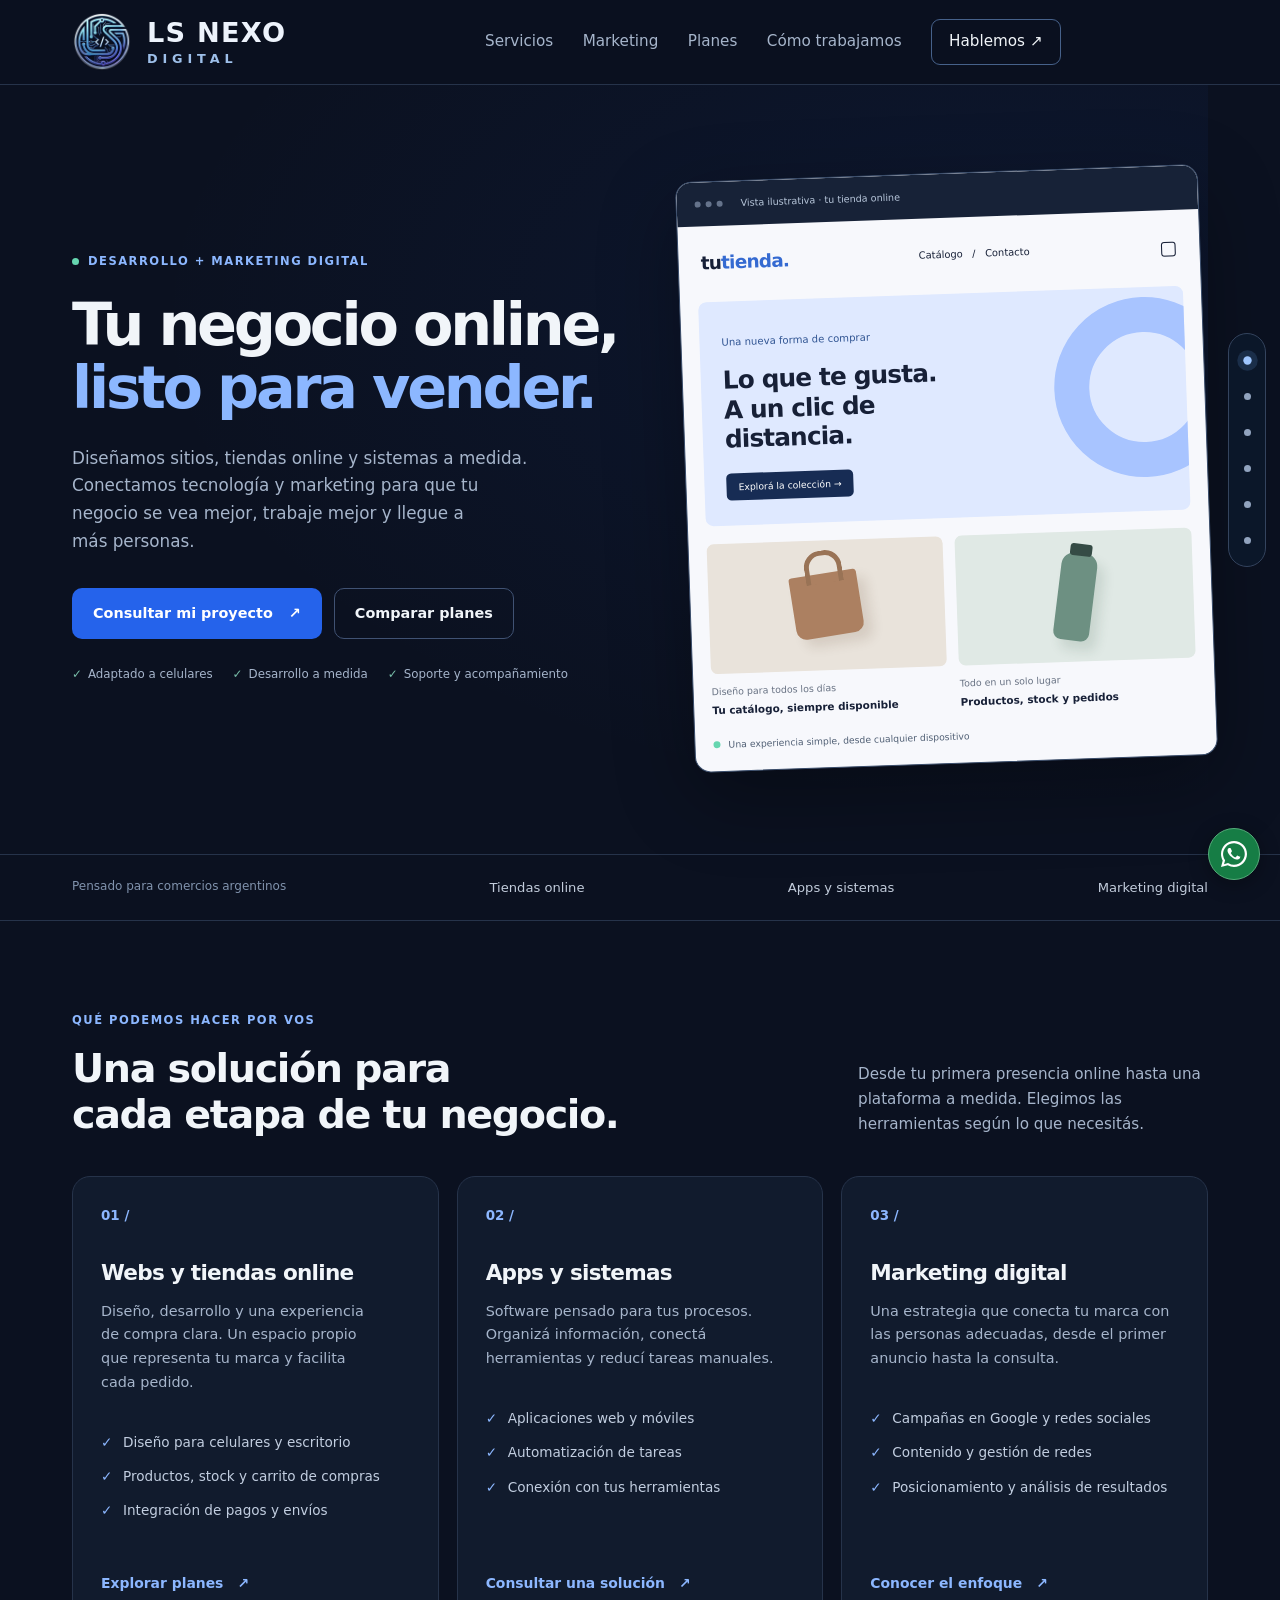
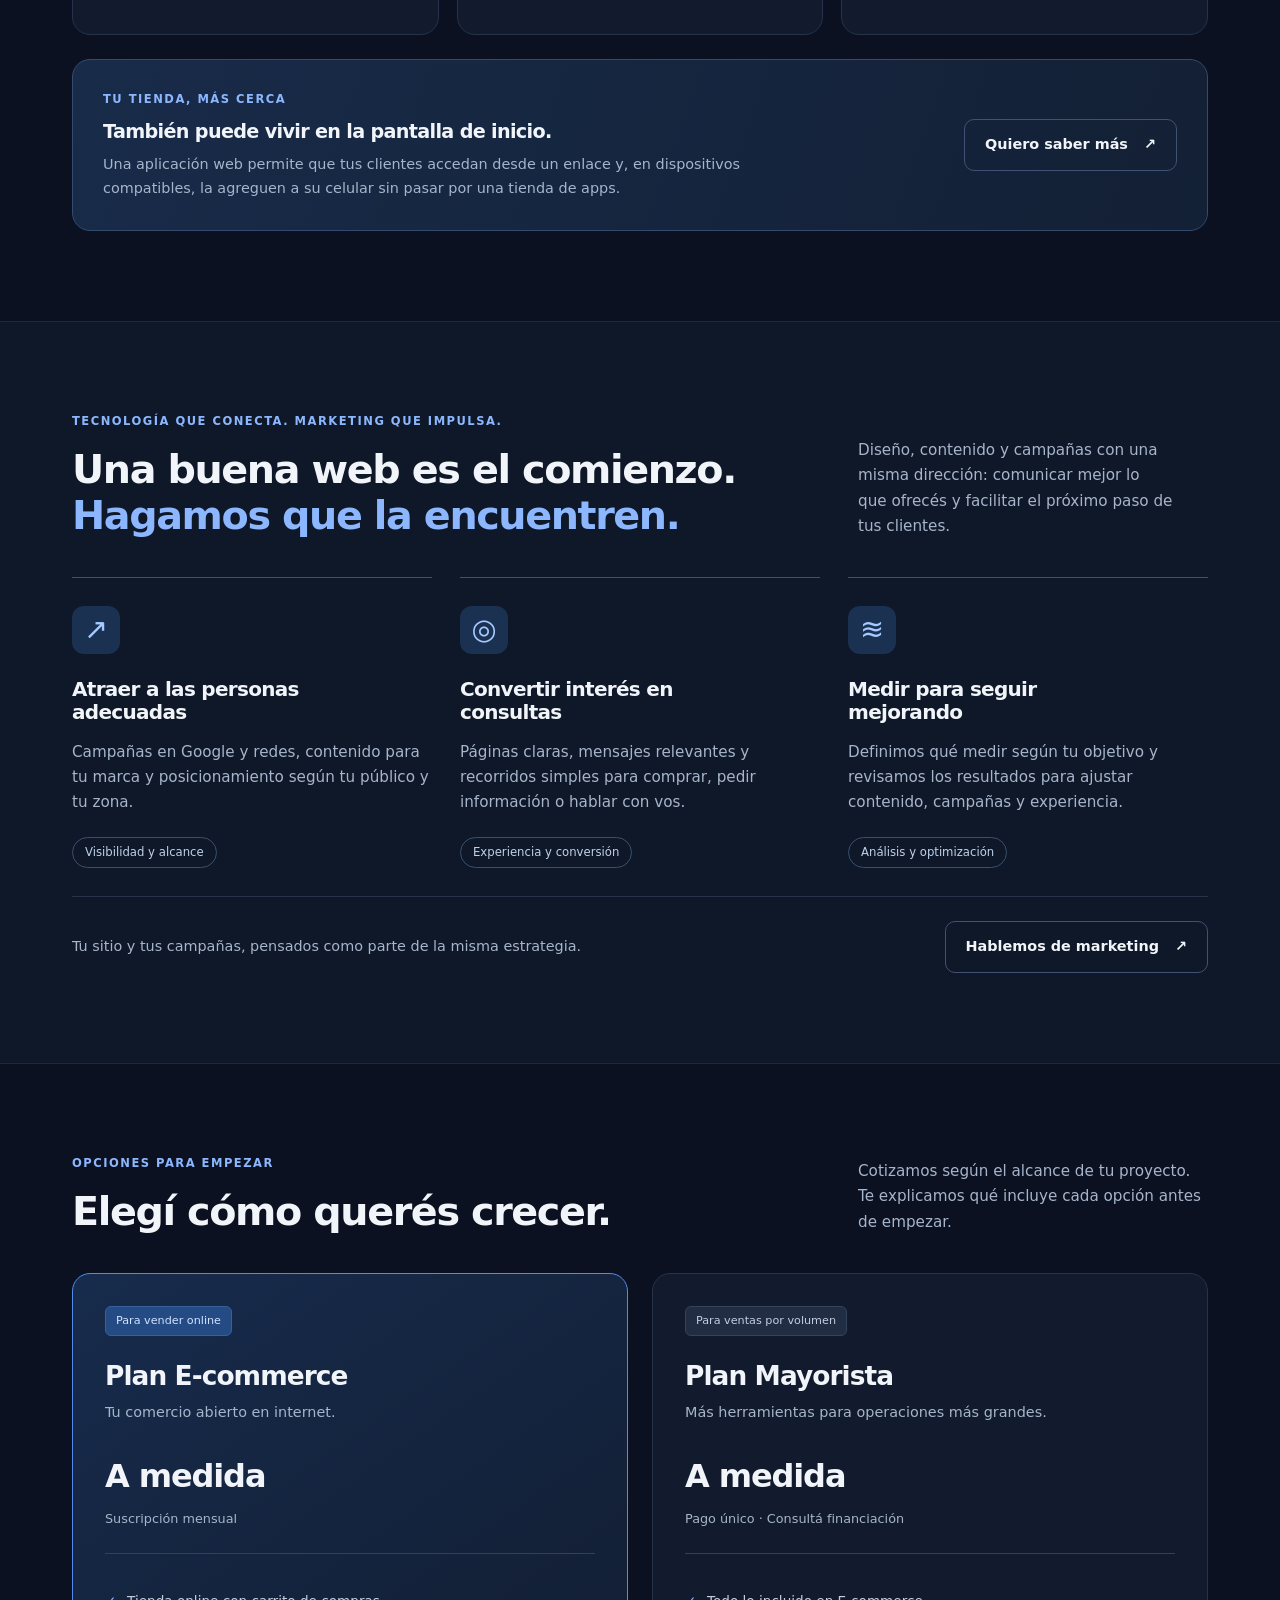
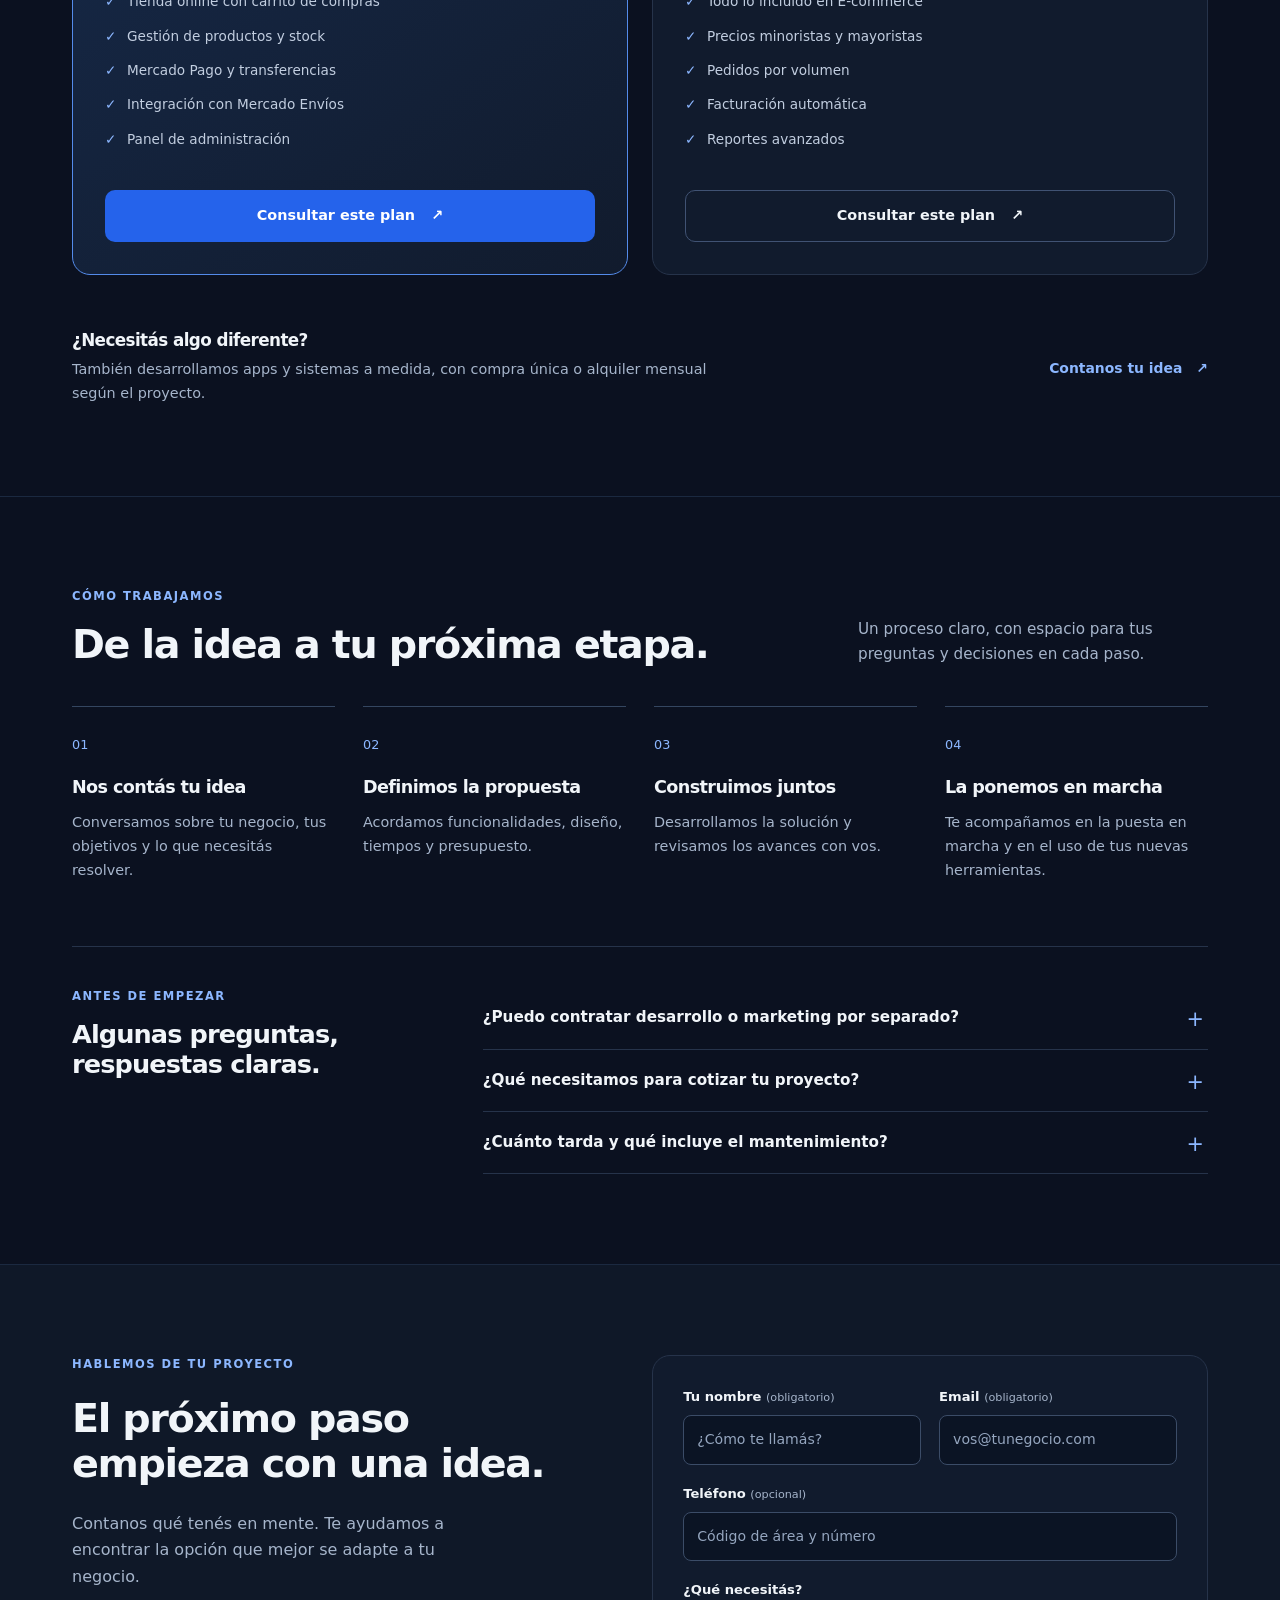
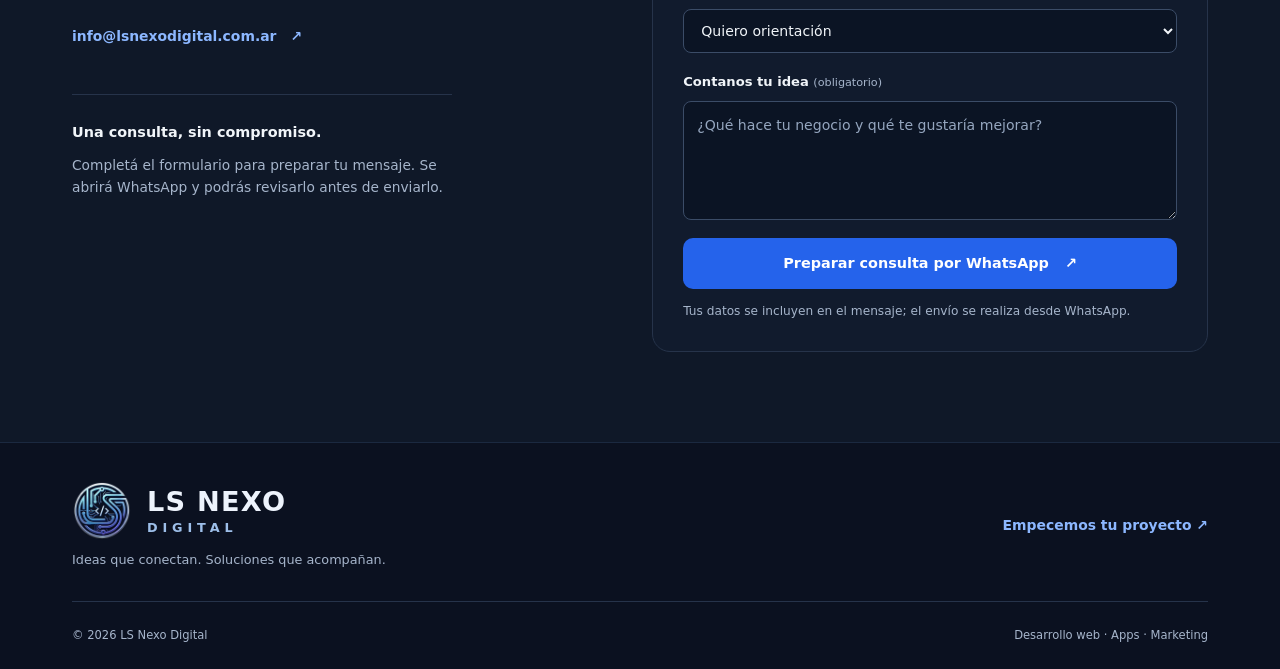
==== index.html @ 9ec70a29 "Upgrade general del sitio" ====
<!DOCTYPE html>
<html lang="es">
<head>
    <meta charset="UTF-8">
    <meta name="viewport" content="width=device-width, initial-scale=1">
    <meta name="description" content="LS Nexo Digital: tiendas online, sitios web y marketing para negocios argentinos. Contanos tu proyecto y encontrá una solución a medida.">
    <meta name="theme-color" content="#0b1120">
    <title>LS NEXO DIGITAL | Tu negocio online, listo para vender</title>
    <link rel="icon" type="image/png" sizes="32x32" href="img/favicon-32.png">
    <link rel="icon" type="image/png" sizes="192x192" href="img/favicon-192.png">
    <link rel="shortcut icon" href="favicon.ico">
    <link rel="apple-touch-icon" sizes="180x180" href="img/apple-touch-icon.png">
    <link rel="stylesheet" href="css/estilos_C.css">
    <script src="js/script_C.js" defer></script>
</head>
<body>
    <a class="skip-link" href="#contenido">Saltar al contenido</a>
    <header class="header">
        <nav class="navbar container" aria-label="Navegación principal">
            <a href="#inicio" class="logo-link" aria-label="LS Nexo Digital, inicio">
                <img src="img/logo-nexo-transparent.png" alt="" class="logo-img" width="44" height="44">
                <span class="logo-text"><span class="brand-name">LS NEXO</span><span class="brand-descriptor">DIGITAL</span></span>
            </a>
            <button class="hamburger" type="button" aria-expanded="false" aria-controls="menu-principal" aria-label="Abrir menú"><span></span><span></span><span></span></button>
            <ul class="nav-menu" id="menu-principal">
                <li><a href="#servicios" class="nav-link">Servicios</a></li>
                <li><a href="#marketing" class="nav-link">Marketing</a></li>
                <li><a href="#planes" class="nav-link">Planes</a></li>
                <li><a href="#proceso" class="nav-link">Cómo trabajamos</a></li>
                <li><a href="#contacto" class="nav-link nav-contact">Hablemos <span aria-hidden="true">↗</span></a></li>
            </ul>
        </nav>
    </header>
    <main id="contenido">
        <section id="inicio" class="hero container" aria-labelledby="hero-title">
            <div class="hero-content">
                <p class="eyebrow"><span class="status-dot" aria-hidden="true"></span> Desarrollo + marketing digital</p>
                <h1 id="hero-title">Tu negocio online,<br><span>listo para vender.</span></h1>
                <p class="hero-description">Diseñamos sitios, tiendas online y sistemas a medida. Conectamos tecnología y marketing para que tu negocio se vea mejor, trabaje mejor y llegue a más personas.</p>
                <div class="hero-buttons">
                    <a href="#contacto" class="button primary">Consultar mi proyecto <span aria-hidden="true">↗</span></a>
                    <a href="#planes" class="button secondary">Comparar planes</a>
                </div>
                <ul class="hero-benefits" aria-label="Beneficios"><li>Adaptado a celulares</li><li>Desarrollo a medida</li><li>Soporte y acompañamiento</li></ul>
            </div>
            <div class="hero-preview" role="img" aria-label="Ejemplo ilustrativo de una tienda online con catálogo de productos y opciones de compra">
                <div class="preview-top"><div class="browser-dots"><b></b><b></b><b></b></div><span>Vista ilustrativa · tu tienda online</span></div>
                <div class="store-nav"><strong>tu<span>tienda.</span></strong><span>Catálogo &nbsp; / &nbsp; Contacto</span><span class="bag-icon" aria-hidden="true">▢</span></div>
                <div class="store-banner"><span>Una nueva forma de comprar</span><h2>Lo que te gusta.<br>A un clic de distancia.</h2><span class="mock-button">Explorá la colección →</span><div class="banner-orbit" aria-hidden="true"></div></div>
                <div class="preview-products"><div class="mock-product"><div class="product-art art-bag"><div></div></div><span>Diseño para todos los días</span><strong>Tu catálogo, siempre disponible</strong></div><div class="mock-product"><div class="product-art art-bottle"><div></div></div><span>Todo en un solo lugar</span><strong>Productos, stock y pedidos</strong></div></div>
                <div class="preview-bottom"><span class="status-dot" aria-hidden="true"></span> Una experiencia simple, desde cualquier dispositivo</div>
            </div>
        </section>
        <div class="capabilities"><div class="container"><span>Pensado para comercios argentinos</span><span>Tiendas online</span><span>Apps y sistemas</span><span>Marketing digital</span></div></div>
        <section id="servicios" class="section container" aria-labelledby="services-title">
            <div class="section-heading"><div><p class="eyebrow">Qué podemos hacer por vos</p><h2 id="services-title">Una solución para<br>cada etapa de tu negocio.</h2></div><p>Desde tu primera presencia online hasta una plataforma a medida. Elegimos las herramientas según lo que necesitás.</p></div>
            <div class="service-grid">
                <article class="service-card"><span class="card-icon" aria-hidden="true">01 /</span><h3>Webs y tiendas online</h3><p>Diseño, desarrollo y una experiencia de compra clara. Un espacio propio que representa tu marca y facilita cada pedido.</p><ul class="feature-list"><li>Diseño para celulares y escritorio</li><li>Productos, stock y carrito de compras</li><li>Integración de pagos y envíos</li></ul><a href="#planes" class="text-link">Explorar planes <span aria-hidden="true">↗</span></a></article>
                <article class="service-card"><span class="card-icon" aria-hidden="true">02 /</span><h3>Apps y sistemas</h3><p>Software pensado para tus procesos. Organizá información, conectá herramientas y reducí tareas manuales.</p><ul class="feature-list"><li>Aplicaciones web y móviles</li><li>Automatización de tareas</li><li>Conexión con tus herramientas</li></ul><a href="#contacto" class="text-link" data-service="app">Consultar una solución <span aria-hidden="true">↗</span></a></article>
                <article class="service-card"><span class="card-icon" aria-hidden="true">03 /</span><h3>Marketing digital</h3><p>Una estrategia que conecta tu marca con las personas adecuadas, desde el primer anuncio hasta la consulta.</p><ul class="feature-list"><li>Campañas en Google y redes sociales</li><li>Contenido y gestión de redes</li><li>Posicionamiento y análisis de resultados</li></ul><a href="#marketing" class="text-link">Conocer el enfoque <span aria-hidden="true">↗</span></a></article>
            </div>
            <aside class="pwa-callout"><div><span class="eyebrow">Tu tienda, más cerca</span><h3>También puede vivir en la pantalla de inicio.</h3><p>Una aplicación web permite que tus clientes accedan desde un enlace y, en dispositivos compatibles, la agreguen a su celular sin pasar por una tienda de apps.</p></div><a href="#contacto" class="button secondary" data-service="pwa">Quiero saber más <span aria-hidden="true">↗</span></a></aside>
        </section>
        <section id="marketing" class="section section-tinted" aria-labelledby="marketing-title">
            <div class="container">
                <div class="section-heading"><div><p class="eyebrow">Tecnología que conecta. Marketing que impulsa.</p><h2 id="marketing-title">Una buena web es el comienzo.<br><span class="accent-text">Hagamos que la encuentren.</span></h2></div><p>Diseño, contenido y campañas con una misma dirección: comunicar mejor lo que ofrecés y facilitar el próximo paso de tus clientes.</p></div>
                <div class="marketing-grid">
                    <article class="marketing-step"><span class="marketing-symbol" aria-hidden="true">↗</span><h3>Atraer a las personas adecuadas</h3><p>Campañas en Google y redes, contenido para tu marca y posicionamiento según tu público y tu zona.</p><span class="pill">Visibilidad y alcance</span></article>
                    <article class="marketing-step"><span class="marketing-symbol" aria-hidden="true">◎</span><h3>Convertir interés en consultas</h3><p>Páginas claras, mensajes relevantes y recorridos simples para comprar, pedir información o hablar con vos.</p><span class="pill">Experiencia y conversión</span></article>
                    <article class="marketing-step"><span class="marketing-symbol" aria-hidden="true">≋</span><h3>Medir para seguir mejorando</h3><p>Definimos qué medir según tu objetivo y revisamos los resultados para ajustar contenido, campañas y experiencia.</p><span class="pill">Análisis y optimización</span></article>
                </div>
                <div class="marketing-footer"><p>Tu sitio y tus campañas, pensados como parte de la misma estrategia.</p><a href="#contacto" class="button secondary" data-service="marketing">Hablemos de marketing <span aria-hidden="true">↗</span></a></div>
            </div>
        </section>
        <section id="planes" class="section section-tinted" aria-labelledby="plans-title"><div class="container">
            <div class="section-heading"><div><p class="eyebrow">Opciones para empezar</p><h2 id="plans-title">Elegí cómo querés crecer.</h2></div><p>Cotizamos según el alcance de tu proyecto. Te explicamos qué incluye cada opción antes de empezar.</p></div>
            <div class="plans-grid">
                <article class="plan-card featured"><span class="plan-badge">Para vender online</span><h3>Plan E-commerce</h3><p>Tu comercio abierto en internet.</p><div class="plan-price">A medida <span>Suscripción mensual</span></div><ul class="feature-list"><li>Tienda online con carrito de compras</li><li>Gestión de productos y stock</li><li>Mercado Pago y transferencias</li><li>Integración con Mercado Envíos</li><li>Panel de administración</li></ul><a href="#contacto" class="button primary" data-plan="Plan E-commerce">Consultar este plan <span aria-hidden="true">↗</span></a></article>
                <article class="plan-card"><span class="plan-badge subdued">Para ventas por volumen</span><h3>Plan Mayorista</h3><p>Más herramientas para operaciones más grandes.</p><div class="plan-price">A medida <span>Pago único · Consultá financiación</span></div><ul class="feature-list"><li>Todo lo incluido en E-commerce</li><li>Precios minoristas y mayoristas</li><li>Pedidos por volumen</li><li>Facturación automática</li><li>Reportes avanzados</li></ul><a href="#contacto" class="button secondary" data-plan="Plan Mayorista">Consultar este plan <span aria-hidden="true">↗</span></a></article>
            </div>
            <div class="custom-plan"><div><h3>¿Necesitás algo diferente?</h3><p>También desarrollamos apps y sistemas a medida, con compra única o alquiler mensual según el proyecto.</p></div><a href="#contacto" class="text-link" data-service="app">Contanos tu idea <span aria-hidden="true">↗</span></a></div>
        </div></section>
        <section id="proceso" class="section container" aria-labelledby="process-title">
            <div class="section-heading"><div><p class="eyebrow">Cómo trabajamos</p><h2 id="process-title">De la idea a tu próxima etapa.</h2></div><p>Un proceso claro, con espacio para tus preguntas y decisiones en cada paso.</p></div>
            <ol class="process-grid"><li><span>01</span><h3>Nos contás tu idea</h3><p>Conversamos sobre tu negocio, tus objetivos y lo que necesitás resolver.</p></li><li><span>02</span><h3>Definimos la propuesta</h3><p>Acordamos funcionalidades, diseño, tiempos y presupuesto.</p></li><li><span>03</span><h3>Construimos juntos</h3><p>Desarrollamos la solución y revisamos los avances con vos.</p></li><li><span>04</span><h3>La ponemos en marcha</h3><p>Te acompañamos en la puesta en marcha y en el uso de tus nuevas herramientas.</p></li></ol>
            <div class="faq-block">
                <div><p class="eyebrow">Antes de empezar</p><h3>Algunas preguntas,<br>respuestas claras.</h3></div>
                <div class="faq-list">
                    <details><summary>¿Puedo contratar desarrollo o marketing por separado?</summary><p>Sí. Podemos trabajar en tu sitio, tienda o sistema, en una estrategia de marketing, o en ambos. La propuesta se adapta a lo que tu negocio necesita.</p></details>
                    <details><summary>¿Qué necesitamos para cotizar tu proyecto?</summary><p>Una descripción de tu negocio, el objetivo y las funciones que necesitás. Si tenés referencias de diseño o una fecha en mente, también nos ayudan a definir el alcance.</p></details>
                    <details><summary>¿Cuánto tarda y qué incluye el mantenimiento?</summary><p>Los tiempos dependen del alcance. En la propuesta definimos las etapas, las entregas y las condiciones de hosting, soporte y mantenimiento para que tengas claro qué estás contratando.</p></details>
                </div>
            </div>
        </section>
        <section id="contacto" class="section section-tinted" aria-labelledby="contact-title"><div class="container contact-grid">
            <div class="contact-copy"><p class="eyebrow">Hablemos de tu proyecto</p><h2 id="contact-title">El próximo paso<br>empieza con una idea.</h2><p>Contanos qué tenés en mente. Te ayudamos a encontrar la opción que mejor se adapte a tu negocio.</p><a class="text-link" href="mailto:info@lsnexodigital.com.ar">info@lsnexodigital.com.ar <span aria-hidden="true">↗</span></a><div class="contact-note"><strong>Una consulta, sin compromiso.</strong><p>Completá el formulario para preparar tu mensaje. Se abrirá WhatsApp y podrás revisarlo antes de enviarlo.</p></div></div>
            <form id="contactForm" class="contact-form">
                <div class="form-row"><div class="field"><label for="nombre">Tu nombre <span>(obligatorio)</span></label><input type="text" id="nombre" name="nombre" autocomplete="name" placeholder="¿Cómo te llamás?" maxlength="100" required></div><div class="field"><label for="email">Email <span>(obligatorio)</span></label><input type="email" id="email" name="email" autocomplete="email" placeholder="vos@tunegocio.com" maxlength="200" required></div></div>
                <div class="field"><label for="telefono">Teléfono <span>(opcional)</span></label><input type="tel" id="telefono" name="telefono" autocomplete="tel" placeholder="Código de área y número" maxlength="40"></div>
                <div class="field"><label for="servicio">¿Qué necesitás?</label><select id="servicio" name="servicio"><option value="">Quiero orientación</option><option value="web">Un sitio web</option><option value="ecommerce">Una tienda online</option><option value="mayorista">Una tienda mayorista</option><option value="app">Una app o sistema a medida</option><option value="pwa">Una app desde el navegador</option><option value="marketing">Marketing digital</option></select></div>
                <div class="field"><label for="mensaje">Contanos tu idea <span>(obligatorio)</span></label><textarea id="mensaje" name="mensaje" rows="4" placeholder="¿Qué hace tu negocio y qué te gustaría mejorar?" maxlength="2500" required></textarea></div>
                <button type="submit" class="button primary">Preparar consulta por WhatsApp <span aria-hidden="true">↗</span></button>
                <p class="form-help">Tus datos se incluyen en el mensaje; el envío se realiza desde WhatsApp.</p>
                <p id="form-status" class="form-status" role="status" aria-live="polite"></p>
                <noscript><p>Para preparar el mensaje, activá JavaScript o escribinos a <a href="mailto:info@lsnexodigital.com.ar">info@lsnexodigital.com.ar</a>.</p></noscript>
            </form>
        </div></section>
    </main>
    <nav class="section-nav" aria-label="Ir a una sección">
        <a href="#inicio" class="section-dot" aria-label="Inicio" aria-current="location"><span class="dot-label">Inicio</span><span class="dot-mark" aria-hidden="true"></span></a>
        <a href="#servicios" class="section-dot" aria-label="Servicios"><span class="dot-label">Servicios</span><span class="dot-mark" aria-hidden="true"></span></a>
        <a href="#marketing" class="section-dot" aria-label="Marketing"><span class="dot-label">Marketing</span><span class="dot-mark" aria-hidden="true"></span></a>
        <a href="#planes" class="section-dot" aria-label="Planes"><span class="dot-label">Planes</span><span class="dot-mark" aria-hidden="true"></span></a>
        <a href="#proceso" class="section-dot" aria-label="Cómo trabajamos"><span class="dot-label">Cómo trabajamos</span><span class="dot-mark" aria-hidden="true"></span></a>
        <a href="#contacto" class="section-dot" aria-label="Contacto"><span class="dot-label">Contacto</span><span class="dot-mark" aria-hidden="true"></span></a>
    </nav>
    <a href="#inicio" class="back-to-top" aria-label="Volver arriba"><span aria-hidden="true">↑</span><span class="top-label">Volver arriba</span></a>
    <footer class="footer"><div class="container footer-content"><div><a href="#inicio" class="logo-link" aria-label="LS Nexo Digital, inicio"><img src="img/logo-nexo-transparent.png" alt="" class="logo-img" width="44" height="44" loading="lazy"><span class="logo-text"><span class="brand-name">LS NEXO</span><span class="brand-descriptor">DIGITAL</span></span></a><p>Ideas que conectan. Soluciones que acompañan.</p></div><a href="#contacto" class="text-link">Empecemos tu proyecto ↗</a></div><div class="container footer-bottom"><span>© 2026 LS Nexo Digital</span><span>Desarrollo web · Apps · Marketing</span></div></footer>
    <a href="https://wa.me/541123456789" class="whatsapp-float" target="_blank" rel="noopener noreferrer" aria-label="Abrir una conversación en WhatsApp"><svg viewBox="0 0 24 24" width="26" height="26" fill="currentColor" aria-hidden="true"><path d="M20.5 3.5A11.9 11.9 0 0 0 12 0C5.4 0 0 5.4 0 12c0 2.1.6 4.2 1.6 6L0 24l6.2-1.6A12 12 0 0 0 12 24c6.6 0 12-5.4 12-12 0-3.2-1.2-6.2-3.5-8.5ZM12 22a10 10 0 0 1-5.1-1.4l-.4-.2-3.7 1 1-3.6-.3-.4A10 10 0 1 1 12 22Zm5.5-7.5c-.3-.1-1.8-.9-2.1-1-.3-.1-.5-.1-.7.2-.2.3-.8 1-.9 1.2-.2.2-.3.2-.6.1-.3-.2-1.3-.5-2.4-1.5-.9-.8-1.5-1.8-1.7-2.1-.2-.3 0-.5.1-.6l.5-.6.3-.5c.1-.2 0-.4 0-.6l-1-2.2c-.2-.6-.5-.5-.7-.5h-.6c-.2 0-.5.1-.7.3-.3.3-1 1-1 2.4s1 2.7 1.2 2.9c.1.2 2 3 4.9 4.3.7.3 1.2.5 1.6.6.7.2 1.3.2 1.8.1.6-.1 1.8-.7 2-1.4.3-.7.3-1.3.2-1.4-.1-.1-.3-.2-.6-.4Z"/></svg></a>
</body>
</html>
---- css/estilos_C.css ----
:root{color-scheme:dark;--bg:#0b1120;--surface:#111b2d;--line:#26334a;--text:#f1f5f9;--muted:#a6b5cb;--blue:#8cb7ff;--primary:#2563eb;--radius:18px}
*{box-sizing:border-box}html{scroll-behavior:smooth;scroll-padding-top:100px}body{margin:0;background:var(--bg);color:var(--text);font-family:'Segoe UI',system-ui,sans-serif;line-height:1.65}a{color:inherit;text-decoration:none}button,input,select,textarea{font:inherit}button,a,input,select,textarea{-webkit-tap-highlight-color:transparent}button{cursor:pointer}button:focus-visible,a:focus-visible,input:focus-visible,select:focus-visible,textarea:focus-visible{outline:3px solid #a8c9ff;outline-offset:5px}h1,h2,h3,p{margin:0}h1,h2,h3{line-height:1.15;letter-spacing:-.035em}h2{font-size:clamp(1.9rem,3.1vw,2.8rem)}h3{font-size:1.35rem}p{color:var(--muted)}.container{width:min(1160px,calc(100% - 64px));margin-inline:auto}.skip-link{position:fixed;top:12px;left:12px;transform:translateY(-180%);background:var(--primary);padding:12px 20px;z-index:100}.skip-link:focus{transform:none}.header{position:sticky;top:0;z-index:30;background:rgba(11,17,32,.95);border-bottom:1px solid var(--line);backdrop-filter:blur(16px)}.navbar{min-height:84px;display:flex;align-items:center;justify-content:space-between;gap:24px}.logo-link{display:flex;align-items:center;gap:12px}.logo-img{width:44px;height:44px;object-fit:contain;border-radius:9px}.logo-text{font-size:1.05rem;font-weight:750;letter-spacing:.025em;white-space:nowrap}.logo-text span{color:var(--blue)}.nav-menu{display:flex;align-items:center;gap:30px;list-style:none;padding:0;margin:0}.nav-link{font-size:.9rem;color:var(--muted);display:block;padding:10px 0}.nav-link:hover,.nav-link[aria-current]{color:var(--text)}.nav-contact{border:1px solid #46618a;border-radius:9px;padding:9px 17px;color:var(--text)}.hamburger{display:none;border:1px solid var(--line);background:var(--surface);padding:11px;border-radius:9px;width:44px;height:44px}.hamburger span{display:block;height:2px;background:var(--text);margin:4px 0}.hero{display:grid;grid-template-columns:1.05fr 1fr;gap:64px;align-items:center;padding-block:88px 90px;min-height:650px}.eyebrow{text-transform:uppercase;font-size:.72rem;letter-spacing:.13em;font-weight:700;color:var(--blue);display:flex;gap:9px;align-items:center;margin-bottom:22px}.status-dot{display:inline-block;flex-shrink:0;width:7px;height:7px;border-radius:50%;background:#66d6b0}.hero h1{font-size:clamp(2.7rem,4.6vw,4.3rem);font-weight:750;letter-spacing:-.055em;line-height:1.07}.hero h1>span{color:var(--blue)}.hero-description{font-size:1.05rem;max-width:470px;margin-top:26px}.hero-buttons{display:flex;flex-wrap:wrap;gap:12px;margin-top:32px}.button{display:inline-flex;align-items:center;justify-content:center;gap:16px;padding:13px 20px;min-height:48px;border-radius:10px;font-size:.9rem;font-weight:650;border:1px solid transparent;transition:background .18s,border-color .18s}.primary{background:var(--primary);color:#fff}.primary:hover{background:#1d4ed8}.secondary{background:transparent;border-color:#405273;color:var(--text)}.secondary:hover{background:#1c2940;border-color:#6889ba}.hero-benefits{display:flex;flex-wrap:wrap;gap:10px 20px;list-style:none;padding:0;margin:26px 0 0;font-size:.74rem;color:var(--muted)}.hero-benefits li::before{content:'✓';color:#79bfaa;margin-right:6px}.hero-preview{min-width:0;border:1px solid #3a4d6b;border-radius:16px;background:#f7f8fc;color:#172037;box-shadow:0 25px 80px #0005;overflow:hidden;transform:rotate(-2deg)}.preview-top{background:#172237;display:flex;align-items:center;gap:18px;padding:14px 18px;font-size:.6rem;color:#b8c7db}.browser-dots{display:flex;gap:5px}.browser-dots b{width:6px;height:6px;background:#65738b;border-radius:50%}.store-nav{display:flex;align-items:center;justify-content:space-between;padding:22px;font-size:.62rem}.store-nav strong{font-size:1.15rem;letter-spacing:-.04em}.store-nav strong span{color:#356ad1}.bag-icon{font-size:1.2rem}.store-banner{background:#dfe9ff;margin:0 18px;border-radius:8px;padding:26px 22px;position:relative;overflow:hidden;min-height:185px}.store-banner>span:first-child{font-size:.63rem;color:#315593;position:relative;z-index:1}.store-banner h2{font-size:1.55rem;line-height:1.2;position:relative;z-index:1;margin:12px 0 18px;max-width:250px}.mock-button{background:#172c54;color:white;font-size:.58rem;padding:8px 12px;border-radius:5px;position:relative;z-index:1}.banner-orbit{width:180px;height:180px;border:35px solid #a8c4ff;border-radius:50%;position:absolute;right:-48px;top:10px}.preview-products{display:grid;grid-template-columns:1fr 1fr;gap:12px;padding:18px}.product-art{height:130px;border-radius:7px;display:grid;place-items:center;overflow:hidden}.art-bag{background:#e9e3db}.art-bag div{width:68px;height:63px;background:#ac8061;position:relative;border-radius:3px 3px 10px 10px;box-shadow:8px 9px 12px #50301b20;transform:rotate(-7deg)}.art-bag div::before{content:'';position:absolute;top:-23px;left:17px;width:28px;height:28px;border:5px solid #997356;border-bottom:0;border-radius:17px 17px 0 0}.art-bottle{background:#e0e9e5}.art-bottle div{width:36px;height:88px;border-radius:13px 13px 8px 8px;background:#6d9082;position:relative;box-shadow:8px 9px 12px #23473320;transform:rotate(9deg)}.art-bottle div::before{content:'';position:absolute;top:-9px;left:7px;width:22px;height:12px;background:#354b45;border-radius:3px}.mock-product>span{display:block;font-size:.59rem;color:#687283;margin:10px 0 3px}.mock-product>strong{display:block;font-size:.65rem;font-weight:600}.preview-bottom{display:flex;gap:8px;align-items:center;padding:0 18px 18px;color:#516075;font-size:.58rem}.capabilities{border-block:1px solid var(--line)}.capabilities .container{display:flex;flex-wrap:wrap;align-items:center;justify-content:space-between;gap:18px;padding-block:22px;color:#c2ccdb;font-size:.82rem}.capabilities span:first-child{color:#8193ad;font-size:.75rem}.section{padding-block:90px}.section-tinted{background:#0f1828;border-block:1px solid #1b2940}.section-heading{display:flex;justify-content:space-between;align-items:end;gap:40px;margin-bottom:38px}.section-heading .eyebrow{margin-bottom:16px}.section-heading>p{max-width:350px;font-size:.95rem}.service-grid{display:grid;grid-template-columns:repeat(3,1fr);gap:18px}.service-card{background:var(--surface);border:1px solid var(--line);border-radius:var(--radius);padding:28px;display:flex;flex-direction:column}.card-icon{color:var(--blue);font-size:.84rem;font-weight:650;margin-bottom:34px}.service-card h3{margin-bottom:14px}.service-card>p{font-size:.9rem}.feature-list{list-style:none;padding:0;margin:24px 0 28px;font-size:.85rem;color:#c2cee0}.feature-list li{position:relative;padding-left:22px;margin:12px 0}.feature-list li::before{content:'✓';position:absolute;left:0;color:var(--blue)}.text-link{font-size:.87rem;font-weight:650;color:var(--blue);display:inline-flex;gap:14px;align-items:center;min-height:44px}.text-link:hover{color:#c7ddff;text-decoration:underline;text-underline-offset:5px}.service-card .text-link{margin-top:auto}.pwa-callout{margin-top:24px;border:1px solid #344b6d;background:linear-gradient(110deg,#182b49,#132035);padding:30px;border-radius:var(--radius);display:flex;gap:30px;align-items:center;justify-content:space-between}.pwa-callout .eyebrow{margin-bottom:12px}.pwa-callout h3{font-size:1.2rem;margin-bottom:10px}.pwa-callout p{max-width:730px;font-size:.9rem}.pwa-callout .button{flex-shrink:0}.plans-grid{display:grid;grid-template-columns:1fr 1fr;gap:24px}.plan-card{padding:32px;border:1px solid var(--line);border-radius:var(--radius);background:var(--surface);display:flex;flex-direction:column}.plan-card.featured{border-color:#548bea;background:linear-gradient(145deg,#172b4c,#111b2d)}.plan-badge{align-self:flex-start;background:#254b85;border:1px solid #38619c;color:#d1e4ff;padding:5px 10px;border-radius:6px;font-size:.7rem;margin-bottom:25px}.plan-badge.subdued{background:#202d43;border-color:#34445d;color:#c4cee0}.plan-card h3{font-size:1.65rem;margin-bottom:10px}.plan-card>p{font-size:.9rem}.plan-price{font-size:2rem;font-weight:700;margin-top:25px;padding-bottom:24px;border-bottom:1px solid #30415b;letter-spacing:-.035em}.plan-price span{display:block;color:var(--muted);font-size:.8rem;font-weight:400;letter-spacing:0;margin-top:5px}.plan-card .button{margin-top:auto}.custom-plan{display:flex;gap:25px;justify-content:space-between;align-items:center;margin-top:30px;padding:26px 0 0}.custom-plan h3{font-size:1.05rem;margin-bottom:8px}.custom-plan p{font-size:.9rem;max-width:680px}.custom-plan .text-link{flex-shrink:0}.process-grid{display:grid;grid-template-columns:repeat(4,1fr);gap:28px;list-style:none;padding:0;margin:0}.process-grid li{border-top:1px solid #344660;padding-top:24px}.process-grid li>span{color:var(--blue);font-size:.8rem}.process-grid h3{font-size:1.1rem;margin:20px 0 14px}.process-grid p{font-size:.9rem}.contact-grid{display:grid;grid-template-columns:1fr 1.1fr;gap:75px;align-items:start}.contact-copy>p:not(.eyebrow){margin:24px 0;max-width:390px}.contact-note{margin-top:36px;padding-top:24px;border-top:1px solid var(--line);max-width:380px}.contact-note strong{font-size:.9rem}.contact-note p{margin-top:8px;font-size:.86rem}.contact-form{background:var(--surface);border:1px solid var(--line);border-radius:var(--radius);padding:30px}.form-row{display:grid;grid-template-columns:1fr 1fr;gap:18px}.field{margin-bottom:18px;min-width:0}.field label{display:block;margin-bottom:8px;font-size:.82rem;font-weight:600}.field label span{font-size:.7rem;color:var(--muted);font-weight:400}.field input,.field select,.field textarea{display:block;width:100%;min-width:0;border:1px solid #3b4c67;border-radius:8px;background:#0b1424;color:var(--text);padding:12px 13px;font-size:.88rem}.field input::placeholder,.field textarea::placeholder{color:#95a6bf}.field textarea{resize:vertical;min-height:110px}.contact-form .button{width:100%}.form-help,.form-status{font-size:.76rem;margin-top:12px}.form-status:empty{display:none}.form-status a{color:var(--blue);text-decoration:underline}.footer{padding:38px 0 24px}.footer-content{display:flex;align-items:center;justify-content:space-between;gap:25px}.footer-content p{font-size:.8rem;margin-top:8px}.footer-bottom{display:flex;justify-content:space-between;gap:20px;padding-top:24px;margin-top:30px;border-top:1px solid var(--line);font-size:.72rem;color:var(--muted)}.whatsapp-float{position:fixed;bottom:20px;right:20px;width:52px;height:52px;border-radius:50%;display:grid;place-items:center;background:#167d45;color:#fff;box-shadow:0 4px 20px #0005;z-index:25;border:1px solid #55ad7a}.whatsapp-float:hover{background:#126a39}
@media(max-width:1050px){.hero{gap:30px}.hero-buttons{gap:10px}.button{padding:12px 16px}.hero-preview{transform:none}.nav-menu{gap:20px}.service-card{padding:24px}.contact-grid{gap:40px}.process-grid{gap:20px}.pwa-callout{align-items:start;flex-direction:column}}
@media(max-width:800px){.container{width:calc(100% - 40px)}.navbar{min-height:72px;flex-wrap:wrap;gap:0}.hamburger{display:block}.nav-menu{width:100%;flex-direction:column;align-items:stretch;gap:0;padding:12px 0 18px}.nav-menu li a{padding:12px 14px}.nav-contact{margin-top:6px}.header.menu-enhanced .nav-menu{display:none}.header.menu-enhanced .nav-menu.active{display:flex}.hero{grid-template-columns:1fr;padding-block:52px 58px;gap:42px;min-height:0}.hero-content{max-width:580px}.hero-preview{width:min(100%,460px);justify-self:center}.hero h1{font-size:clamp(2.6rem,7.5vw,4rem)}.hero-description{max-width:530px}.section{padding-block:60px}.section-heading{align-items:start;flex-direction:column;gap:20px;margin-bottom:30px}.section-heading>p{max-width:540px}.service-grid{grid-template-columns:1fr}.card-icon{margin-bottom:20px}.service-card .feature-list{margin-block:16px}.plans-grid{gap:16px}.plan-card{padding:24px}.process-grid{grid-template-columns:1fr 1fr;gap:30px}.contact-grid{grid-template-columns:1fr;gap:34px}.contact-copy>p:not(.eyebrow),.contact-note{max-width:580px}.custom-plan{align-items:start;flex-direction:column;gap:12px}.capabilities .container{justify-content:flex-start;gap:12px 25px}.capabilities span:first-child{width:100%}.footer-content{align-items:start}}
@media(max-width:480px){.container{width:calc(100% - 32px)}.logo-text{font-size:.9rem}.logo-img{width:36px;height:36px}.hero .eyebrow{font-size:.62rem;letter-spacing:.09em}.hero-buttons{flex-direction:column;align-items:stretch}.hero-benefits{font-size:.72rem;gap:8px 14px}.hero h1{font-size:2.65rem}.hero-description{font-size:1rem}.plans-grid,.form-row{grid-template-columns:1fr}.process-grid{grid-template-columns:1fr}.contact-form{padding:22px}.pwa-callout{padding:24px}.preview-top{font-size:.56rem;gap:10px}.store-nav{padding:18px}.store-banner{padding:22px 16px}.store-banner h2{font-size:1.4rem}.banner-orbit{right:-80px}.product-art{height:110px}.preview-bottom{font-size:.52rem}.footer-content,.footer-bottom{flex-direction:column;gap:12px}.footer-bottom{padding-bottom:48px}.whatsapp-float{width:48px;height:48px;bottom:16px;right:16px}}
@media(prefers-reduced-motion:reduce){html{scroll-behavior:auto}*,*::before,*::after{transition:none!important;animation:none!important}}

/* Identidad visual y navegación entre secciones */
.accent-text { color: var(--blue); }
.hero { position: relative; isolation: isolate; }
.hero::before { content: ''; position: absolute; inset: 0; z-index: -1; pointer-events: none; background: radial-gradient(ellipse at 85% 30%, #2563eb15, transparent 65%); }
.section-heading h2 { text-wrap: balance; }
.hero-description, .section-heading > p, .service-card p, .marketing-step p { text-wrap: pretty; }
.service-card { transition: border-color .2s, background .2s; }
.service-card:hover { border-color: #4b6b9b; background: #15223a; }
.marketing-grid { display: grid; grid-template-columns: repeat(3, 1fr); gap: 28px; }
.marketing-step { padding: 28px 0; border-top: 1px solid #3b5276; }
.marketing-symbol { display: grid; place-items: center; width: 48px; height: 48px; border-radius: 12px; background: #1b3152; color: #a5caff; font-size: 1.8rem; margin-bottom: 24px; }
.marketing-step h3 { font-size: 1.25rem; max-width: 260px; margin-bottom: 16px; }
.marketing-step p { font-size: .95rem; }
.pill { display: inline-block; color: #bed1eb; border: 1px solid #38506f; border-radius: 30px; padding: 5px 12px; margin-top: 22px; font-size: .73rem; }
.marketing-footer { display: flex; align-items: center; justify-content: space-between; gap: 24px; padding-top: 24px; border-top: 1px solid var(--line); }
.marketing-footer p { font-size: .9rem; }
.marketing-footer .button { flex-shrink: 0; }
#planes.section-tinted { background: var(--bg); border-top: 0; }
.faq-block { margin-top: 64px; padding-top: 40px; border-top: 1px solid var(--line); display: grid; grid-template-columns: 1fr 2fr; gap: 48px; }
.faq-block h3 { font-size: 1.6rem; }
.faq-block .eyebrow { margin-bottom: 14px; }
.faq-list details { border-bottom: 1px solid var(--line); }
.faq-list summary { cursor: pointer; padding: 18px 32px 18px 0; font-weight: 600; font-size: .95rem; position: relative; list-style: none; }
.faq-list summary::-webkit-details-marker { display: none; }
.faq-list summary::after { content: '+'; position: absolute; right: 4px; top: 15px; color: var(--blue); font-size: 1.3rem; font-weight: 400; }
.faq-list details[open] summary::after { content: '−'; }
.faq-list p { font-size: .9rem; padding: 0 24px 20px 0; }
.faq-list summary:focus-visible { outline: 3px solid #a8c9ff; outline-offset: 3px; border-radius: 4px; }
.section-nav { display: none; }
.section-dot { position: relative; display: grid; place-items: center; width: 36px; height: 36px; border-radius: 50%; }
.dot-mark { width: 7px; height: 7px; border-radius: 50%; background: #91a3be; transition: background .2s, box-shadow .2s, transform .2s; }
.section-dot[aria-current] .dot-mark { background: #9ec6ff; box-shadow: 0 0 0 5px #76adff26; transform: scale(1.2); }
.section-dot:hover .dot-mark { background: white; }
.dot-label { position: absolute; right: 45px; white-space: nowrap; background: #18263c; border: 1px solid #405877; color: #f1f5f9; padding: 5px 12px; border-radius: 8px; font-size: .75rem; opacity: 0; visibility: hidden; pointer-events: none; transform: translateX(5px); transition: opacity .15s, transform .15s; }
.section-dot:hover .dot-label, .section-dot:focus-visible .dot-label { opacity: 1; visibility: visible; transform: none; }
.back-to-top { position: fixed; right: 23px; bottom: 86px; width: 46px; height: 46px; display: grid; place-items: center; z-index: 25; border: 1px solid #526c90; border-radius: 12px; background: #18263c; color: #e6f0ff; box-shadow: 0 4px 16px #0004; font-size: 1.35rem; }
.back-to-top[hidden] { display: none; }
.back-to-top:hover { background: #243957; }
.top-label { position: absolute; right: 56px; border: 1px solid #405877; background: #18263c; padding: 5px 10px; white-space: nowrap; border-radius: 7px; font-size: .75rem; opacity: 0; visibility: hidden; pointer-events: none; }
.back-to-top:hover .top-label, .back-to-top:focus-visible .top-label { opacity: 1; visibility: visible; }
@media(min-width:1100px) { .section-nav { display: flex; position: fixed; right: 14px; top: 50%; transform: translateY(-50%); flex-direction: column; padding: 8px 0; border: 1px solid #34445e; border-radius: 30px; background: #0d182bea; backdrop-filter: blur(12px); z-index: 26; } .container { width: min(1160px, calc(100% - 144px)); } }
@media(max-width:1050px) and (min-width:801px) { .nav-menu { gap: 12px; } .nav-link { font-size: .8rem; } .navbar { gap: 14px; } }
@media(max-width:800px) { .marketing-grid { grid-template-columns: 1fr; gap: 10px; } .marketing-step h3 { max-width: none; } .marketing-step { padding-block: 24px; } .marketing-footer { flex-direction: column; align-items: flex-start; } .faq-block { grid-template-columns: 1fr; gap: 24px; margin-top: 44px; } }
@media(max-width:480px) { .back-to-top { right: 17px; bottom: 78px; } .field label { font-size: .88rem; } .feature-list { font-size: .9rem; } }
@media(prefers-reduced-motion:reduce) { .service-card, .dot-mark, .dot-label { transition: none; } }

/* Marca con fondo transparente, sin recortar el contorno del emblema. */
.logo-img { width: 48px; height: 48px; object-fit: contain; border-radius: 0; flex-shrink: 0; }
@media(max-width:480px) { .logo-img { width: 40px; height: 40px; } }

/* Nombre de marca: jerarquía en dos líneas junto al emblema. */
.logo-link { gap: 13px; flex-shrink: 0; }
.logo-text { display: flex; flex-direction: column; align-items: flex-start; gap: 6px; line-height: 1; }
.logo-text .brand-name { color: #edf3fc; font-size: 1.22rem; font-weight: 750; letter-spacing: .065em; }
.logo-text .brand-descriptor { color: #9dbfe9; font-size: .63rem; font-weight: 600; letter-spacing: .38em; }
@media(max-width:480px) {
    .logo-link { gap: 10px; }
    .logo-text { gap: 5px; }
    .logo-text .brand-name { font-size: 1.06rem; }
    .logo-text .brand-descriptor { font-size: .57rem; letter-spacing: .34em; }
}

/* Mayor presencia de la marca en encabezado y pie. */
.logo-img { width: 60px; height: 60px; }
.logo-link { gap: 15px; }
.logo-text { gap: 7px; }
.logo-text .brand-name { font-size: 1.7rem; letter-spacing: .045em; }
.logo-text .brand-descriptor { font-size: .8rem; letter-spacing: .38em; }
@media(max-width:1050px) and (min-width:801px) {
    .logo-img { width: 50px; height: 50px; }
    .logo-link { gap: 11px; }
    .logo-text .brand-name { font-size: 1.45rem; }
    .logo-text .brand-descriptor { font-size: .72rem; }
}
@media(max-width:480px) {
    .logo-img { width: 46px; height: 46px; }
    .logo-link { gap: 11px; }
    .logo-text { gap: 6px; }
    .logo-text .brand-name { font-size: 1.4rem; }
    .logo-text .brand-descriptor { font-size: .7rem; letter-spacing: .34em; }
}

/* Distribuir el menú en el espacio disponible, cerca de la marca. */
@media(min-width:801px) {
    .navbar { justify-content: flex-start; gap: clamp(28px, 4vw, 56px); }
    .nav-menu { flex: 1; justify-content: space-between; gap: 20px; }
    .nav-link { font-size: .95rem; }
}
@media(max-width:1050px) and (min-width:801px) {
    .navbar { gap: 24px; }
    .nav-menu { gap: 12px; }
    .nav-link { font-size: .8rem; }
}

/* Menú compacto y centrado junto a la marca. */
@media(min-width:801px) {
    .nav-menu { justify-content: center; gap: clamp(20px, 2.3vw, 32px); }
}
@media(max-width:1050px) and (min-width:801px) {
    .nav-menu { gap: 16px; }
}
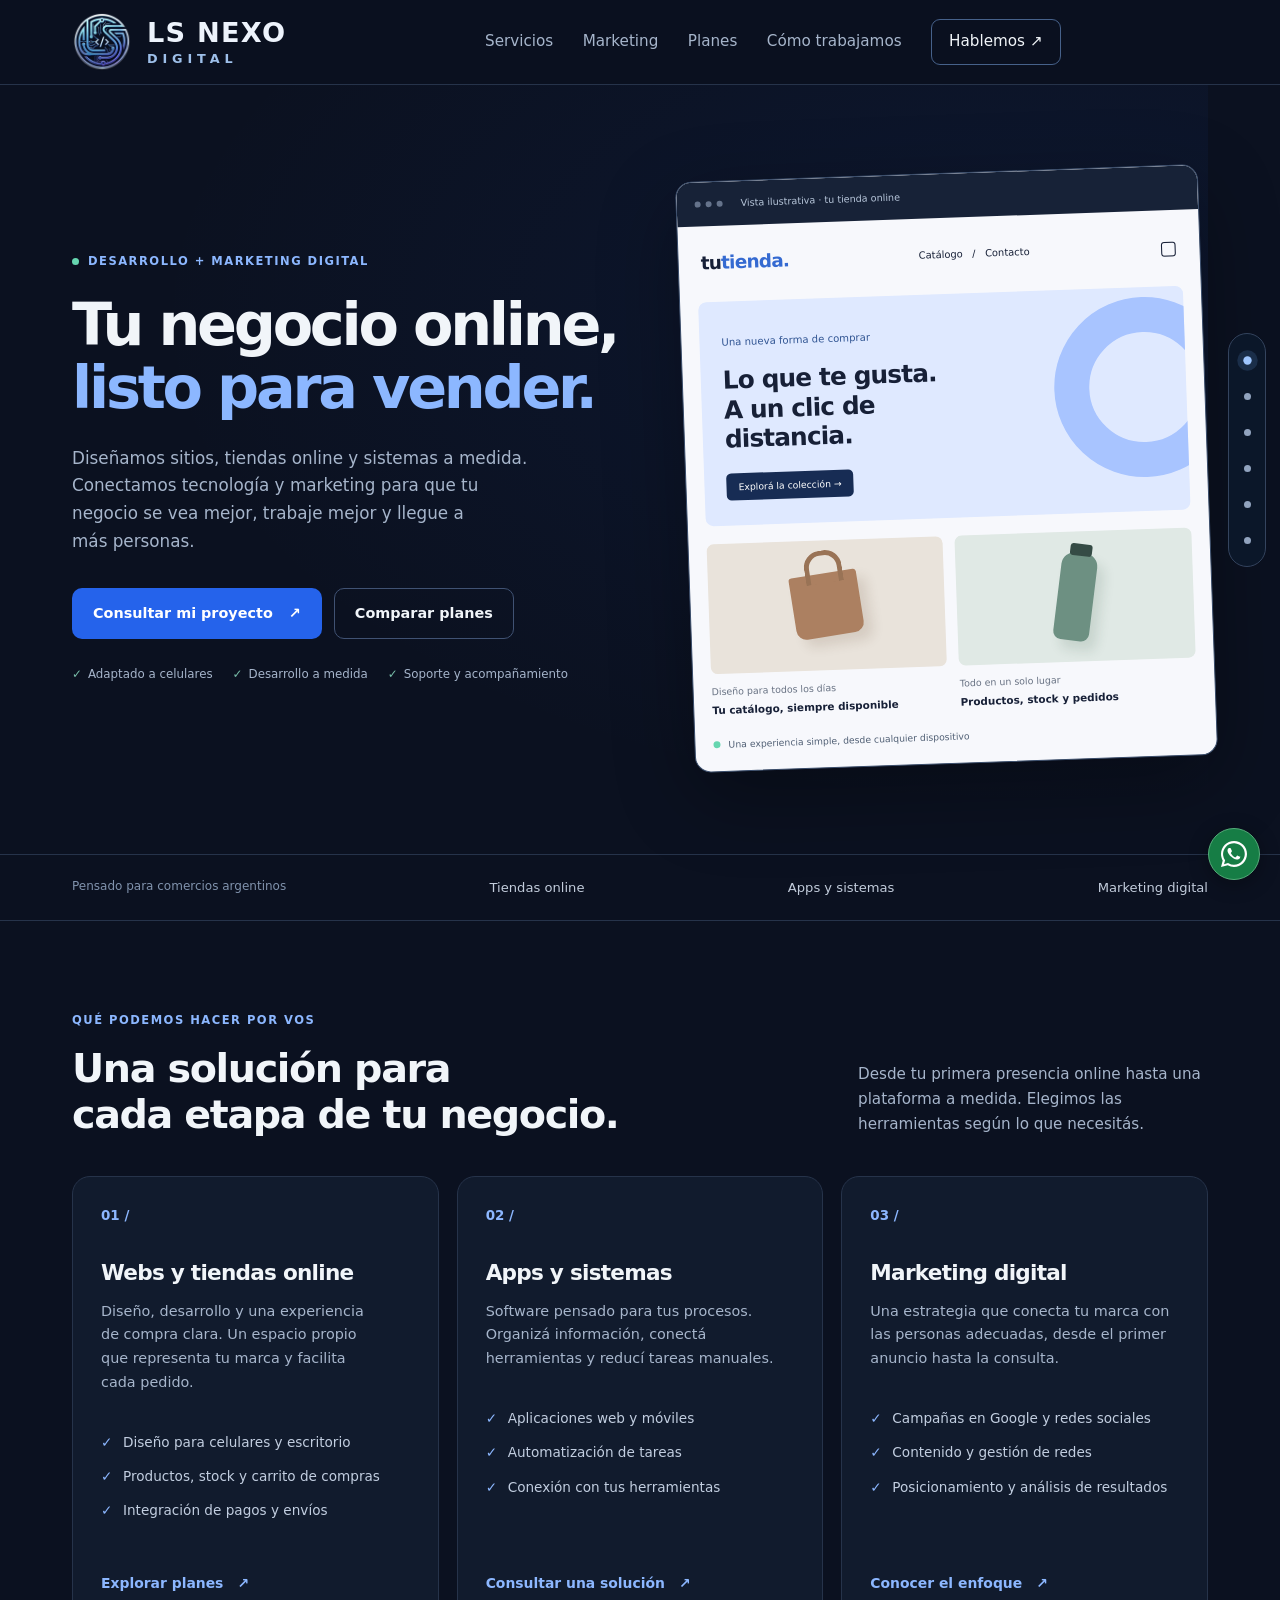
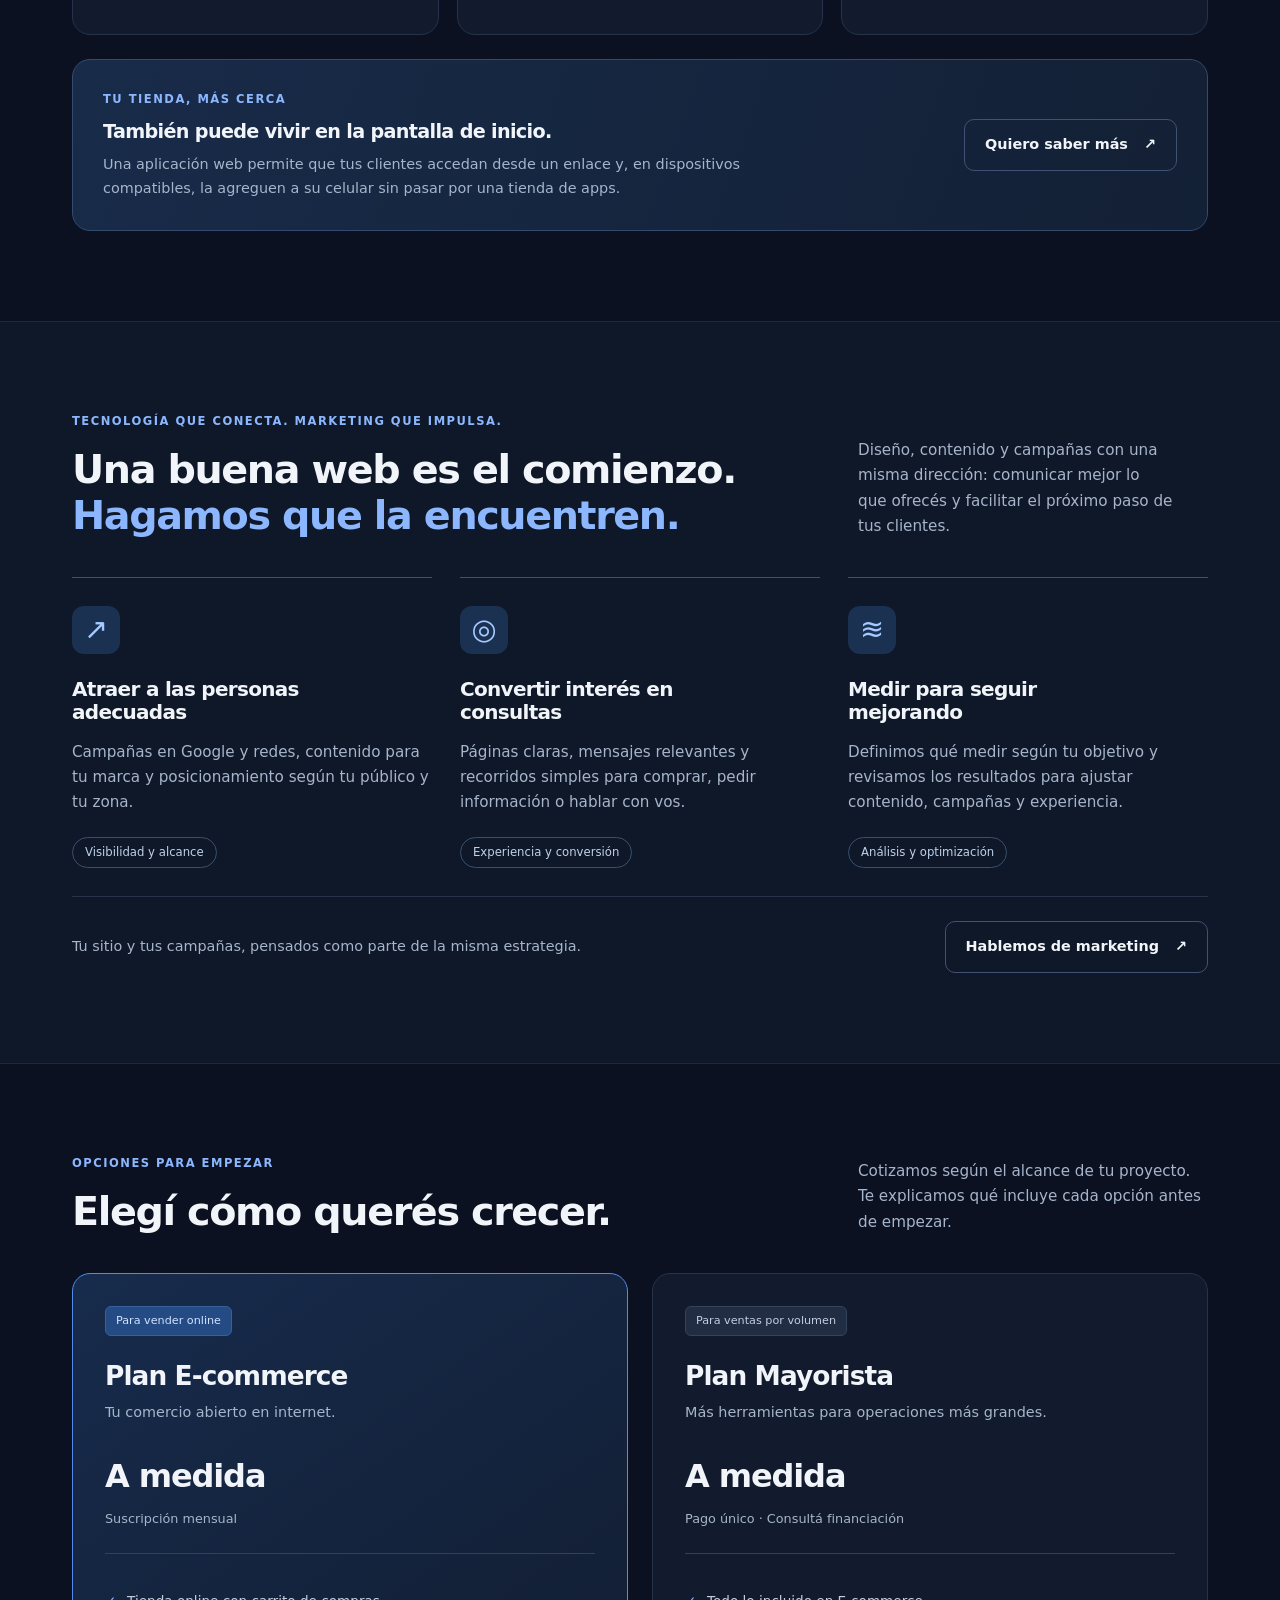
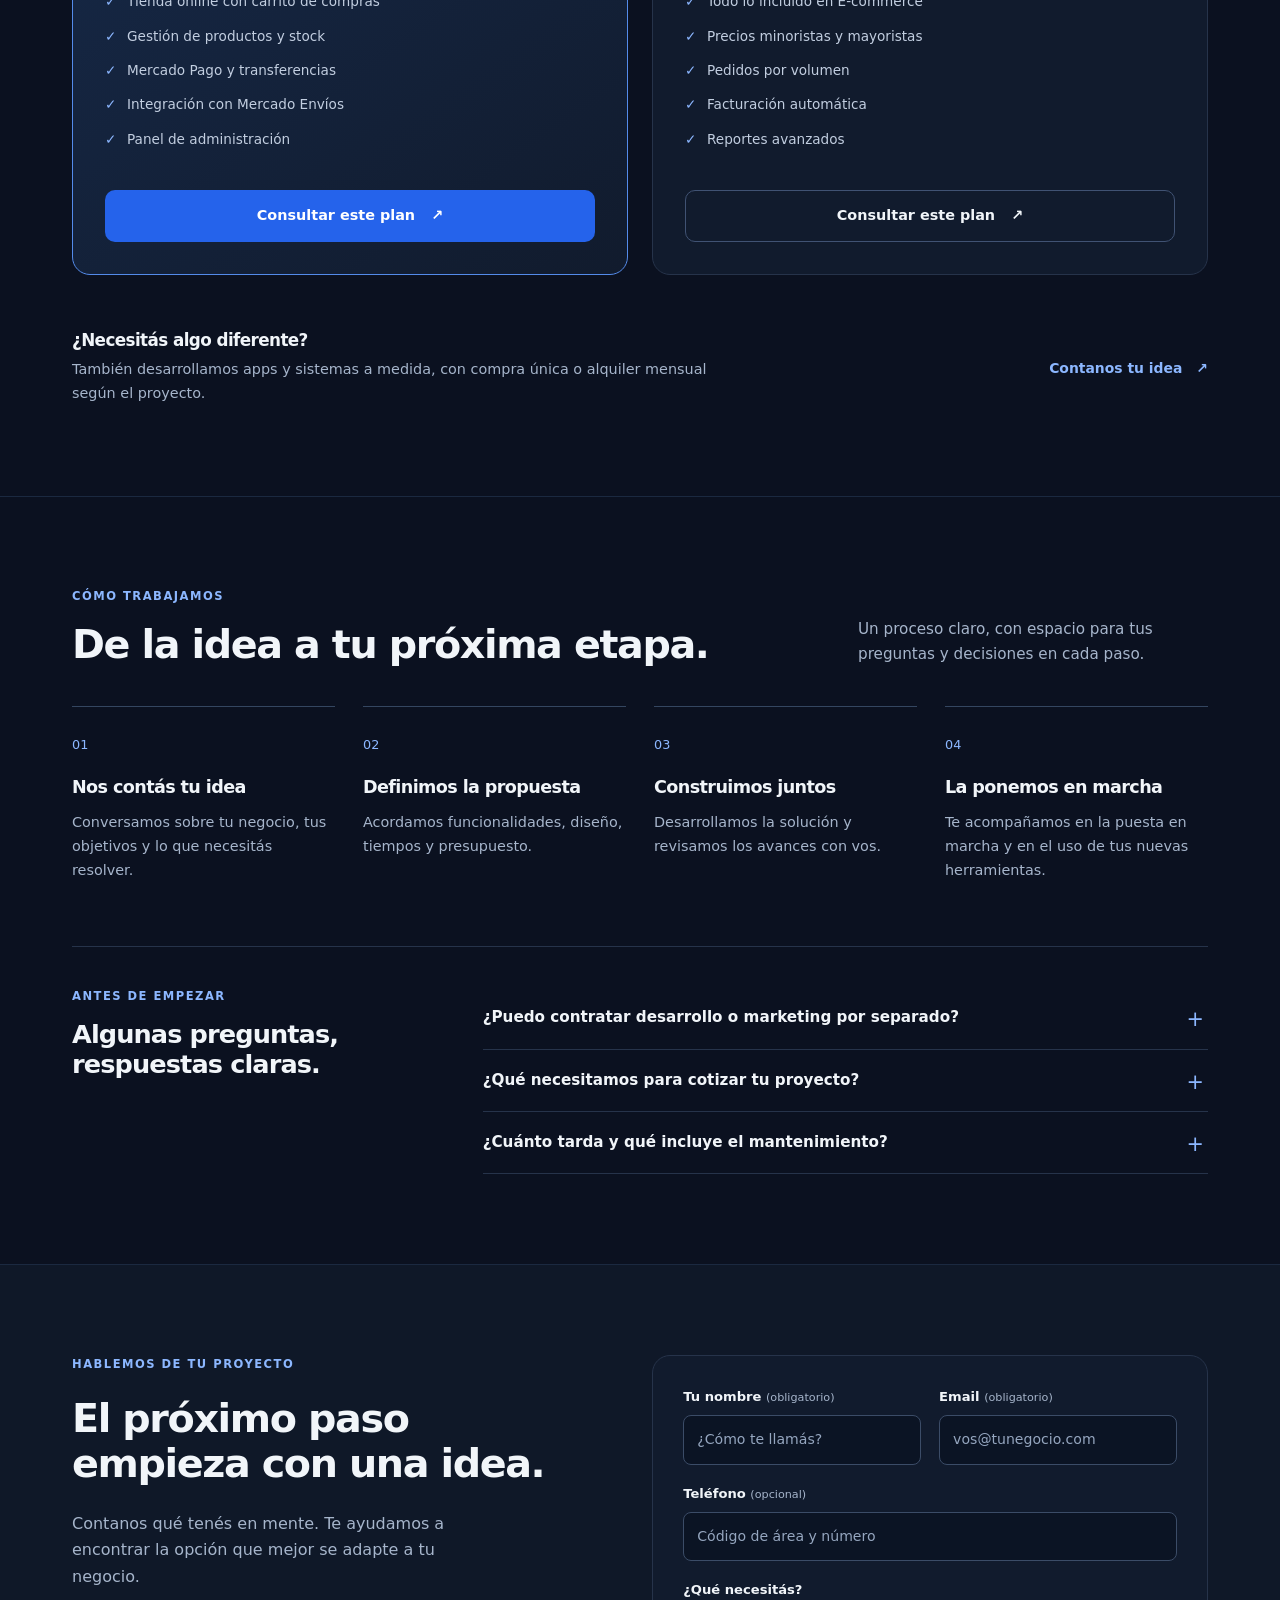
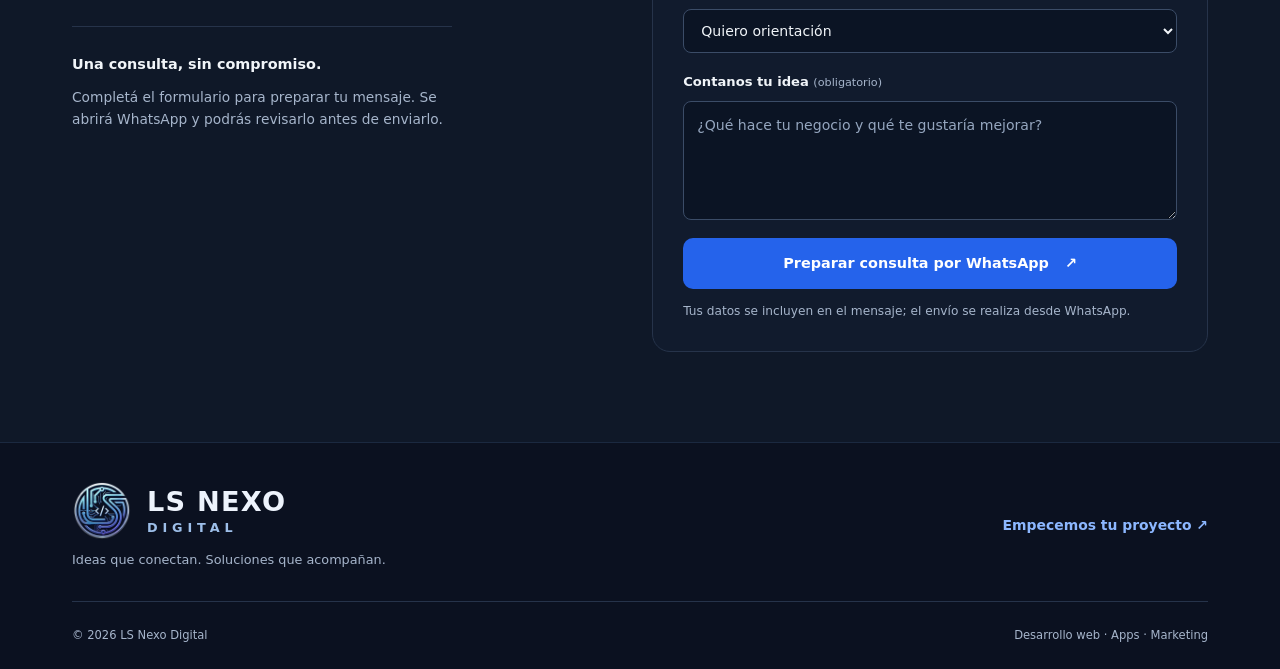
==== commit f7909740: "Se quita email ya que no existe" ====
--- a/index.html
+++ b/index.html
@@ -93,7 +93,7 @@
             </div>
         </section>
         <section id="contacto" class="section section-tinted" aria-labelledby="contact-title"><div class="container contact-grid">
-            <div class="contact-copy"><p class="eyebrow">Hablemos de tu proyecto</p><h2 id="contact-title">El próximo paso<br>empieza con una idea.</h2><p>Contanos qué tenés en mente. Te ayudamos a encontrar la opción que mejor se adapte a tu negocio.</p><a class="text-link" href="mailto:info@lsnexodigital.com.ar">info@lsnexodigital.com.ar <span aria-hidden="true">↗</span></a><div class="contact-note"><strong>Una consulta, sin compromiso.</strong><p>Completá el formulario para preparar tu mensaje. Se abrirá WhatsApp y podrás revisarlo antes de enviarlo.</p></div></div>
+            <div class="contact-copy"><p class="eyebrow">Hablemos de tu proyecto</p><h2 id="contact-title">El próximo paso<br>empieza con una idea.</h2><p>Contanos qué tenés en mente. Te ayudamos a encontrar la opción que mejor se adapte a tu negocio.</p><div class="contact-note"><strong>Una consulta, sin compromiso.</strong><p>Completá el formulario para preparar tu mensaje. Se abrirá WhatsApp y podrás revisarlo antes de enviarlo.</p></div></div>
             <form id="contactForm" class="contact-form">
                 <div class="form-row"><div class="field"><label for="nombre">Tu nombre <span>(obligatorio)</span></label><input type="text" id="nombre" name="nombre" autocomplete="name" placeholder="¿Cómo te llamás?" maxlength="100" required></div><div class="field"><label for="email">Email <span>(obligatorio)</span></label><input type="email" id="email" name="email" autocomplete="email" placeholder="vos@tunegocio.com" maxlength="200" required></div></div>
                 <div class="field"><label for="telefono">Teléfono <span>(opcional)</span></label><input type="tel" id="telefono" name="telefono" autocomplete="tel" placeholder="Código de área y número" maxlength="40"></div>
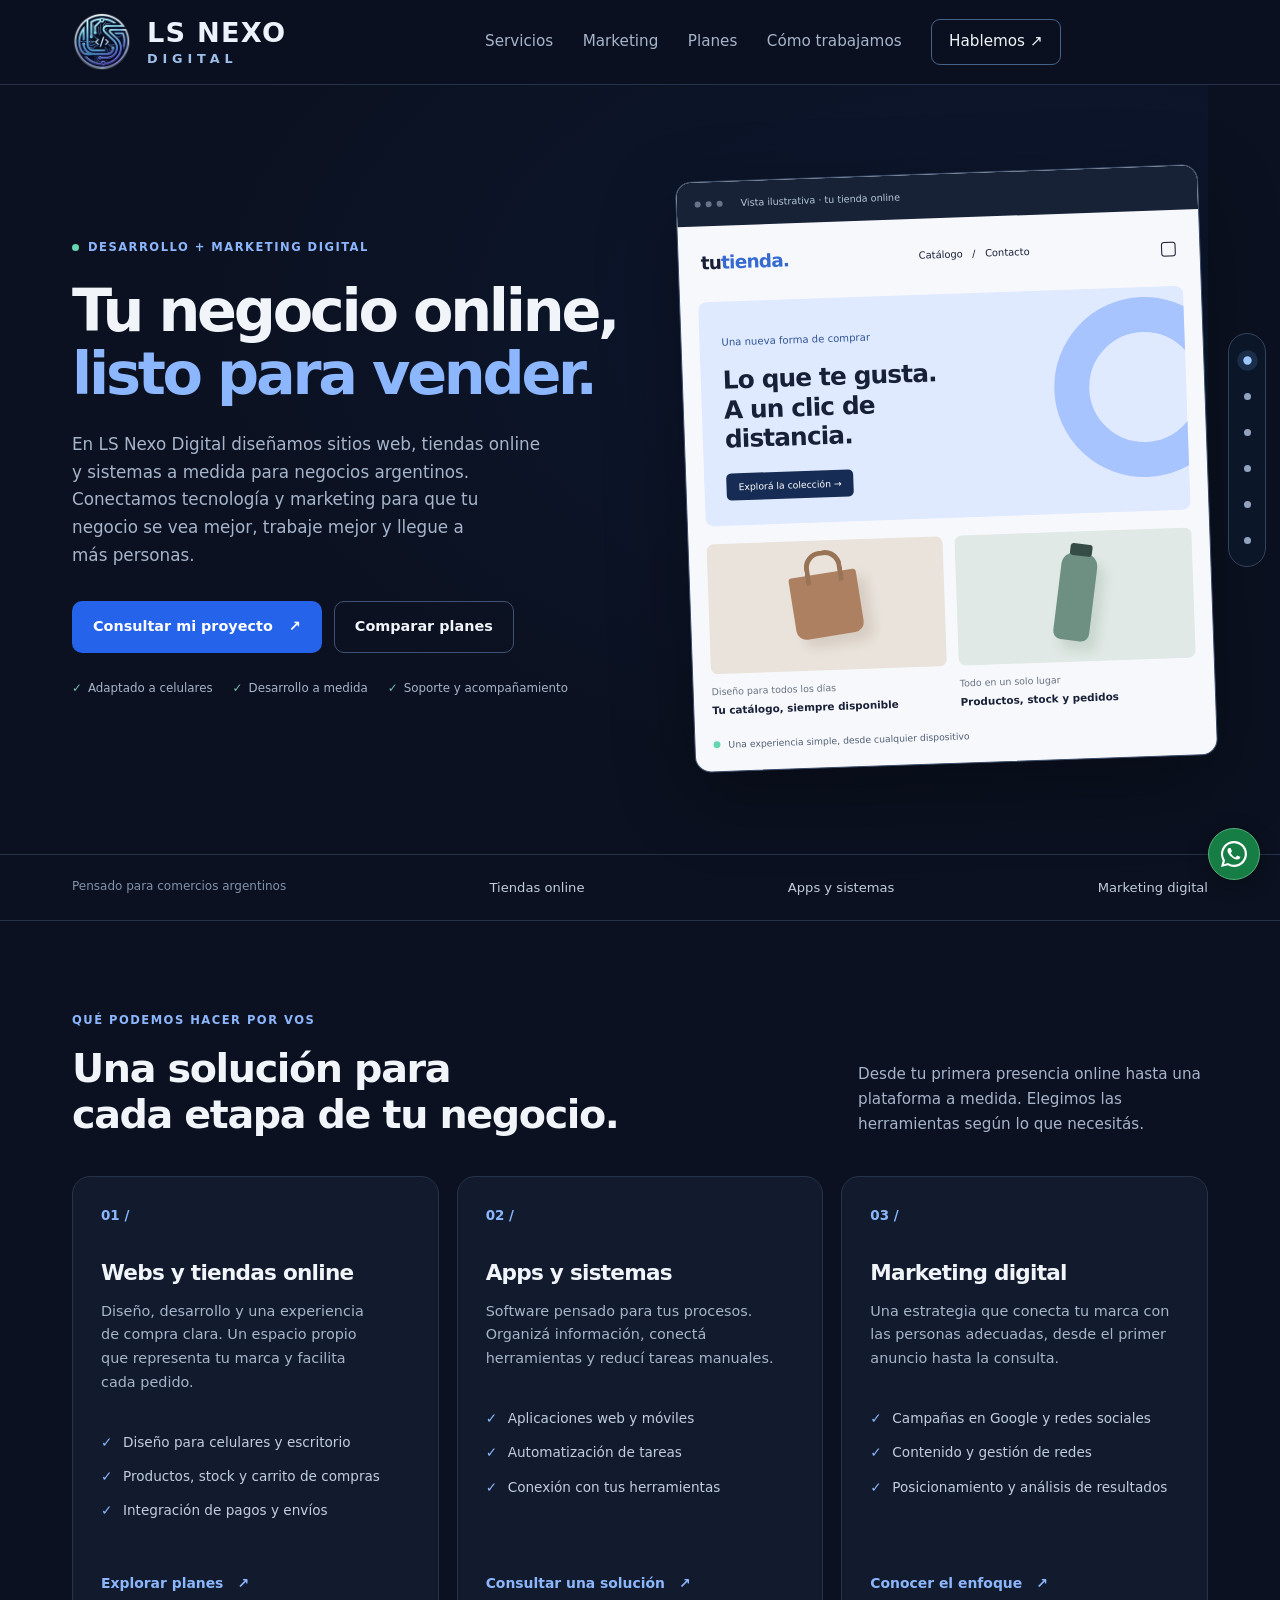
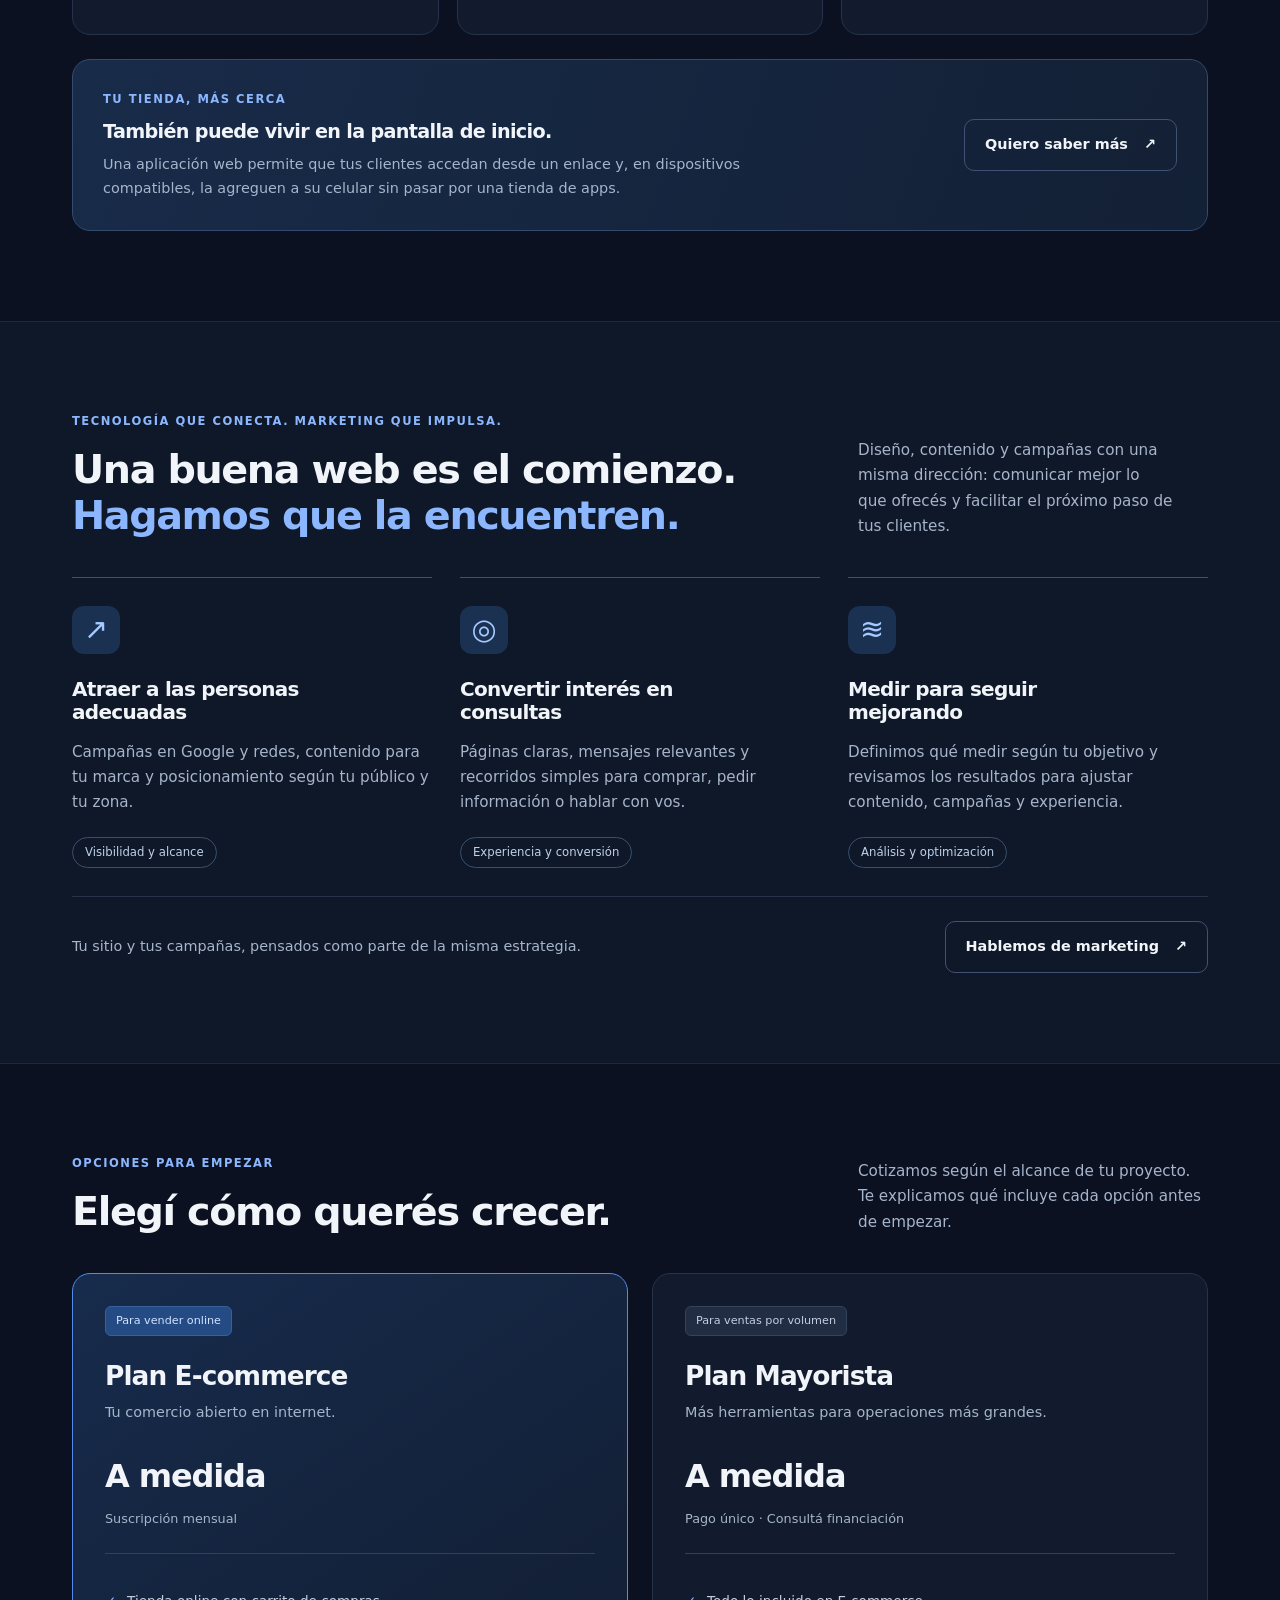
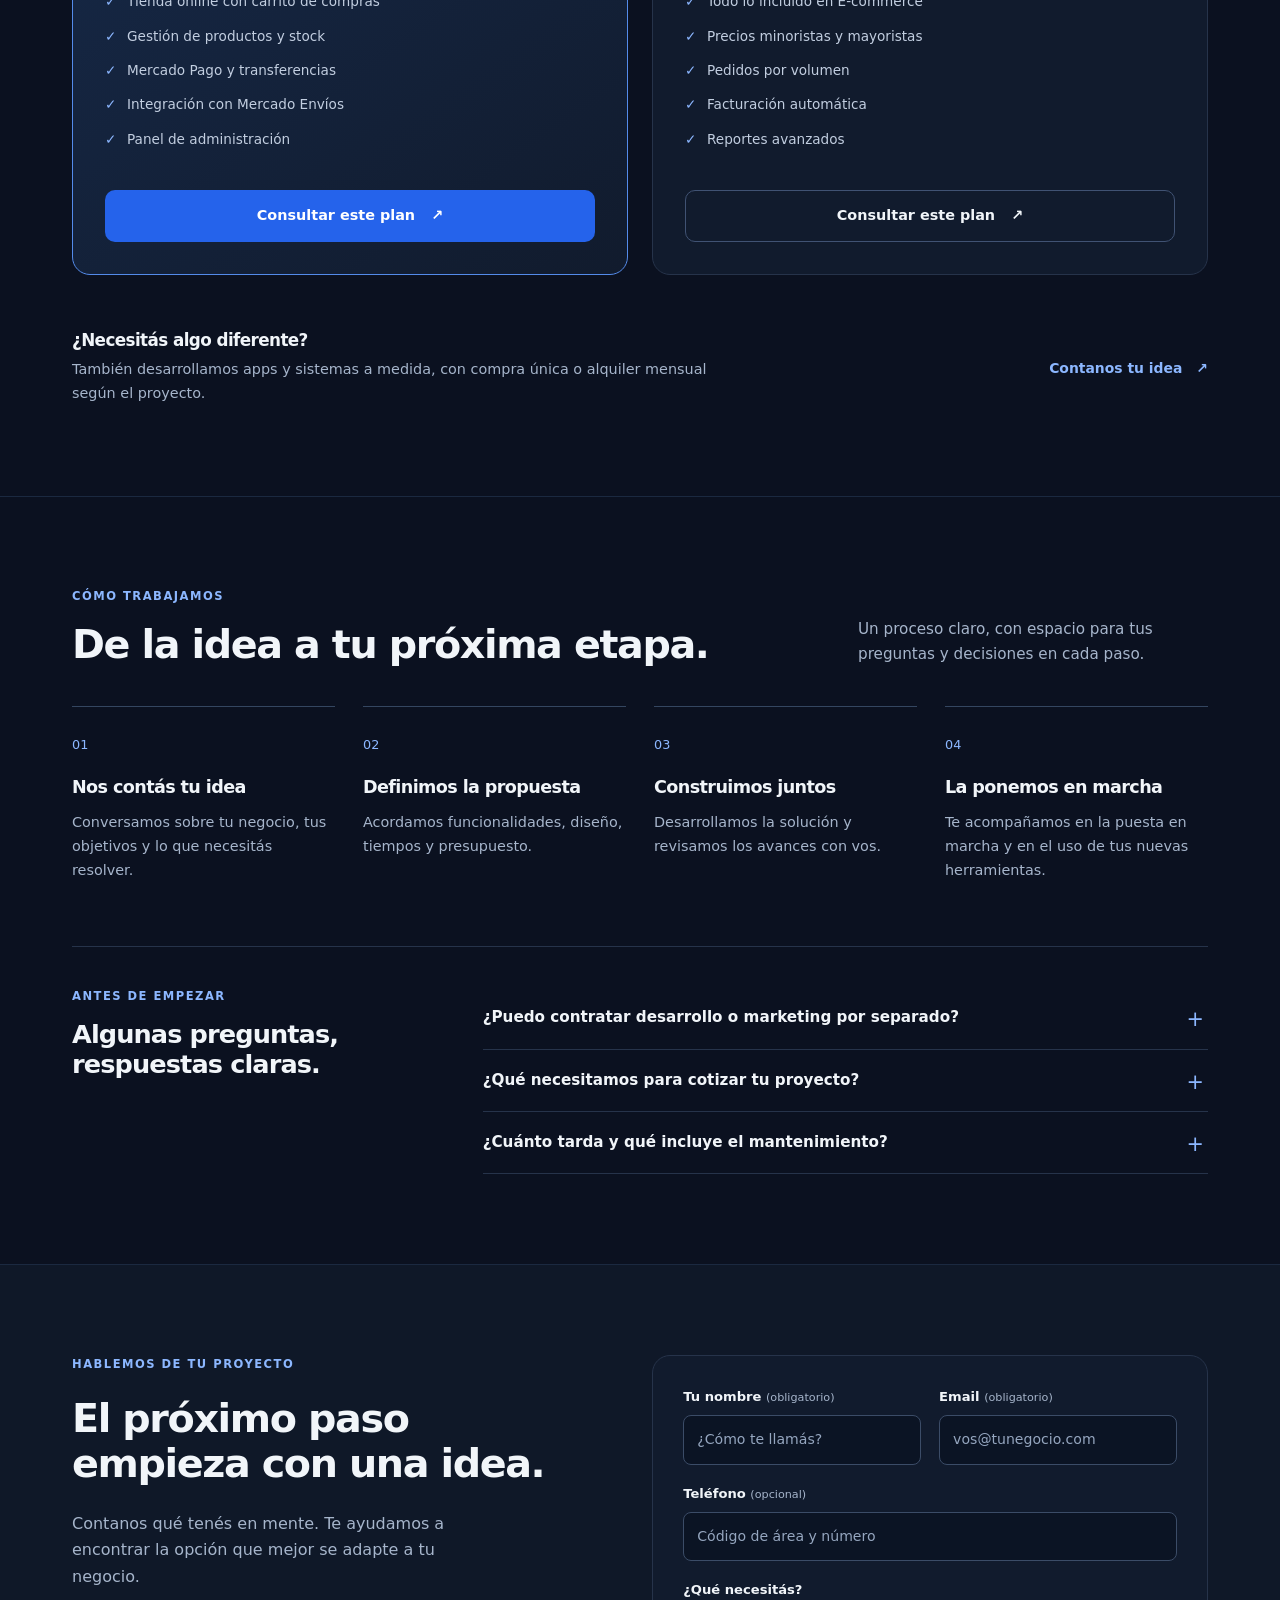
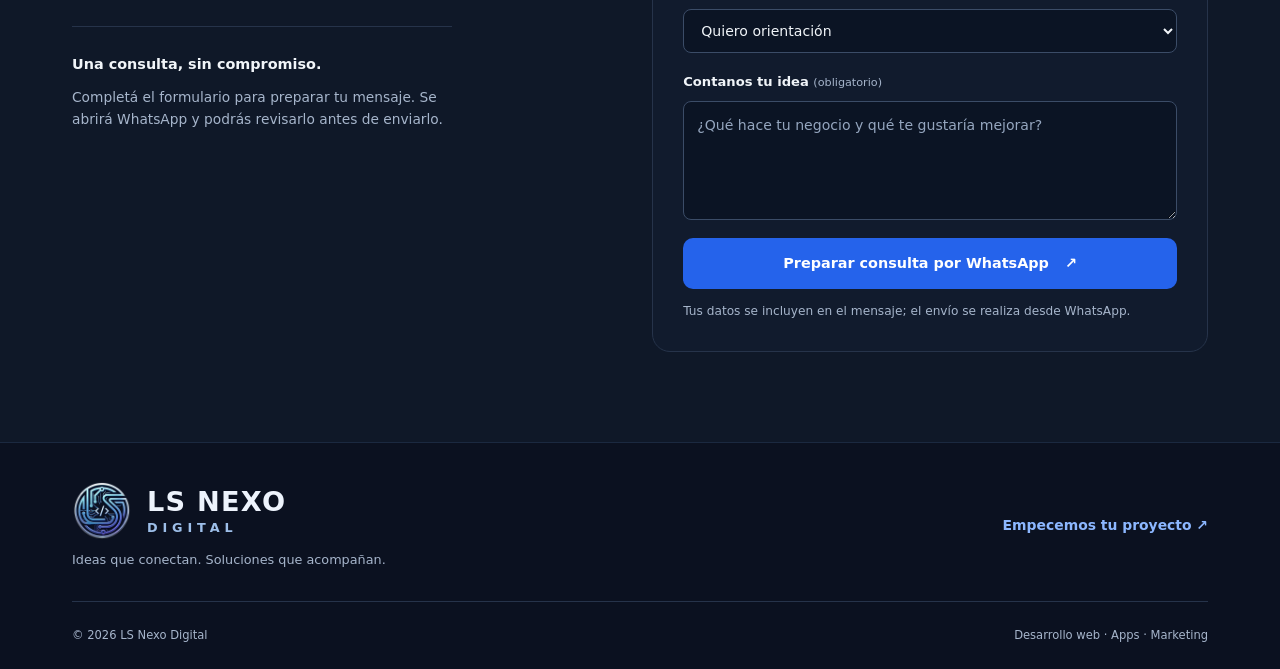
==== commit 0e457b1c: "sitemap - robot y mejoras de seo" ====
--- a/index.html
+++ b/index.html
@@ -5,7 +5,21 @@
     <meta name="viewport" content="width=device-width, initial-scale=1">
     <meta name="description" content="LS Nexo Digital: tiendas online, sitios web y marketing para negocios argentinos. Contanos tu proyecto y encontrá una solución a medida.">
     <meta name="theme-color" content="#0b1120">
-    <title>LS NEXO DIGITAL | Tu negocio online, listo para vender</title>
+    <title>LS Nexo Digital | Diseño web, tiendas online y marketing</title>
+    <link rel="canonical" href="https://www.lsnexodigital.com.ar/">
+    <script type="application/ld+json">
+    {
+        "@context": "https://schema.org",
+        "@type": "Organization",
+        "@id": "https://www.lsnexodigital.com.ar/#organization",
+        "name": "LS Nexo Digital",
+        "alternateName": "lsnexodigital",
+        "url": "https://www.lsnexodigital.com.ar/",
+        "logo": "https://www.lsnexodigital.com.ar/img/logo-nexo-transparent.png",
+        "description": "Diseño y desarrollo de sitios web, tiendas online, sistemas a medida y marketing digital para negocios argentinos.",
+        "email": "info@lsnexodigital.com.ar"
+    }
+    </script>
     <link rel="icon" type="image/png" sizes="32x32" href="img/favicon-32.png">
     <link rel="icon" type="image/png" sizes="192x192" href="img/favicon-192.png">
     <link rel="shortcut icon" href="favicon.ico">
@@ -36,7 +50,7 @@
             <div class="hero-content">
                 <p class="eyebrow"><span class="status-dot" aria-hidden="true"></span> Desarrollo + marketing digital</p>
                 <h1 id="hero-title">Tu negocio online,<br><span>listo para vender.</span></h1>
-                <p class="hero-description">Diseñamos sitios, tiendas online y sistemas a medida. Conectamos tecnología y marketing para que tu negocio se vea mejor, trabaje mejor y llegue a más personas.</p>
+                <p class="hero-description">En LS Nexo Digital diseñamos sitios web, tiendas online y sistemas a medida para negocios argentinos. Conectamos tecnología y marketing para que tu negocio se vea mejor, trabaje mejor y llegue a más personas.</p>
                 <div class="hero-buttons">
                     <a href="#contacto" class="button primary">Consultar mi proyecto <span aria-hidden="true">↗</span></a>
                     <a href="#planes" class="button secondary">Comparar planes</a>
@@ -116,6 +130,6 @@
     </nav>
     <a href="#inicio" class="back-to-top" aria-label="Volver arriba"><span aria-hidden="true">↑</span><span class="top-label">Volver arriba</span></a>
     <footer class="footer"><div class="container footer-content"><div><a href="#inicio" class="logo-link" aria-label="LS Nexo Digital, inicio"><img src="img/logo-nexo-transparent.png" alt="" class="logo-img" width="44" height="44" loading="lazy"><span class="logo-text"><span class="brand-name">LS NEXO</span><span class="brand-descriptor">DIGITAL</span></span></a><p>Ideas que conectan. Soluciones que acompañan.</p></div><a href="#contacto" class="text-link">Empecemos tu proyecto ↗</a></div><div class="container footer-bottom"><span>© 2026 LS Nexo Digital</span><span>Desarrollo web · Apps · Marketing</span></div></footer>
-    <a href="https://wa.me/541123456789" class="whatsapp-float" target="_blank" rel="noopener noreferrer" aria-label="Abrir una conversación en WhatsApp"><svg viewBox="0 0 24 24" width="26" height="26" fill="currentColor" aria-hidden="true"><path d="M20.5 3.5A11.9 11.9 0 0 0 12 0C5.4 0 0 5.4 0 12c0 2.1.6 4.2 1.6 6L0 24l6.2-1.6A12 12 0 0 0 12 24c6.6 0 12-5.4 12-12 0-3.2-1.2-6.2-3.5-8.5ZM12 22a10 10 0 0 1-5.1-1.4l-.4-.2-3.7 1 1-3.6-.3-.4A10 10 0 1 1 12 22Zm5.5-7.5c-.3-.1-1.8-.9-2.1-1-.3-.1-.5-.1-.7.2-.2.3-.8 1-.9 1.2-.2.2-.3.2-.6.1-.3-.2-1.3-.5-2.4-1.5-.9-.8-1.5-1.8-1.7-2.1-.2-.3 0-.5.1-.6l.5-.6.3-.5c.1-.2 0-.4 0-.6l-1-2.2c-.2-.6-.5-.5-.7-.5h-.6c-.2 0-.5.1-.7.3-.3.3-1 1-1 2.4s1 2.7 1.2 2.9c.1.2 2 3 4.9 4.3.7.3 1.2.5 1.6.6.7.2 1.3.2 1.8.1.6-.1 1.8-.7 2-1.4.3-.7.3-1.3.2-1.4-.1-.1-.3-.2-.6-.4Z"/></svg></a>
+    <a href="https://api.whatsapp.com/send?phone=5491133275667" class="whatsapp-float" target="_blank" rel="noopener noreferrer" aria-label="Abrir una conversación en WhatsApp"><svg viewBox="0 0 24 24" width="26" height="26" fill="currentColor" aria-hidden="true"><path d="M20.5 3.5A11.9 11.9 0 0 0 12 0C5.4 0 0 5.4 0 12c0 2.1.6 4.2 1.6 6L0 24l6.2-1.6A12 12 0 0 0 12 24c6.6 0 12-5.4 12-12 0-3.2-1.2-6.2-3.5-8.5ZM12 22a10 10 0 0 1-5.1-1.4l-.4-.2-3.7 1 1-3.6-.3-.4A10 10 0 1 1 12 22Zm5.5-7.5c-.3-.1-1.8-.9-2.1-1-.3-.1-.5-.1-.7.2-.2.3-.8 1-.9 1.2-.2.2-.3.2-.6.1-.3-.2-1.3-.5-2.4-1.5-.9-.8-1.5-1.8-1.7-2.1-.2-.3 0-.5.1-.6l.5-.6.3-.5c.1-.2 0-.4 0-.6l-1-2.2c-.2-.6-.5-.5-.7-.5h-.6c-.2 0-.5.1-.7.3-.3.3-1 1-1 2.4s1 2.7 1.2 2.9c.1.2 2 3 4.9 4.3.7.3 1.2.5 1.6.6.7.2 1.3.2 1.8.1.6-.1 1.8-.7 2-1.4.3-.7.3-1.3.2-1.4-.1-.1-.3-.2-.6-.4Z"/></svg></a>
 </body>
 </html>
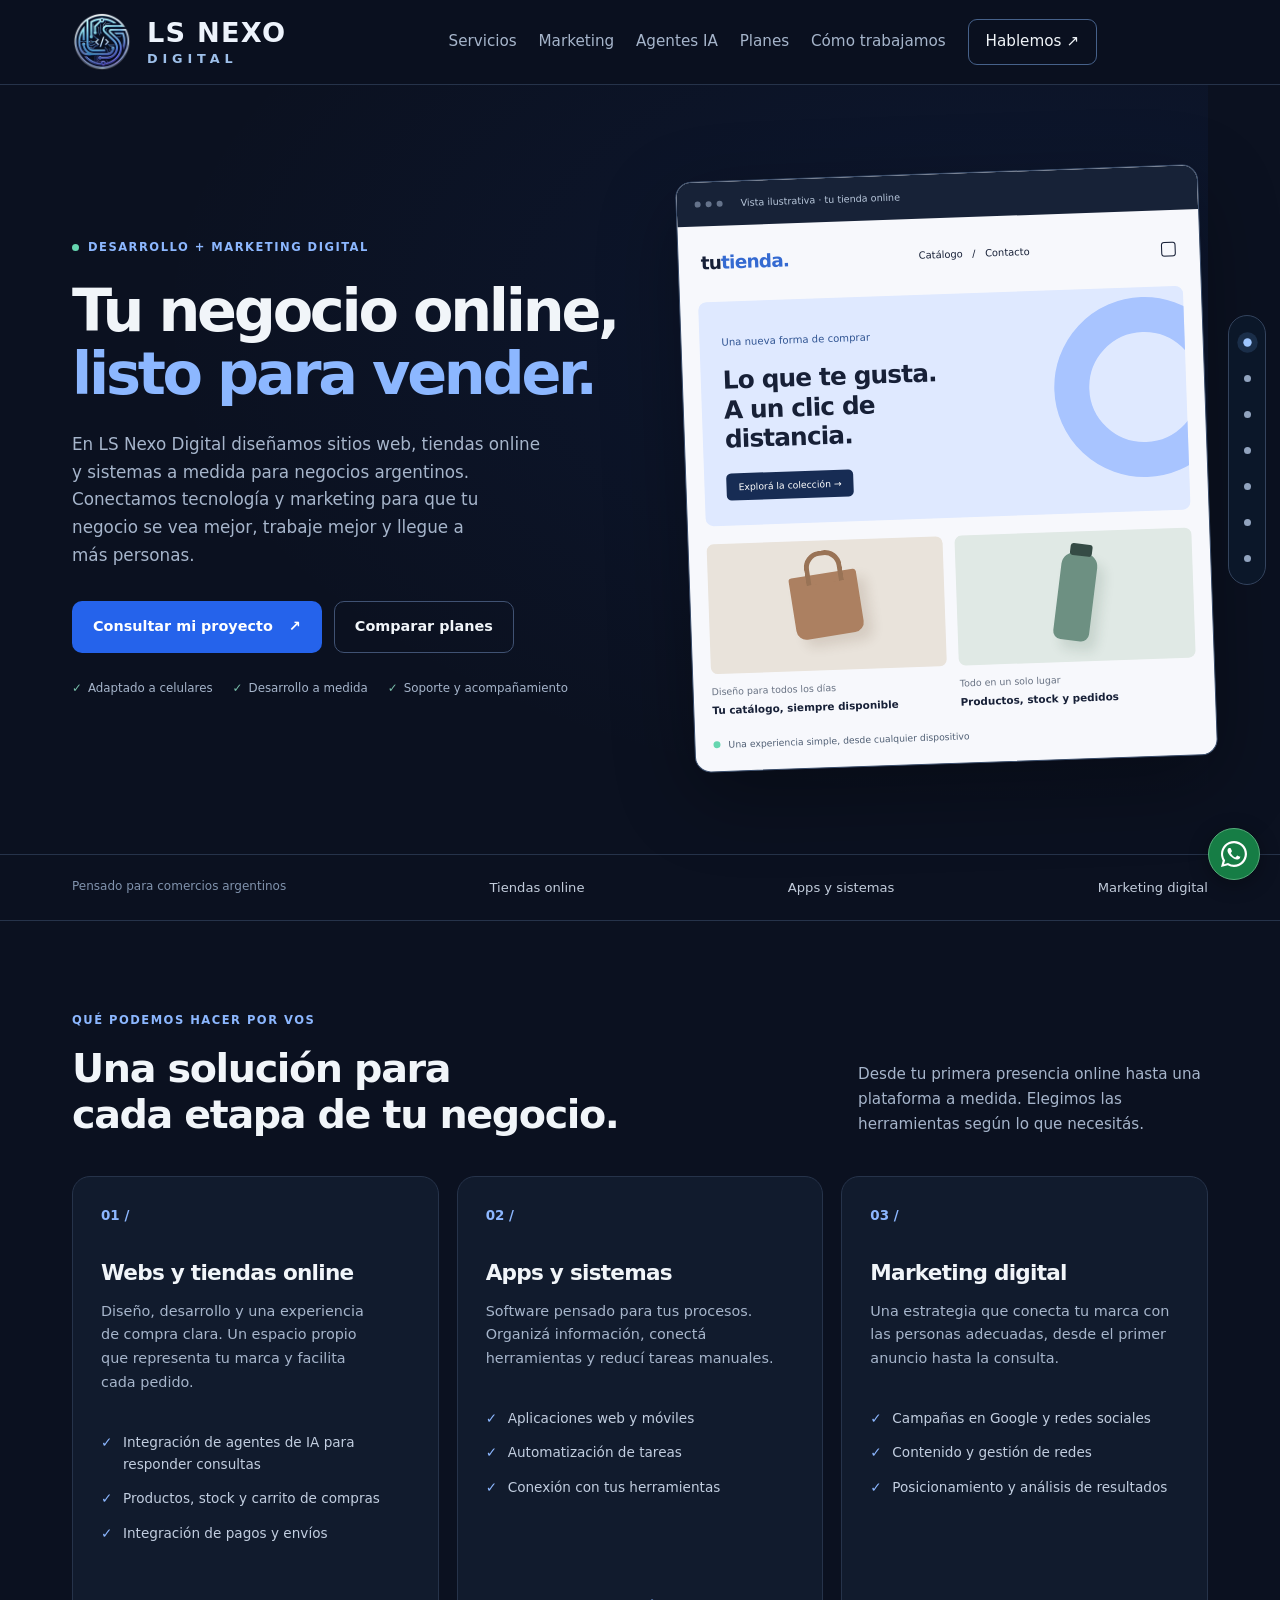
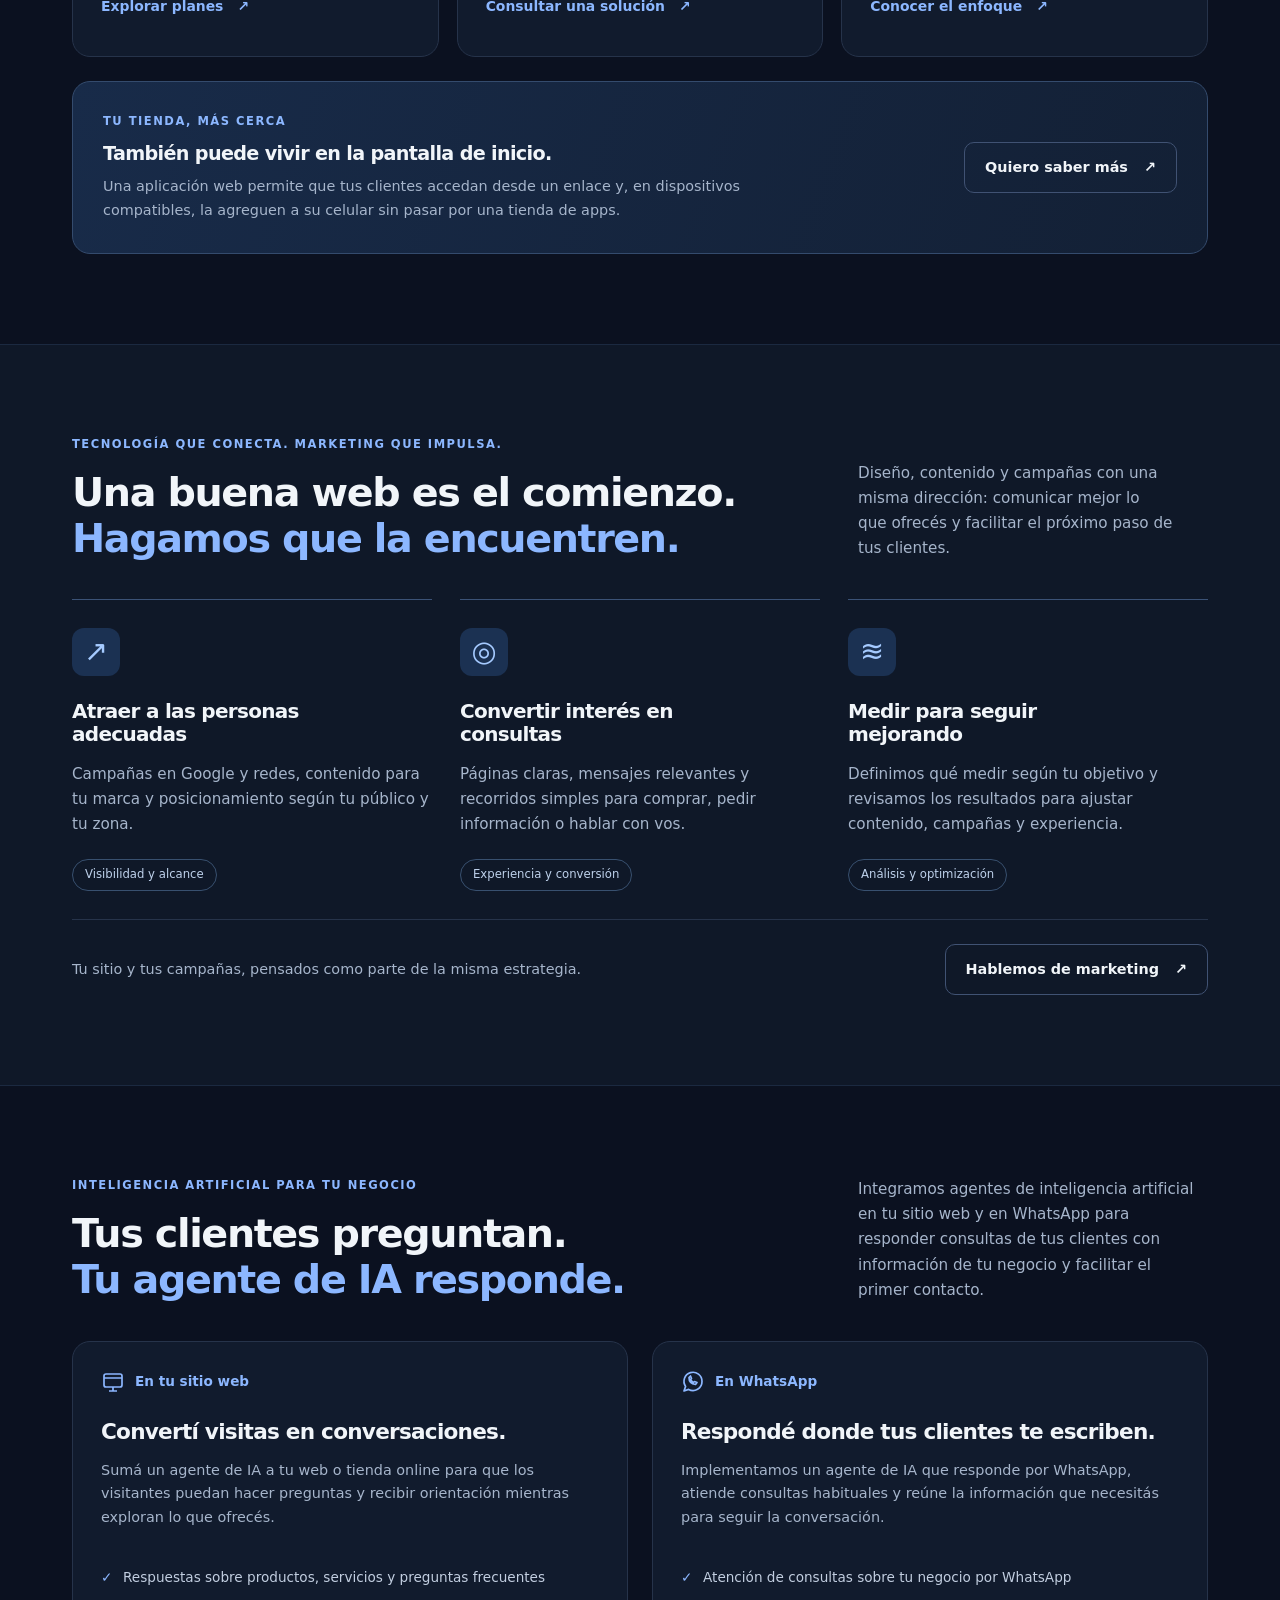
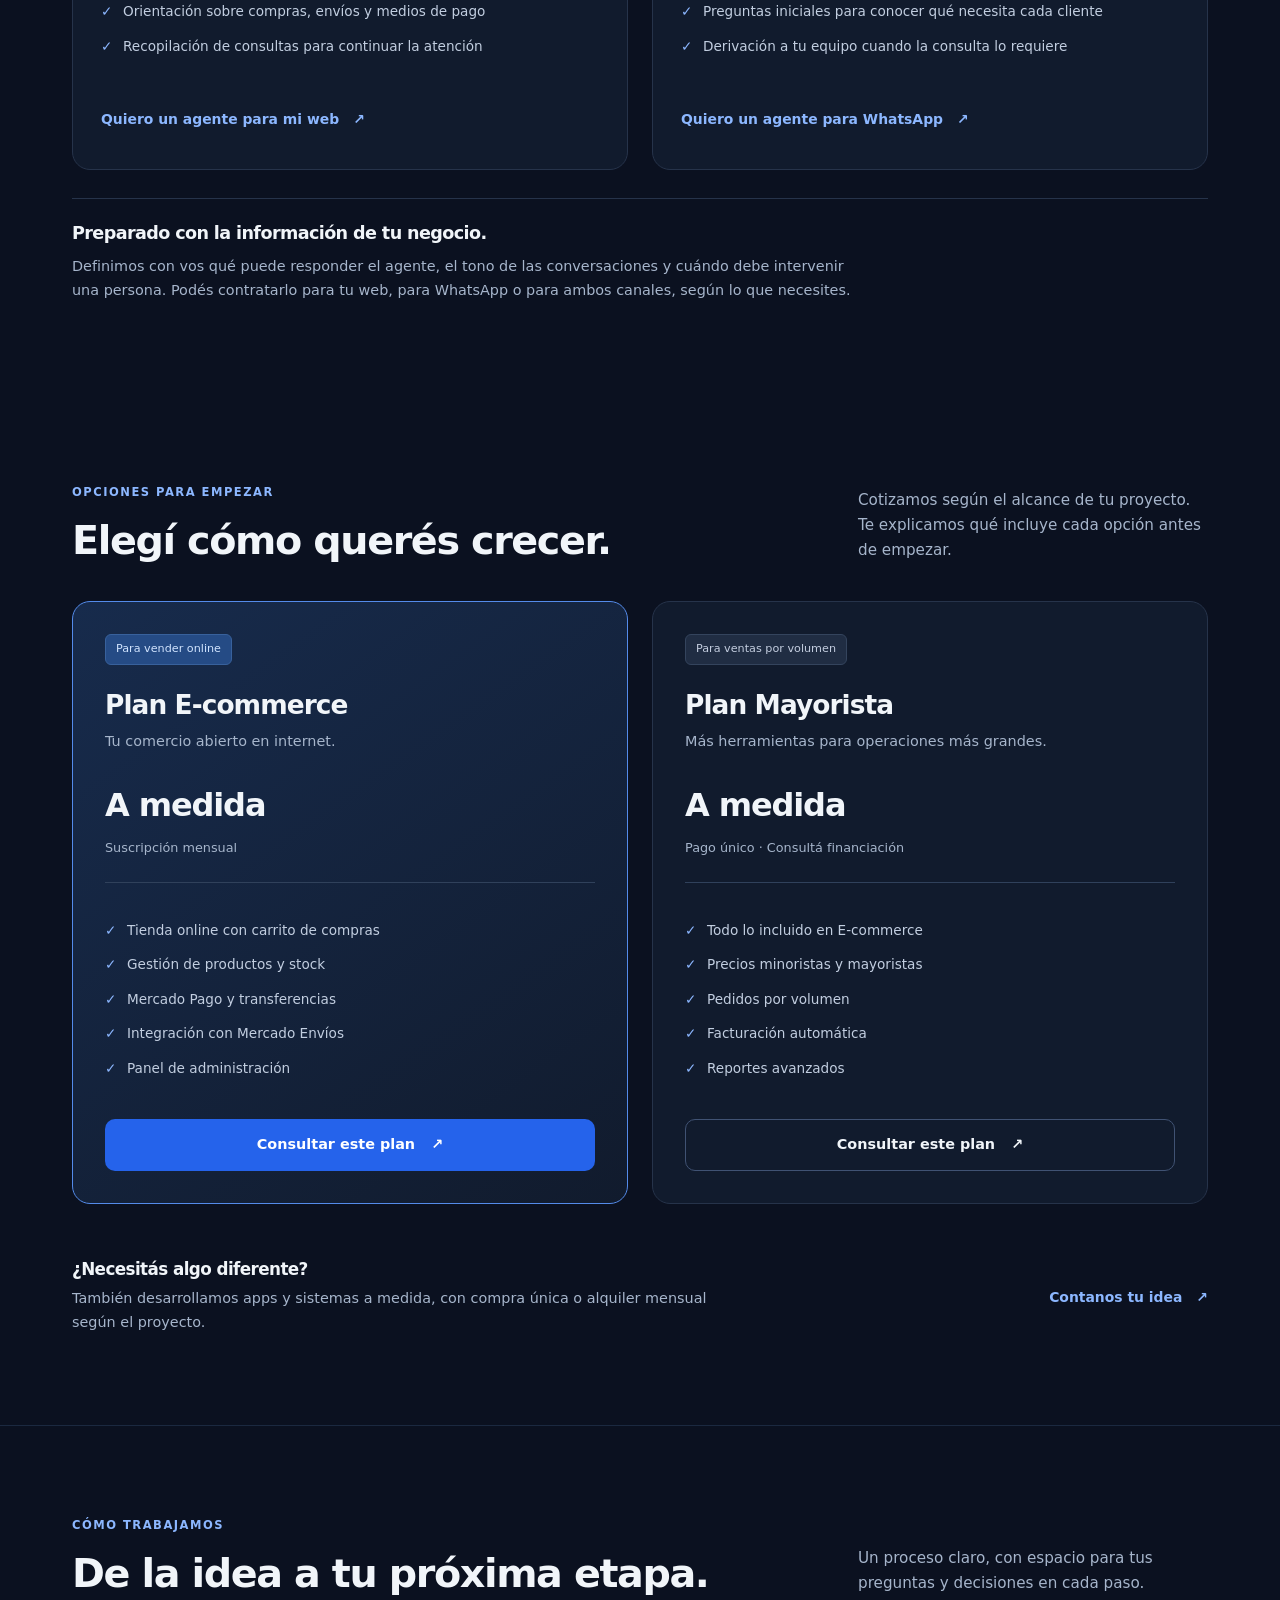
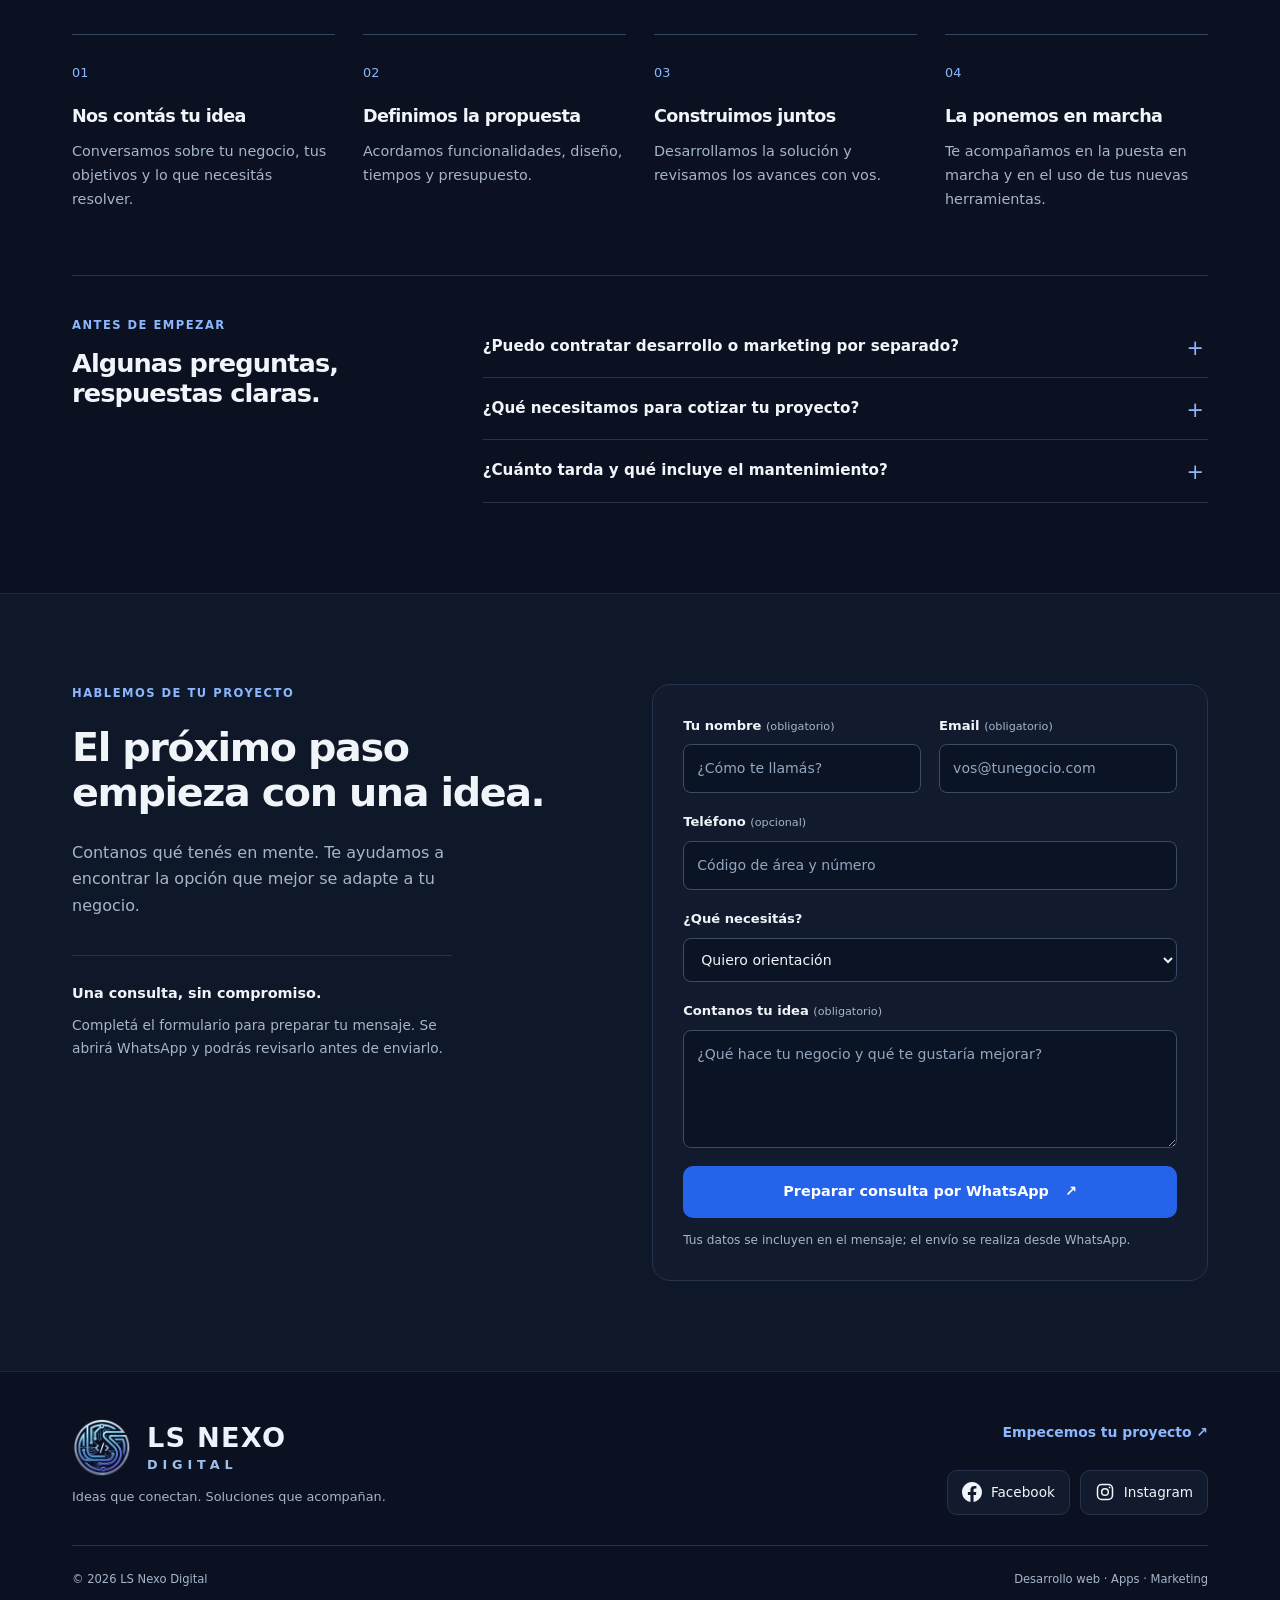
==== commit adf4dcb1: "Add redes sociales" ====
--- a/index.html
+++ b/index.html
@@ -3,7 +3,7 @@
 <head>
     <meta charset="UTF-8">
     <meta name="viewport" content="width=device-width, initial-scale=1">
-    <meta name="description" content="LS Nexo Digital: tiendas online, sitios web y marketing para negocios argentinos. Contanos tu proyecto y encontrá una solución a medida.">
+    <meta name="description" content="Diseñamos webs y tiendas online e integramos agentes de IA para responder consultas en tu sitio y por WhatsApp. Marketing digital para impulsar tu negocio.">
     <meta name="theme-color" content="#0b1120">
     <title>LS Nexo Digital | Diseño web, tiendas online y marketing</title>
     <link rel="canonical" href="https://www.lsnexodigital.com.ar/">
@@ -16,8 +16,12 @@
         "alternateName": "lsnexodigital",
         "url": "https://www.lsnexodigital.com.ar/",
         "logo": "https://www.lsnexodigital.com.ar/img/logo-nexo-transparent.png",
-        "description": "Diseño y desarrollo de sitios web, tiendas online, sistemas a medida y marketing digital para negocios argentinos.",
-        "email": "info@lsnexodigital.com.ar"
+        "description": "Diseño y desarrollo de sitios web, tiendas online, sistemas a medida, agentes de IA para atención en webs y WhatsApp, y marketing digital para negocios argentinos.",
+        "email": "info@lsnexodigital.com.ar",
+        "sameAs": [
+            "https://www.facebook.com/profile.php?id=61595687706414",
+            "https://www.instagram.com/lsnexodigital/"
+        ]
     }
     </script>
     <link rel="icon" type="image/png" sizes="32x32" href="img/favicon-32.png">
@@ -39,6 +43,7 @@
             <ul class="nav-menu" id="menu-principal">
                 <li><a href="#servicios" class="nav-link">Servicios</a></li>
                 <li><a href="#marketing" class="nav-link">Marketing</a></li>
+                <li><a href="#agentes-ia" class="nav-link">Agentes IA</a></li>
                 <li><a href="#planes" class="nav-link">Planes</a></li>
                 <li><a href="#proceso" class="nav-link">Cómo trabajamos</a></li>
                 <li><a href="#contacto" class="nav-link nav-contact">Hablemos <span aria-hidden="true">↗</span></a></li>
@@ -69,7 +74,7 @@
         <section id="servicios" class="section container" aria-labelledby="services-title">
             <div class="section-heading"><div><p class="eyebrow">Qué podemos hacer por vos</p><h2 id="services-title">Una solución para<br>cada etapa de tu negocio.</h2></div><p>Desde tu primera presencia online hasta una plataforma a medida. Elegimos las herramientas según lo que necesitás.</p></div>
             <div class="service-grid">
-                <article class="service-card"><span class="card-icon" aria-hidden="true">01 /</span><h3>Webs y tiendas online</h3><p>Diseño, desarrollo y una experiencia de compra clara. Un espacio propio que representa tu marca y facilita cada pedido.</p><ul class="feature-list"><li>Diseño para celulares y escritorio</li><li>Productos, stock y carrito de compras</li><li>Integración de pagos y envíos</li></ul><a href="#planes" class="text-link">Explorar planes <span aria-hidden="true">↗</span></a></article>
+                <article class="service-card"><span class="card-icon" aria-hidden="true">01 /</span><h3>Webs y tiendas online</h3><p>Diseño, desarrollo y una experiencia de compra clara. Un espacio propio que representa tu marca y facilita cada pedido.</p><ul class="feature-list"><li>Integración de agentes de IA para responder consultas</li><li>Productos, stock y carrito de compras</li><li>Integración de pagos y envíos</li></ul><a href="#planes" class="text-link">Explorar planes <span aria-hidden="true">↗</span></a></article>
                 <article class="service-card"><span class="card-icon" aria-hidden="true">02 /</span><h3>Apps y sistemas</h3><p>Software pensado para tus procesos. Organizá información, conectá herramientas y reducí tareas manuales.</p><ul class="feature-list"><li>Aplicaciones web y móviles</li><li>Automatización de tareas</li><li>Conexión con tus herramientas</li></ul><a href="#contacto" class="text-link" data-service="app">Consultar una solución <span aria-hidden="true">↗</span></a></article>
                 <article class="service-card"><span class="card-icon" aria-hidden="true">03 /</span><h3>Marketing digital</h3><p>Una estrategia que conecta tu marca con las personas adecuadas, desde el primer anuncio hasta la consulta.</p><ul class="feature-list"><li>Campañas en Google y redes sociales</li><li>Contenido y gestión de redes</li><li>Posicionamiento y análisis de resultados</li></ul><a href="#marketing" class="text-link">Conocer el enfoque <span aria-hidden="true">↗</span></a></article>
             </div>
@@ -85,6 +90,29 @@
                 </div>
                 <div class="marketing-footer"><p>Tu sitio y tus campañas, pensados como parte de la misma estrategia.</p><a href="#contacto" class="button secondary" data-service="marketing">Hablemos de marketing <span aria-hidden="true">↗</span></a></div>
             </div>
+        </section>
+        <section id="agentes-ia" class="section container" aria-labelledby="ai-title">
+            <div class="section-heading">
+                <div><p class="eyebrow">Inteligencia artificial para tu negocio</p><h2 id="ai-title">Tus clientes preguntan.<br><span class="accent-text">Tu agente de IA responde.</span></h2></div>
+                <p>Integramos agentes de inteligencia artificial en tu sitio web y en WhatsApp para responder consultas de tus clientes con información de tu negocio y facilitar el primer contacto.</p>
+            </div>
+            <div class="ai-grid">
+                <article class="service-card">
+                    <span class="ai-channel"><svg viewBox="0 0 24 24" width="24" height="24" fill="none" stroke="currentColor" stroke-width="1.7" aria-hidden="true"><rect x="3" y="4" width="18" height="13" rx="2"/><path d="M3 8h18M8 21h8m-4-4v4"/></svg> En tu sitio web</span>
+                    <h3>Convertí visitas en conversaciones.</h3>
+                    <p>Sumá un agente de IA a tu web o tienda online para que los visitantes puedan hacer preguntas y recibir orientación mientras exploran lo que ofrecés.</p>
+                    <ul class="feature-list"><li>Respuestas sobre productos, servicios y preguntas frecuentes</li><li>Orientación sobre compras, envíos y medios de pago</li><li>Recopilación de consultas para continuar la atención</li></ul>
+                    <a href="#contacto" class="text-link" data-service="ia-web">Quiero un agente para mi web <span aria-hidden="true">↗</span></a>
+                </article>
+                <article class="service-card">
+                    <span class="ai-channel"><svg viewBox="0 0 24 24" width="24" height="24" fill="none" stroke="currentColor" stroke-width="1.7" stroke-linecap="round" stroke-linejoin="round" aria-hidden="true"><path d="M21 11.5a9 9 0 0 1-13.4 7.9L3 21l1.6-4.6A9 9 0 1 1 21 11.5Z"/><path d="M8 7.5c0 4 2.5 6.5 6.5 7l1.5-2-2.5-1-1 1a7 7 0 0 1-3-3l1-1-1-2.5Z"/></svg> En WhatsApp</span>
+                    <h3>Respondé donde tus clientes te escriben.</h3>
+                    <p>Implementamos un agente de IA que responde por WhatsApp, atiende consultas habituales y reúne la información que necesitás para seguir la conversación.</p>
+                    <ul class="feature-list"><li>Atención de consultas sobre tu negocio por WhatsApp</li><li>Preguntas iniciales para conocer qué necesita cada cliente</li><li>Derivación a tu equipo cuando la consulta lo requiere</li></ul>
+                    <a href="#contacto" class="text-link" data-service="ia-whatsapp">Quiero un agente para WhatsApp <span aria-hidden="true">↗</span></a>
+                </article>
+            </div>
+            <div class="ai-setup"><h3>Preparado con la información de tu negocio.</h3><p>Definimos con vos qué puede responder el agente, el tono de las conversaciones y cuándo debe intervenir una persona. Podés contratarlo para tu web, para WhatsApp o para ambos canales, según lo que necesites.</p></div>
         </section>
         <section id="planes" class="section section-tinted" aria-labelledby="plans-title"><div class="container">
             <div class="section-heading"><div><p class="eyebrow">Opciones para empezar</p><h2 id="plans-title">Elegí cómo querés crecer.</h2></div><p>Cotizamos según el alcance de tu proyecto. Te explicamos qué incluye cada opción antes de empezar.</p></div>
@@ -111,7 +139,7 @@
             <form id="contactForm" class="contact-form">
                 <div class="form-row"><div class="field"><label for="nombre">Tu nombre <span>(obligatorio)</span></label><input type="text" id="nombre" name="nombre" autocomplete="name" placeholder="¿Cómo te llamás?" maxlength="100" required></div><div class="field"><label for="email">Email <span>(obligatorio)</span></label><input type="email" id="email" name="email" autocomplete="email" placeholder="vos@tunegocio.com" maxlength="200" required></div></div>
                 <div class="field"><label for="telefono">Teléfono <span>(opcional)</span></label><input type="tel" id="telefono" name="telefono" autocomplete="tel" placeholder="Código de área y número" maxlength="40"></div>
-                <div class="field"><label for="servicio">¿Qué necesitás?</label><select id="servicio" name="servicio"><option value="">Quiero orientación</option><option value="web">Un sitio web</option><option value="ecommerce">Una tienda online</option><option value="mayorista">Una tienda mayorista</option><option value="app">Una app o sistema a medida</option><option value="pwa">Una app desde el navegador</option><option value="marketing">Marketing digital</option></select></div>
+                <div class="field"><label for="servicio">¿Qué necesitás?</label><select id="servicio" name="servicio"><option value="">Quiero orientación</option><option value="web">Un sitio web</option><option value="ecommerce">Una tienda online</option><option value="mayorista">Una tienda mayorista</option><option value="app">Una app o sistema a medida</option><option value="pwa">Una app desde el navegador</option><option value="marketing">Marketing digital</option><option value="ia-web">Un agente de IA para mi web</option><option value="ia-whatsapp">Un agente de IA para WhatsApp</option><option value="ia-ambos">Agentes de IA para web y WhatsApp</option></select></div>
                 <div class="field"><label for="mensaje">Contanos tu idea <span>(obligatorio)</span></label><textarea id="mensaje" name="mensaje" rows="4" placeholder="¿Qué hace tu negocio y qué te gustaría mejorar?" maxlength="2500" required></textarea></div>
                 <button type="submit" class="button primary">Preparar consulta por WhatsApp <span aria-hidden="true">↗</span></button>
                 <p class="form-help">Tus datos se incluyen en el mensaje; el envío se realiza desde WhatsApp.</p>
@@ -124,12 +152,31 @@
         <a href="#inicio" class="section-dot" aria-label="Inicio" aria-current="location"><span class="dot-label">Inicio</span><span class="dot-mark" aria-hidden="true"></span></a>
         <a href="#servicios" class="section-dot" aria-label="Servicios"><span class="dot-label">Servicios</span><span class="dot-mark" aria-hidden="true"></span></a>
         <a href="#marketing" class="section-dot" aria-label="Marketing"><span class="dot-label">Marketing</span><span class="dot-mark" aria-hidden="true"></span></a>
+        <a href="#agentes-ia" class="section-dot" aria-label="Agentes de IA"><span class="dot-label">Agentes de IA</span><span class="dot-mark" aria-hidden="true"></span></a>
         <a href="#planes" class="section-dot" aria-label="Planes"><span class="dot-label">Planes</span><span class="dot-mark" aria-hidden="true"></span></a>
         <a href="#proceso" class="section-dot" aria-label="Cómo trabajamos"><span class="dot-label">Cómo trabajamos</span><span class="dot-mark" aria-hidden="true"></span></a>
         <a href="#contacto" class="section-dot" aria-label="Contacto"><span class="dot-label">Contacto</span><span class="dot-mark" aria-hidden="true"></span></a>
     </nav>
     <a href="#inicio" class="back-to-top" aria-label="Volver arriba"><span aria-hidden="true">↑</span><span class="top-label">Volver arriba</span></a>
-    <footer class="footer"><div class="container footer-content"><div><a href="#inicio" class="logo-link" aria-label="LS Nexo Digital, inicio"><img src="img/logo-nexo-transparent.png" alt="" class="logo-img" width="44" height="44" loading="lazy"><span class="logo-text"><span class="brand-name">LS NEXO</span><span class="brand-descriptor">DIGITAL</span></span></a><p>Ideas que conectan. Soluciones que acompañan.</p></div><a href="#contacto" class="text-link">Empecemos tu proyecto ↗</a></div><div class="container footer-bottom"><span>© 2026 LS Nexo Digital</span><span>Desarrollo web · Apps · Marketing</span></div></footer>
+    <footer class="footer">
+        <div class="container footer-content">
+            <div><a href="#inicio" class="logo-link" aria-label="LS Nexo Digital, inicio"><img src="img/logo-nexo-transparent.png" alt="" class="logo-img" width="44" height="44" loading="lazy"><span class="logo-text"><span class="brand-name">LS NEXO</span><span class="brand-descriptor">DIGITAL</span></span></a><p>Ideas que conectan. Soluciones que acompañan.</p></div>
+            <div class="footer-connect">
+                <a href="#contacto" class="text-link">Empecemos tu proyecto ↗</a>
+                <nav class="social-links" aria-label="Redes sociales">
+                    <a class="social-link" href="https://www.facebook.com/profile.php?id=61595687706414" target="_blank" rel="noopener noreferrer" aria-label="LS Nexo Digital en Facebook (se abre en una pestaña nueva)">
+                        <svg viewBox="0 0 24 24" width="20" height="20" fill="currentColor" aria-hidden="true"><path d="M24 12.073C24 5.405 18.627 0 12 0S0 5.405 0 12.073C0 18.1 4.388 23.095 10.125 24v-8.437H7.078v-3.49h3.047v-2.66c0-3.025 1.792-4.697 4.533-4.697 1.312 0 2.686.236 2.686.236v2.972H15.83c-1.49 0-1.955.931-1.955 1.887v2.262h3.328l-.532 3.49h-2.796V24C19.612 23.095 24 18.1 24 12.073Z"/></svg>
+                        <span>Facebook</span>
+                    </a>
+                    <a class="social-link" href="https://www.instagram.com/lsnexodigital/" target="_blank" rel="noopener noreferrer" aria-label="LS Nexo Digital en Instagram (se abre en una pestaña nueva)">
+                        <svg viewBox="0 0 24 24" width="20" height="20" fill="none" stroke="currentColor" stroke-width="1.8" aria-hidden="true"><rect x="3" y="3" width="18" height="18" rx="5"/><circle cx="12" cy="12" r="4"/><circle cx="17.5" cy="6.5" r="1" fill="currentColor" stroke="none"/></svg>
+                        <span>Instagram</span>
+                    </a>
+                </nav>
+            </div>
+        </div>
+        <div class="container footer-bottom"><span>© 2026 LS Nexo Digital</span><span>Desarrollo web · Apps · Marketing</span></div>
+    </footer>
     <a href="https://api.whatsapp.com/send?phone=5491133275667" class="whatsapp-float" target="_blank" rel="noopener noreferrer" aria-label="Abrir una conversación en WhatsApp"><svg viewBox="0 0 24 24" width="26" height="26" fill="currentColor" aria-hidden="true"><path d="M20.5 3.5A11.9 11.9 0 0 0 12 0C5.4 0 0 5.4 0 12c0 2.1.6 4.2 1.6 6L0 24l6.2-1.6A12 12 0 0 0 12 24c6.6 0 12-5.4 12-12 0-3.2-1.2-6.2-3.5-8.5ZM12 22a10 10 0 0 1-5.1-1.4l-.4-.2-3.7 1 1-3.6-.3-.4A10 10 0 1 1 12 22Zm5.5-7.5c-.3-.1-1.8-.9-2.1-1-.3-.1-.5-.1-.7.2-.2.3-.8 1-.9 1.2-.2.2-.3.2-.6.1-.3-.2-1.3-.5-2.4-1.5-.9-.8-1.5-1.8-1.7-2.1-.2-.3 0-.5.1-.6l.5-.6.3-.5c.1-.2 0-.4 0-.6l-1-2.2c-.2-.6-.5-.5-.7-.5h-.6c-.2 0-.5.1-.7.3-.3.3-1 1-1 2.4s1 2.7 1.2 2.9c.1.2 2 3 4.9 4.3.7.3 1.2.5 1.6.6.7.2 1.3.2 1.8.1.6-.1 1.8-.7 2-1.4.3-.7.3-1.3.2-1.4-.1-.1-.3-.2-.6-.4Z"/></svg></a>
 </body>
 </html>
--- a/css/estilos_C.css
+++ b/css/estilos_C.css
@@ -4,6 +4,24 @@
 @media(max-width:800px){.container{width:calc(100% - 40px)}.navbar{min-height:72px;flex-wrap:wrap;gap:0}.hamburger{display:block}.nav-menu{width:100%;flex-direction:column;align-items:stretch;gap:0;padding:12px 0 18px}.nav-menu li a{padding:12px 14px}.nav-contact{margin-top:6px}.header.menu-enhanced .nav-menu{display:none}.header.menu-enhanced .nav-menu.active{display:flex}.hero{grid-template-columns:1fr;padding-block:52px 58px;gap:42px;min-height:0}.hero-content{max-width:580px}.hero-preview{width:min(100%,460px);justify-self:center}.hero h1{font-size:clamp(2.6rem,7.5vw,4rem)}.hero-description{max-width:530px}.section{padding-block:60px}.section-heading{align-items:start;flex-direction:column;gap:20px;margin-bottom:30px}.section-heading>p{max-width:540px}.service-grid{grid-template-columns:1fr}.card-icon{margin-bottom:20px}.service-card .feature-list{margin-block:16px}.plans-grid{gap:16px}.plan-card{padding:24px}.process-grid{grid-template-columns:1fr 1fr;gap:30px}.contact-grid{grid-template-columns:1fr;gap:34px}.contact-copy>p:not(.eyebrow),.contact-note{max-width:580px}.custom-plan{align-items:start;flex-direction:column;gap:12px}.capabilities .container{justify-content:flex-start;gap:12px 25px}.capabilities span:first-child{width:100%}.footer-content{align-items:start}}
 @media(max-width:480px){.container{width:calc(100% - 32px)}.logo-text{font-size:.9rem}.logo-img{width:36px;height:36px}.hero .eyebrow{font-size:.62rem;letter-spacing:.09em}.hero-buttons{flex-direction:column;align-items:stretch}.hero-benefits{font-size:.72rem;gap:8px 14px}.hero h1{font-size:2.65rem}.hero-description{font-size:1rem}.plans-grid,.form-row{grid-template-columns:1fr}.process-grid{grid-template-columns:1fr}.contact-form{padding:22px}.pwa-callout{padding:24px}.preview-top{font-size:.56rem;gap:10px}.store-nav{padding:18px}.store-banner{padding:22px 16px}.store-banner h2{font-size:1.4rem}.banner-orbit{right:-80px}.product-art{height:110px}.preview-bottom{font-size:.52rem}.footer-content,.footer-bottom{flex-direction:column;gap:12px}.footer-bottom{padding-bottom:48px}.whatsapp-float{width:48px;height:48px;bottom:16px;right:16px}}
 @media(prefers-reduced-motion:reduce){html{scroll-behavior:auto}*,*::before,*::after{transition:none!important;animation:none!important}}
+
+/* Agentes de IA: canales de atención. */
+.ai-grid { display: grid; grid-template-columns: repeat(2, minmax(0, 1fr)); gap: 24px; }
+.ai-channel { display: flex; align-items: center; gap: 10px; color: var(--blue); font-size: .85rem; font-weight: 650; margin-bottom: 26px; }
+.ai-channel svg { flex-shrink: 0; }
+.ai-setup { margin-top: 28px; padding: 24px 0 0; border-top: 1px solid var(--line); }
+.ai-setup h3 { font-size: 1.1rem; margin-bottom: 12px; }
+.ai-setup p { max-width: 800px; font-size: .9rem; }
+@media(max-width:800px) { .ai-grid { grid-template-columns: 1fr; gap: 18px; } }
+
+/* Redes sociales en el pie de página. */
+.footer-connect { display: flex; flex-direction: column; align-items: flex-end; gap: 16px; }
+.social-links { display: flex; flex-wrap: wrap; gap: 10px; }
+.social-link { display: inline-flex; align-items: center; gap: 9px; min-height: 44px; padding: 10px 14px; border: 1px solid var(--line); border-radius: 10px; color: var(--text); font-size: .85rem; background: var(--surface); }
+.social-link svg { flex-shrink: 0; }
+.social-link:hover { color: #a8c9ff; border-color: #526c90; background: #18263c; }
+.social-link:focus-visible { outline: 3px solid #a8c9ff; outline-offset: 3px; }
+@media(max-width:480px) { .footer-connect { align-items: flex-start; margin-top: 8px; } }
 
 /* Identidad visual y navegación entre secciones */
 .accent-text { color: var(--blue); }
@@ -101,8 +119,10 @@
 
 /* Menú compacto y centrado junto a la marca. */
 @media(min-width:801px) {
-    .nav-menu { justify-content: center; gap: clamp(20px, 2.3vw, 32px); }
+    .nav-menu { justify-content: center; gap: clamp(14px, 1.7vw, 24px); }
+    .nav-link { white-space: nowrap; }
 }
 @media(max-width:1050px) and (min-width:801px) {
-    .nav-menu { gap: 16px; }
+    .nav-menu { gap: 12px; }
+    .navbar { gap: 18px; }
 }
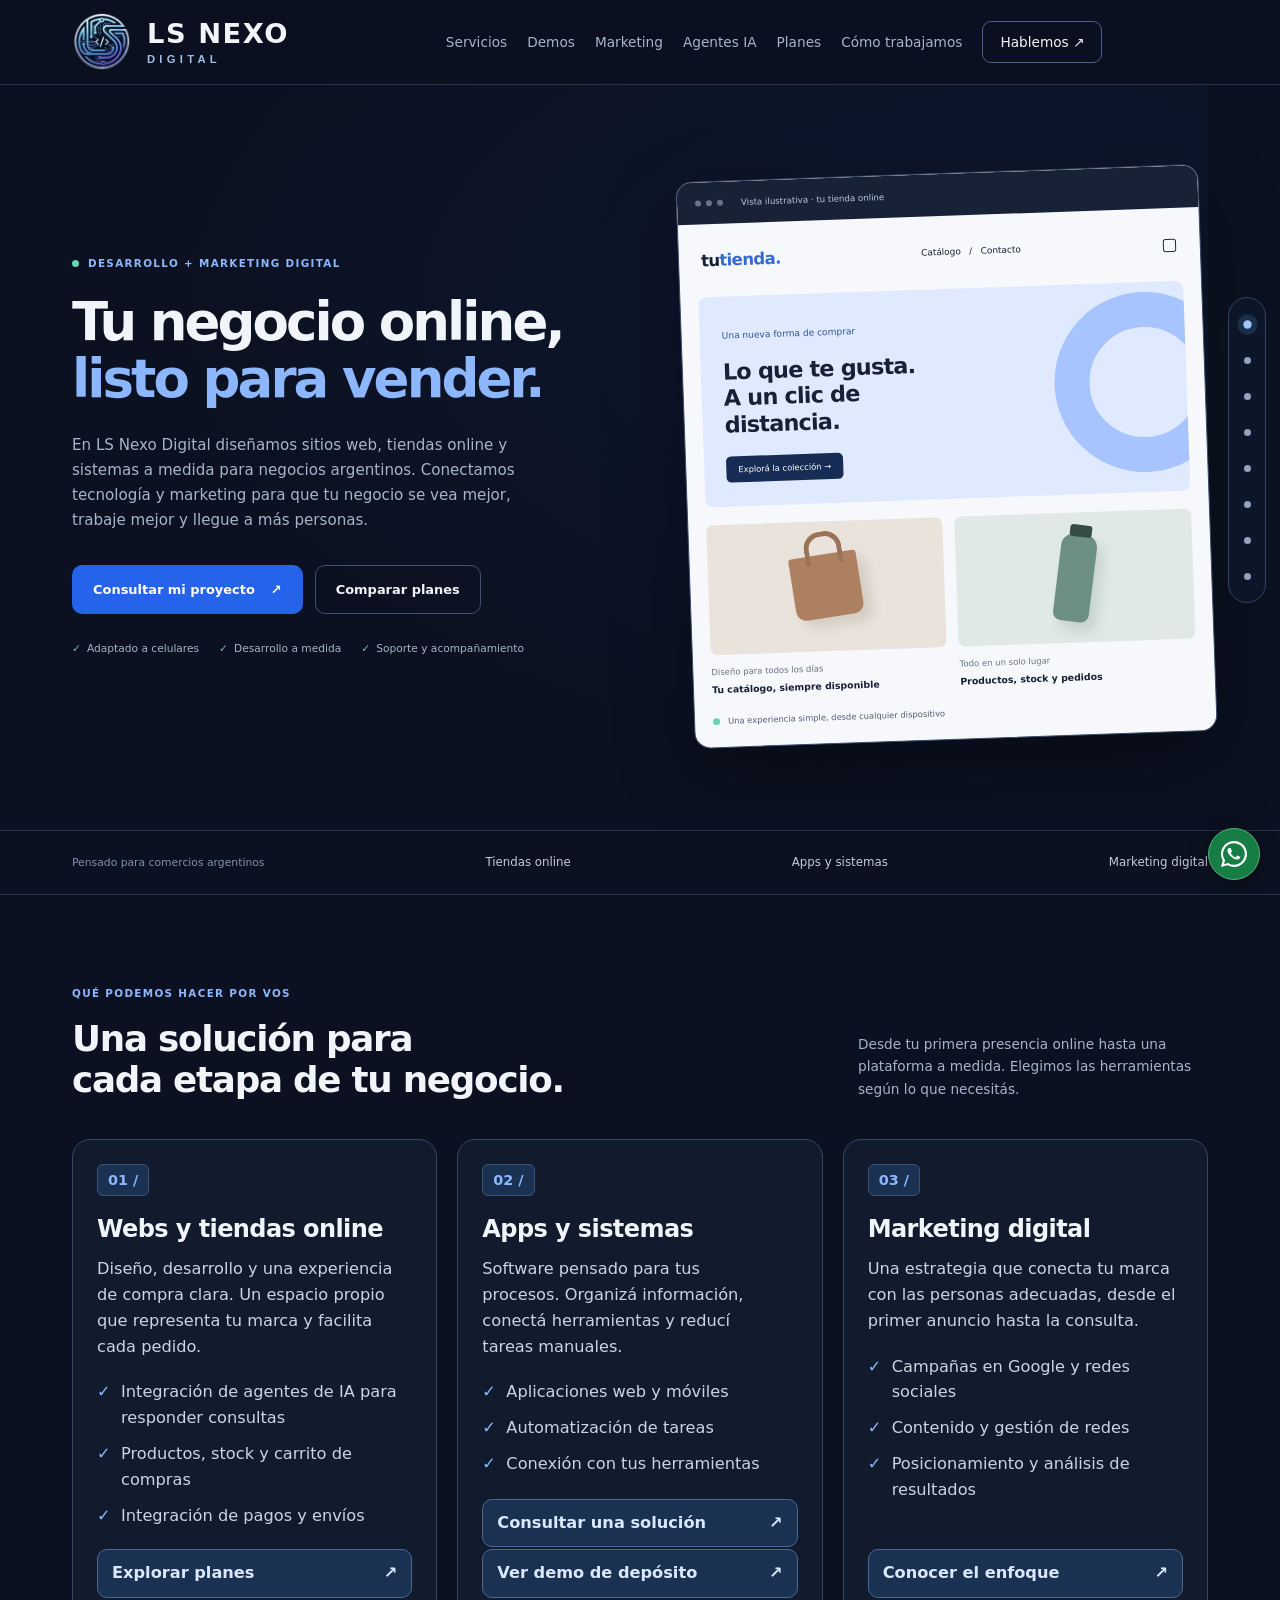
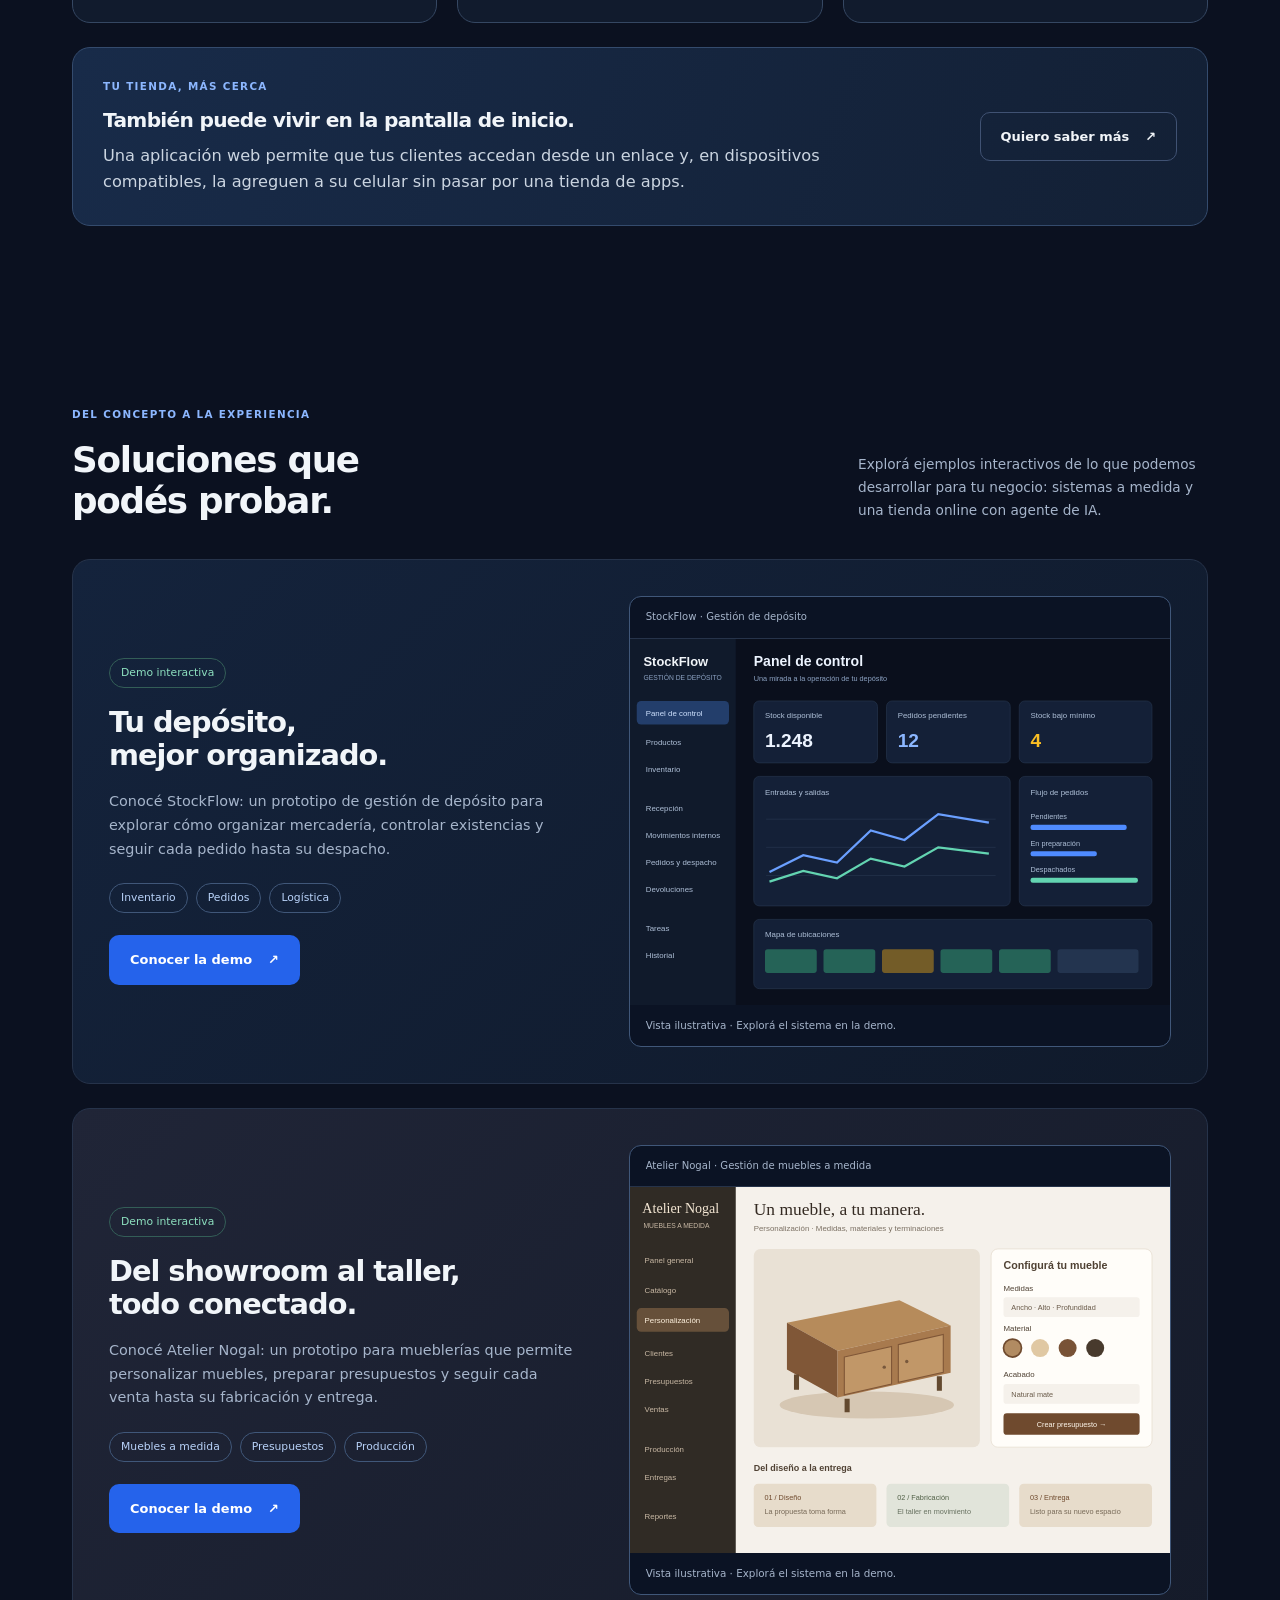
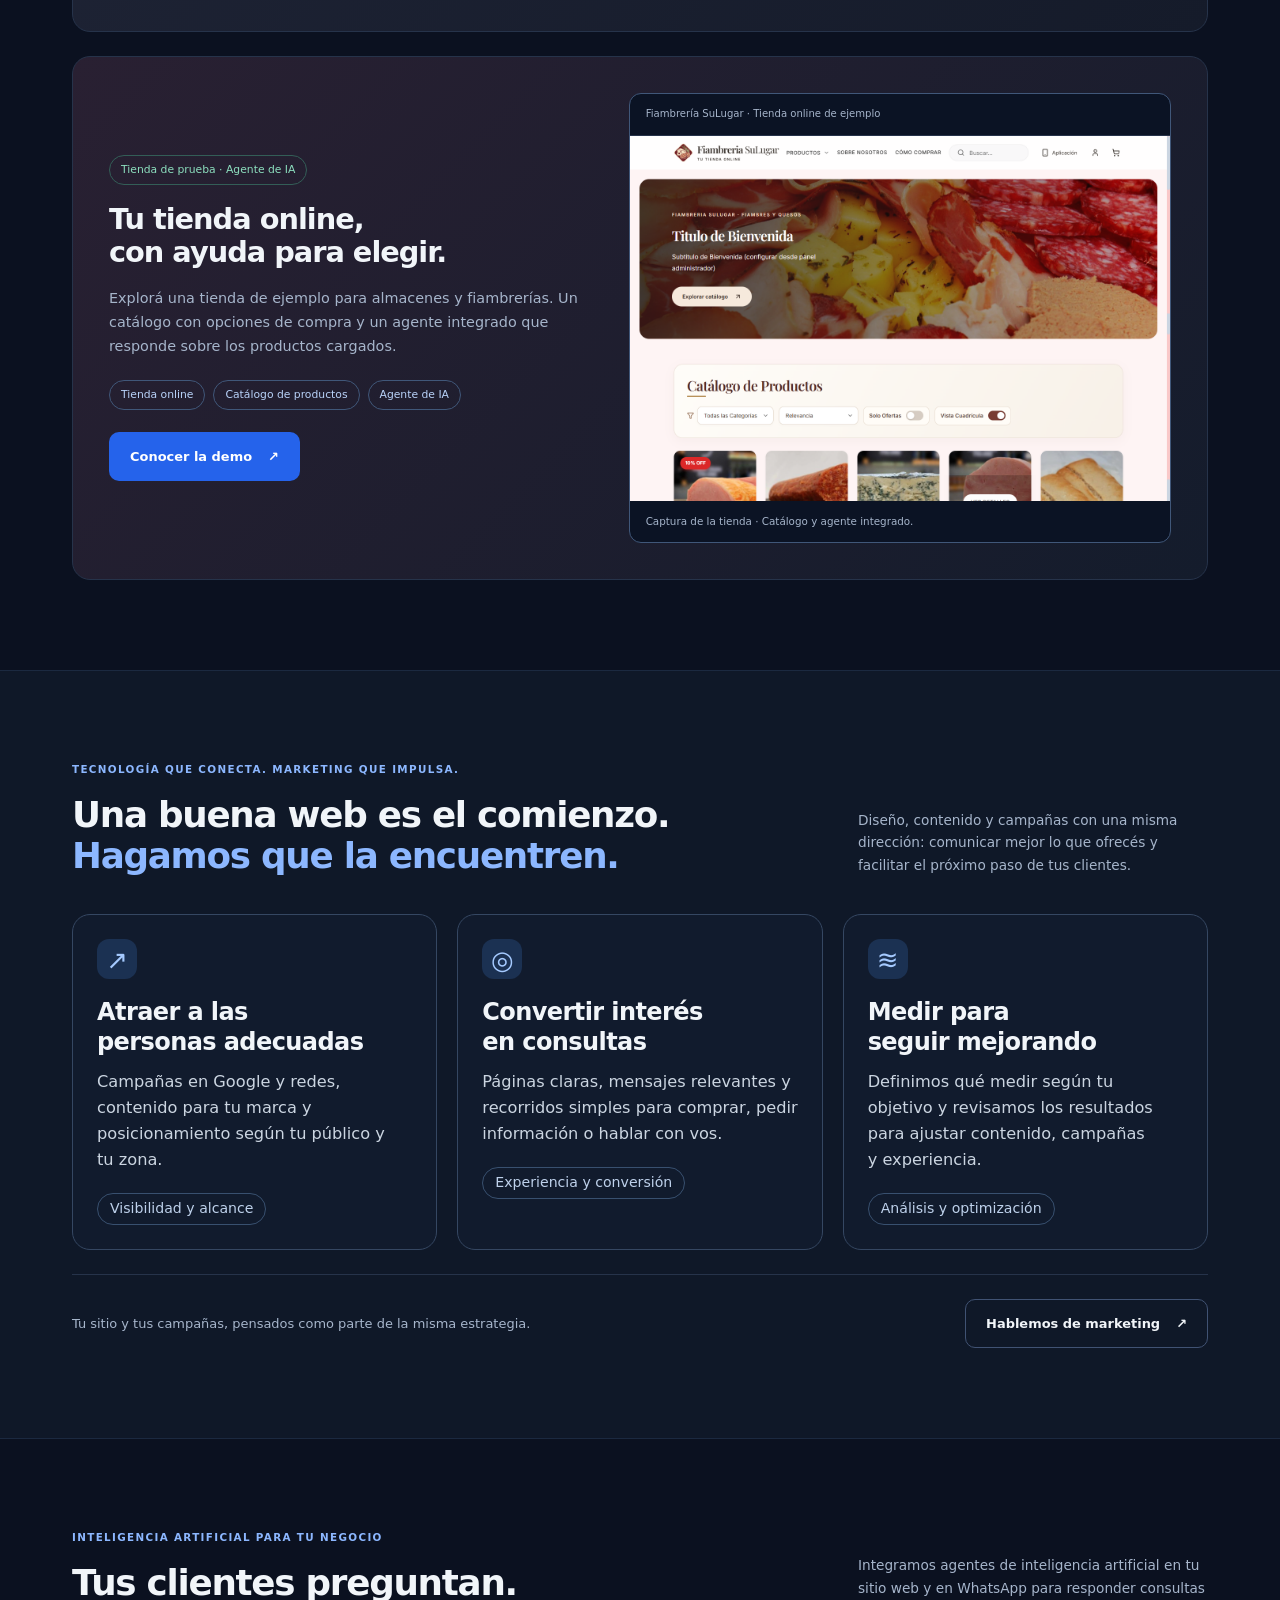
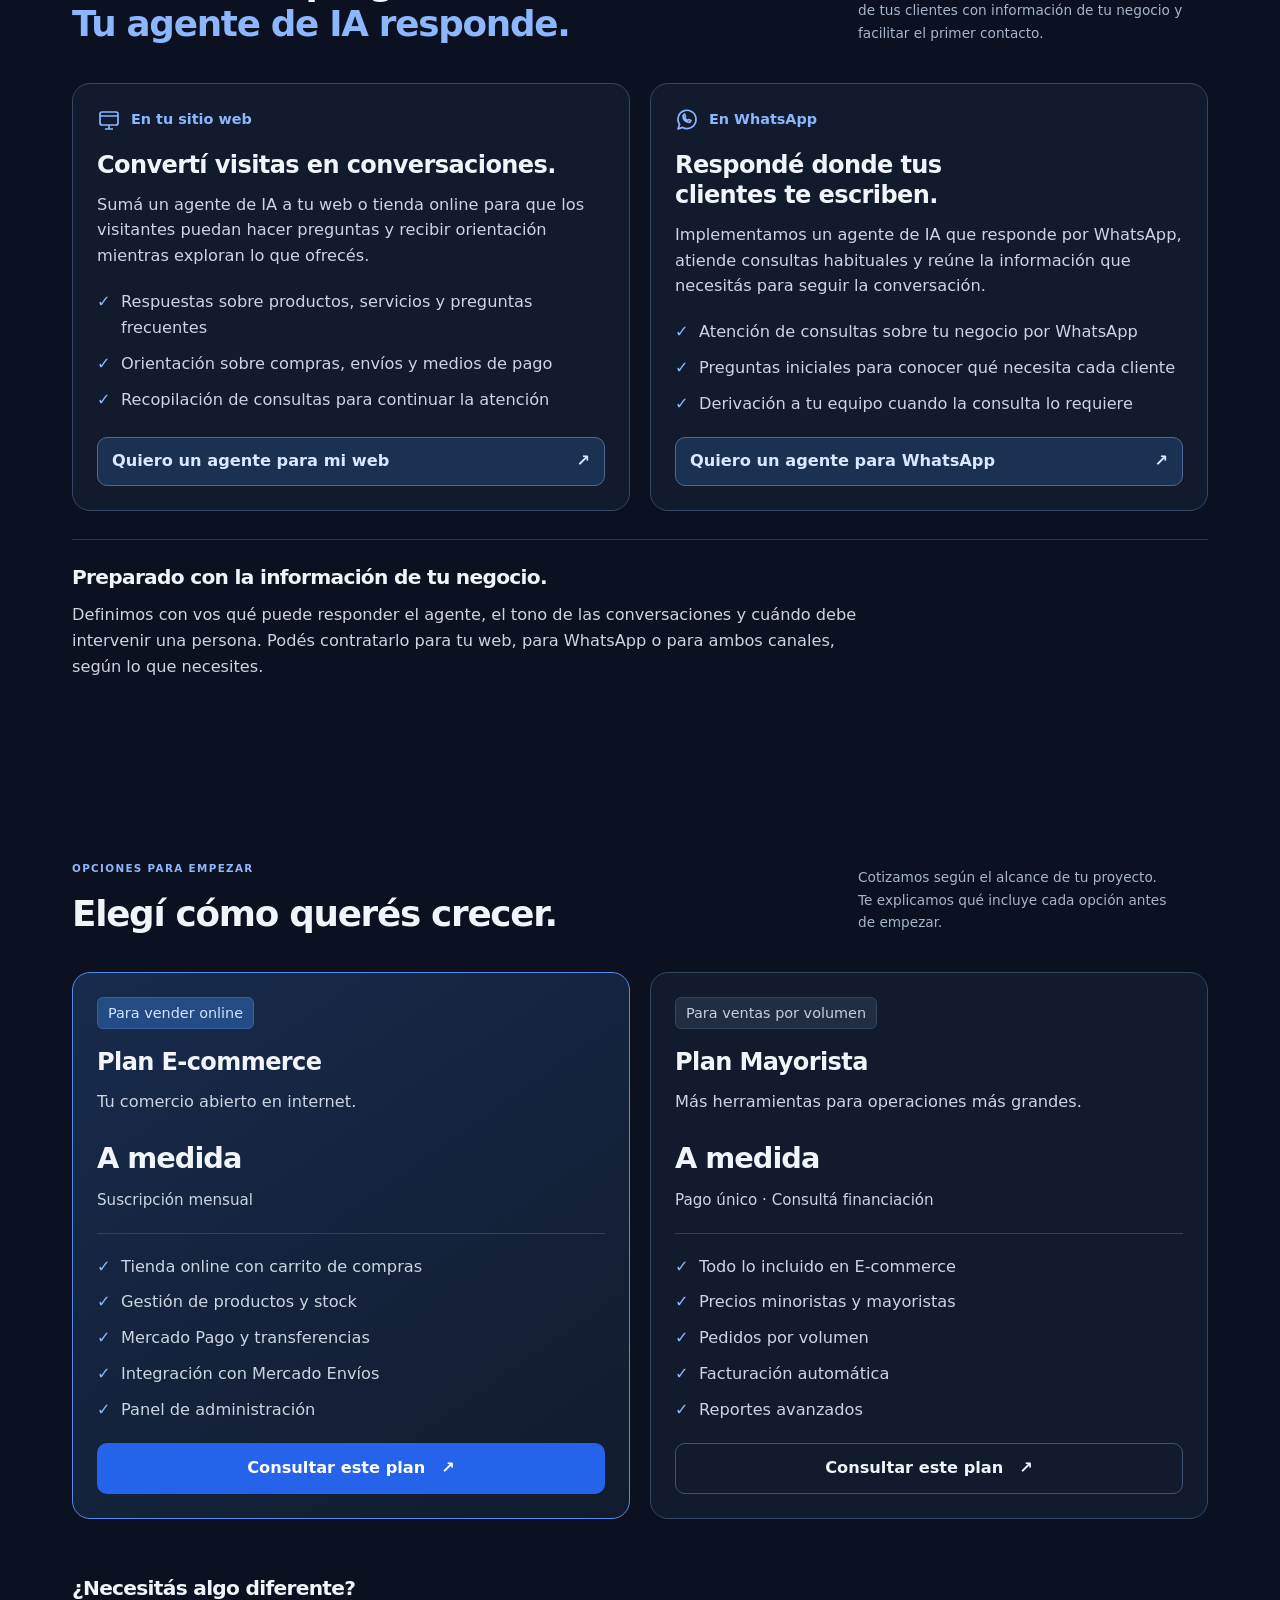
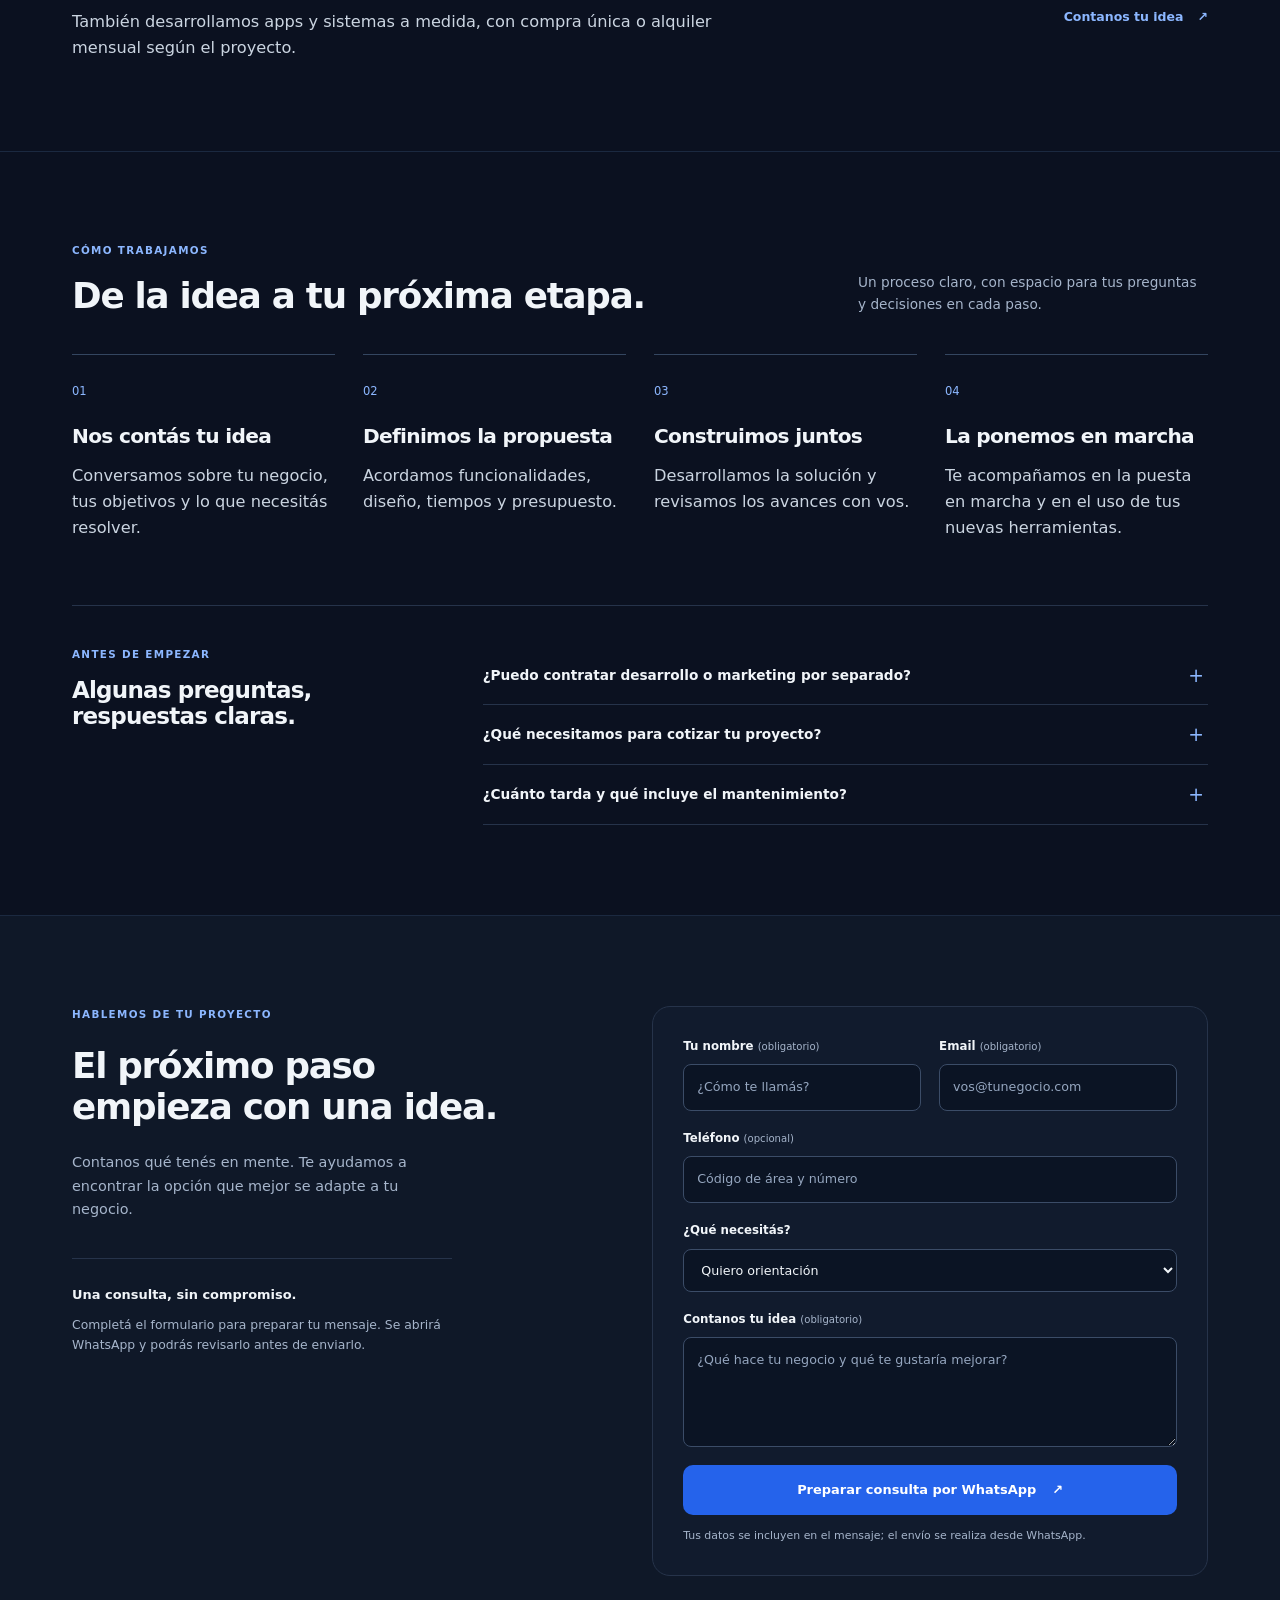
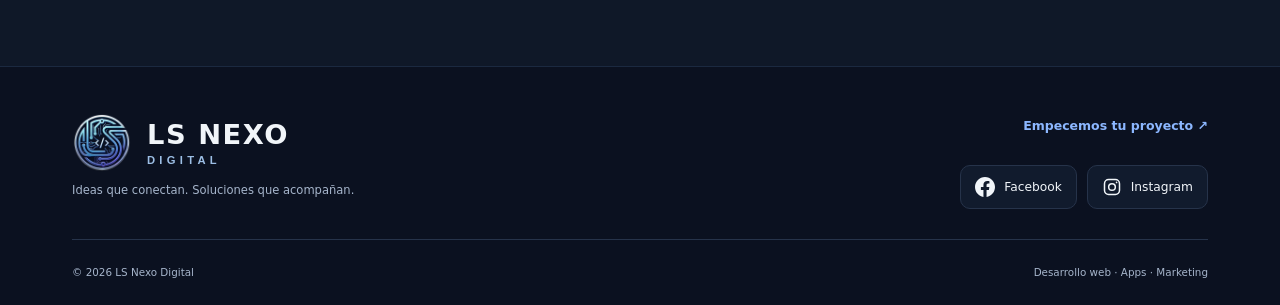
==== commit f55c0100: "Add seccion Demos" ====
--- a/index.html
+++ b/index.html
@@ -29,6 +29,7 @@
     <link rel="shortcut icon" href="favicon.ico">
     <link rel="apple-touch-icon" sizes="180x180" href="img/apple-touch-icon.png">
     <link rel="stylesheet" href="css/estilos_C.css">
+    <link rel="stylesheet" href="css/demos.css">
     <script src="js/script_C.js" defer></script>
 </head>
 <body>
@@ -42,6 +43,7 @@
             <button class="hamburger" type="button" aria-expanded="false" aria-controls="menu-principal" aria-label="Abrir menú"><span></span><span></span><span></span></button>
             <ul class="nav-menu" id="menu-principal">
                 <li><a href="#servicios" class="nav-link">Servicios</a></li>
+                <li><a href="#demos" class="nav-link">Demos</a></li>
                 <li><a href="#marketing" class="nav-link">Marketing</a></li>
                 <li><a href="#agentes-ia" class="nav-link">Agentes IA</a></li>
                 <li><a href="#planes" class="nav-link">Planes</a></li>
@@ -75,10 +77,25 @@
             <div class="section-heading"><div><p class="eyebrow">Qué podemos hacer por vos</p><h2 id="services-title">Una solución para<br>cada etapa de tu negocio.</h2></div><p>Desde tu primera presencia online hasta una plataforma a medida. Elegimos las herramientas según lo que necesitás.</p></div>
             <div class="service-grid">
                 <article class="service-card"><span class="card-icon" aria-hidden="true">01 /</span><h3>Webs y tiendas online</h3><p>Diseño, desarrollo y una experiencia de compra clara. Un espacio propio que representa tu marca y facilita cada pedido.</p><ul class="feature-list"><li>Integración de agentes de IA para responder consultas</li><li>Productos, stock y carrito de compras</li><li>Integración de pagos y envíos</li></ul><a href="#planes" class="text-link">Explorar planes <span aria-hidden="true">↗</span></a></article>
-                <article class="service-card"><span class="card-icon" aria-hidden="true">02 /</span><h3>Apps y sistemas</h3><p>Software pensado para tus procesos. Organizá información, conectá herramientas y reducí tareas manuales.</p><ul class="feature-list"><li>Aplicaciones web y móviles</li><li>Automatización de tareas</li><li>Conexión con tus herramientas</li></ul><a href="#contacto" class="text-link" data-service="app">Consultar una solución <span aria-hidden="true">↗</span></a></article>
+                <article class="service-card"><span class="card-icon" aria-hidden="true">02 /</span><h3>Apps y sistemas</h3><p>Software pensado para tus procesos. Organizá información, conectá herramientas y reducí tareas manuales.</p><ul class="feature-list"><li>Aplicaciones web y móviles</li><li>Automatización de tareas</li><li>Conexión con tus herramientas</li></ul><a href="#contacto" class="text-link" data-service="app">Consultar una solución <span aria-hidden="true">↗</span></a><a href="demos/deposito.html" class="text-link">Ver demo de depósito <span aria-hidden="true">↗</span></a></article>
                 <article class="service-card"><span class="card-icon" aria-hidden="true">03 /</span><h3>Marketing digital</h3><p>Una estrategia que conecta tu marca con las personas adecuadas, desde el primer anuncio hasta la consulta.</p><ul class="feature-list"><li>Campañas en Google y redes sociales</li><li>Contenido y gestión de redes</li><li>Posicionamiento y análisis de resultados</li></ul><a href="#marketing" class="text-link">Conocer el enfoque <span aria-hidden="true">↗</span></a></article>
             </div>
             <aside class="pwa-callout"><div><span class="eyebrow">Tu tienda, más cerca</span><h3>También puede vivir en la pantalla de inicio.</h3><p>Una aplicación web permite que tus clientes accedan desde un enlace y, en dispositivos compatibles, la agreguen a su celular sin pasar por una tienda de apps.</p></div><a href="#contacto" class="button secondary" data-service="pwa">Quiero saber más <span aria-hidden="true">↗</span></a></aside>
+        </section>
+        <section id="demos" class="section container" aria-labelledby="demos-title">
+            <div class="section-heading"><div><p class="eyebrow">Del concepto a la experiencia</p><h2 id="demos-title">Soluciones que<br>podés probar.</h2></div><p>Explorá ejemplos interactivos de lo que podemos desarrollar para tu negocio: sistemas a medida y una tienda online con agente de IA.</p></div>
+            <article class="demo-feature">
+                <div><span class="demo-badge">Demo interactiva</span><h3>Tu depósito,<br>mejor organizado.</h3><p>Conocé StockFlow: un prototipo de gestión de depósito para explorar cómo organizar mercadería, controlar existencias y seguir cada pedido hasta su despacho.</p><div class="demo-tags"><span>Inventario</span><span>Pedidos</span><span>Logística</span></div><a class="button primary" href="demos/deposito.html">Conocer la demo <span aria-hidden="true">↗</span></a></div>
+                <figure class="demo-window"><figcaption>StockFlow · Gestión de depósito</figcaption><img src="img/stockflow-preview.svg" alt="Vista ilustrativa del panel de StockFlow con indicadores, pedidos y ubicaciones" width="960" height="650" loading="lazy"><p>Vista ilustrativa · Explorá el sistema en la demo.</p></figure>
+            </article>
+            <article class="demo-feature demo-feature-muebles">
+                <div><span class="demo-badge">Demo interactiva</span><h3>Del showroom al taller,<br>todo conectado.</h3><p>Conocé Atelier Nogal: un prototipo para mueblerías que permite personalizar muebles, preparar presupuestos y seguir cada venta hasta su fabricación y entrega.</p><div class="demo-tags"><span>Muebles a medida</span><span>Presupuestos</span><span>Producción</span></div><a class="button primary" href="demos/muebles.html">Conocer la demo <span aria-hidden="true">↗</span></a></div>
+                <figure class="demo-window"><figcaption>Atelier Nogal · Gestión de muebles a medida</figcaption><img src="img/muebles-preview.svg" alt="Vista ilustrativa de un configurador de muebles con materiales y etapas de producción" width="960" height="650" loading="lazy"><p>Vista ilustrativa · Explorá el sistema en la demo.</p></figure>
+            </article>
+            <article class="demo-feature demo-feature-tienda">
+                <div><span class="demo-badge">Tienda de prueba · Agente de IA</span><h3>Tu tienda online,<br>con ayuda para elegir.</h3><p>Explorá una tienda de ejemplo para almacenes y fiambrerías. Un catálogo con opciones de compra y un agente integrado que responde sobre los productos cargados.</p><div class="demo-tags"><span>Tienda online</span><span>Catálogo de productos</span><span>Agente de IA</span></div><a class="button primary" href="demos/tienda.html">Conocer la demo <span aria-hidden="true">↗</span></a></div>
+                <figure class="demo-window"><figcaption>Fiambrería SuLugar · Tienda online de ejemplo</figcaption><img class="demo-store-image" src="img/tienda-preview.png" alt="Captura de la tienda de prueba con catálogo de fiambres, quesos y panificados" width="1366" height="2643" loading="lazy"><p>Captura de la tienda · Catálogo y agente integrado.</p></figure>
+            </article>
         </section>
         <section id="marketing" class="section section-tinted" aria-labelledby="marketing-title">
             <div class="container">
@@ -151,6 +168,7 @@
     <nav class="section-nav" aria-label="Ir a una sección">
         <a href="#inicio" class="section-dot" aria-label="Inicio" aria-current="location"><span class="dot-label">Inicio</span><span class="dot-mark" aria-hidden="true"></span></a>
         <a href="#servicios" class="section-dot" aria-label="Servicios"><span class="dot-label">Servicios</span><span class="dot-mark" aria-hidden="true"></span></a>
+        <a href="#demos" class="section-dot" aria-label="Demos"><span class="dot-label">Demos</span><span class="dot-mark" aria-hidden="true"></span></a>
         <a href="#marketing" class="section-dot" aria-label="Marketing"><span class="dot-label">Marketing</span><span class="dot-mark" aria-hidden="true"></span></a>
         <a href="#agentes-ia" class="section-dot" aria-label="Agentes de IA"><span class="dot-label">Agentes de IA</span><span class="dot-mark" aria-hidden="true"></span></a>
         <a href="#planes" class="section-dot" aria-label="Planes"><span class="dot-label">Planes</span><span class="dot-mark" aria-hidden="true"></span></a>
--- a/css/estilos_C.css
+++ b/css/estilos_C.css
@@ -1,7 +1,7 @@
-:root{color-scheme:dark;--bg:#0b1120;--surface:#111b2d;--line:#26334a;--text:#f1f5f9;--muted:#a6b5cb;--blue:#8cb7ff;--primary:#2563eb;--radius:18px}
-*{box-sizing:border-box}html{scroll-behavior:smooth;scroll-padding-top:100px}body{margin:0;background:var(--bg);color:var(--text);font-family:'Segoe UI',system-ui,sans-serif;line-height:1.65}a{color:inherit;text-decoration:none}button,input,select,textarea{font:inherit}button,a,input,select,textarea{-webkit-tap-highlight-color:transparent}button{cursor:pointer}button:focus-visible,a:focus-visible,input:focus-visible,select:focus-visible,textarea:focus-visible{outline:3px solid #a8c9ff;outline-offset:5px}h1,h2,h3,p{margin:0}h1,h2,h3{line-height:1.15;letter-spacing:-.035em}h2{font-size:clamp(1.9rem,3.1vw,2.8rem)}h3{font-size:1.35rem}p{color:var(--muted)}.container{width:min(1160px,calc(100% - 64px));margin-inline:auto}.skip-link{position:fixed;top:12px;left:12px;transform:translateY(-180%);background:var(--primary);padding:12px 20px;z-index:100}.skip-link:focus{transform:none}.header{position:sticky;top:0;z-index:30;background:rgba(11,17,32,.95);border-bottom:1px solid var(--line);backdrop-filter:blur(16px)}.navbar{min-height:84px;display:flex;align-items:center;justify-content:space-between;gap:24px}.logo-link{display:flex;align-items:center;gap:12px}.logo-img{width:44px;height:44px;object-fit:contain;border-radius:9px}.logo-text{font-size:1.05rem;font-weight:750;letter-spacing:.025em;white-space:nowrap}.logo-text span{color:var(--blue)}.nav-menu{display:flex;align-items:center;gap:30px;list-style:none;padding:0;margin:0}.nav-link{font-size:.9rem;color:var(--muted);display:block;padding:10px 0}.nav-link:hover,.nav-link[aria-current]{color:var(--text)}.nav-contact{border:1px solid #46618a;border-radius:9px;padding:9px 17px;color:var(--text)}.hamburger{display:none;border:1px solid var(--line);background:var(--surface);padding:11px;border-radius:9px;width:44px;height:44px}.hamburger span{display:block;height:2px;background:var(--text);margin:4px 0}.hero{display:grid;grid-template-columns:1.05fr 1fr;gap:64px;align-items:center;padding-block:88px 90px;min-height:650px}.eyebrow{text-transform:uppercase;font-size:.72rem;letter-spacing:.13em;font-weight:700;color:var(--blue);display:flex;gap:9px;align-items:center;margin-bottom:22px}.status-dot{display:inline-block;flex-shrink:0;width:7px;height:7px;border-radius:50%;background:#66d6b0}.hero h1{font-size:clamp(2.7rem,4.6vw,4.3rem);font-weight:750;letter-spacing:-.055em;line-height:1.07}.hero h1>span{color:var(--blue)}.hero-description{font-size:1.05rem;max-width:470px;margin-top:26px}.hero-buttons{display:flex;flex-wrap:wrap;gap:12px;margin-top:32px}.button{display:inline-flex;align-items:center;justify-content:center;gap:16px;padding:13px 20px;min-height:48px;border-radius:10px;font-size:.9rem;font-weight:650;border:1px solid transparent;transition:background .18s,border-color .18s}.primary{background:var(--primary);color:#fff}.primary:hover{background:#1d4ed8}.secondary{background:transparent;border-color:#405273;color:var(--text)}.secondary:hover{background:#1c2940;border-color:#6889ba}.hero-benefits{display:flex;flex-wrap:wrap;gap:10px 20px;list-style:none;padding:0;margin:26px 0 0;font-size:.74rem;color:var(--muted)}.hero-benefits li::before{content:'✓';color:#79bfaa;margin-right:6px}.hero-preview{min-width:0;border:1px solid #3a4d6b;border-radius:16px;background:#f7f8fc;color:#172037;box-shadow:0 25px 80px #0005;overflow:hidden;transform:rotate(-2deg)}.preview-top{background:#172237;display:flex;align-items:center;gap:18px;padding:14px 18px;font-size:.6rem;color:#b8c7db}.browser-dots{display:flex;gap:5px}.browser-dots b{width:6px;height:6px;background:#65738b;border-radius:50%}.store-nav{display:flex;align-items:center;justify-content:space-between;padding:22px;font-size:.62rem}.store-nav strong{font-size:1.15rem;letter-spacing:-.04em}.store-nav strong span{color:#356ad1}.bag-icon{font-size:1.2rem}.store-banner{background:#dfe9ff;margin:0 18px;border-radius:8px;padding:26px 22px;position:relative;overflow:hidden;min-height:185px}.store-banner>span:first-child{font-size:.63rem;color:#315593;position:relative;z-index:1}.store-banner h2{font-size:1.55rem;line-height:1.2;position:relative;z-index:1;margin:12px 0 18px;max-width:250px}.mock-button{background:#172c54;color:white;font-size:.58rem;padding:8px 12px;border-radius:5px;position:relative;z-index:1}.banner-orbit{width:180px;height:180px;border:35px solid #a8c4ff;border-radius:50%;position:absolute;right:-48px;top:10px}.preview-products{display:grid;grid-template-columns:1fr 1fr;gap:12px;padding:18px}.product-art{height:130px;border-radius:7px;display:grid;place-items:center;overflow:hidden}.art-bag{background:#e9e3db}.art-bag div{width:68px;height:63px;background:#ac8061;position:relative;border-radius:3px 3px 10px 10px;box-shadow:8px 9px 12px #50301b20;transform:rotate(-7deg)}.art-bag div::before{content:'';position:absolute;top:-23px;left:17px;width:28px;height:28px;border:5px solid #997356;border-bottom:0;border-radius:17px 17px 0 0}.art-bottle{background:#e0e9e5}.art-bottle div{width:36px;height:88px;border-radius:13px 13px 8px 8px;background:#6d9082;position:relative;box-shadow:8px 9px 12px #23473320;transform:rotate(9deg)}.art-bottle div::before{content:'';position:absolute;top:-9px;left:7px;width:22px;height:12px;background:#354b45;border-radius:3px}.mock-product>span{display:block;font-size:.59rem;color:#687283;margin:10px 0 3px}.mock-product>strong{display:block;font-size:.65rem;font-weight:600}.preview-bottom{display:flex;gap:8px;align-items:center;padding:0 18px 18px;color:#516075;font-size:.58rem}.capabilities{border-block:1px solid var(--line)}.capabilities .container{display:flex;flex-wrap:wrap;align-items:center;justify-content:space-between;gap:18px;padding-block:22px;color:#c2ccdb;font-size:.82rem}.capabilities span:first-child{color:#8193ad;font-size:.75rem}.section{padding-block:90px}.section-tinted{background:#0f1828;border-block:1px solid #1b2940}.section-heading{display:flex;justify-content:space-between;align-items:end;gap:40px;margin-bottom:38px}.section-heading .eyebrow{margin-bottom:16px}.section-heading>p{max-width:350px;font-size:.95rem}.service-grid{display:grid;grid-template-columns:repeat(3,1fr);gap:18px}.service-card{background:var(--surface);border:1px solid var(--line);border-radius:var(--radius);padding:28px;display:flex;flex-direction:column}.card-icon{color:var(--blue);font-size:.84rem;font-weight:650;margin-bottom:34px}.service-card h3{margin-bottom:14px}.service-card>p{font-size:.9rem}.feature-list{list-style:none;padding:0;margin:24px 0 28px;font-size:.85rem;color:#c2cee0}.feature-list li{position:relative;padding-left:22px;margin:12px 0}.feature-list li::before{content:'✓';position:absolute;left:0;color:var(--blue)}.text-link{font-size:.87rem;font-weight:650;color:var(--blue);display:inline-flex;gap:14px;align-items:center;min-height:44px}.text-link:hover{color:#c7ddff;text-decoration:underline;text-underline-offset:5px}.service-card .text-link{margin-top:auto}.pwa-callout{margin-top:24px;border:1px solid #344b6d;background:linear-gradient(110deg,#182b49,#132035);padding:30px;border-radius:var(--radius);display:flex;gap:30px;align-items:center;justify-content:space-between}.pwa-callout .eyebrow{margin-bottom:12px}.pwa-callout h3{font-size:1.2rem;margin-bottom:10px}.pwa-callout p{max-width:730px;font-size:.9rem}.pwa-callout .button{flex-shrink:0}.plans-grid{display:grid;grid-template-columns:1fr 1fr;gap:24px}.plan-card{padding:32px;border:1px solid var(--line);border-radius:var(--radius);background:var(--surface);display:flex;flex-direction:column}.plan-card.featured{border-color:#548bea;background:linear-gradient(145deg,#172b4c,#111b2d)}.plan-badge{align-self:flex-start;background:#254b85;border:1px solid #38619c;color:#d1e4ff;padding:5px 10px;border-radius:6px;font-size:.7rem;margin-bottom:25px}.plan-badge.subdued{background:#202d43;border-color:#34445d;color:#c4cee0}.plan-card h3{font-size:1.65rem;margin-bottom:10px}.plan-card>p{font-size:.9rem}.plan-price{font-size:2rem;font-weight:700;margin-top:25px;padding-bottom:24px;border-bottom:1px solid #30415b;letter-spacing:-.035em}.plan-price span{display:block;color:var(--muted);font-size:.8rem;font-weight:400;letter-spacing:0;margin-top:5px}.plan-card .button{margin-top:auto}.custom-plan{display:flex;gap:25px;justify-content:space-between;align-items:center;margin-top:30px;padding:26px 0 0}.custom-plan h3{font-size:1.05rem;margin-bottom:8px}.custom-plan p{font-size:.9rem;max-width:680px}.custom-plan .text-link{flex-shrink:0}.process-grid{display:grid;grid-template-columns:repeat(4,1fr);gap:28px;list-style:none;padding:0;margin:0}.process-grid li{border-top:1px solid #344660;padding-top:24px}.process-grid li>span{color:var(--blue);font-size:.8rem}.process-grid h3{font-size:1.1rem;margin:20px 0 14px}.process-grid p{font-size:.9rem}.contact-grid{display:grid;grid-template-columns:1fr 1.1fr;gap:75px;align-items:start}.contact-copy>p:not(.eyebrow){margin:24px 0;max-width:390px}.contact-note{margin-top:36px;padding-top:24px;border-top:1px solid var(--line);max-width:380px}.contact-note strong{font-size:.9rem}.contact-note p{margin-top:8px;font-size:.86rem}.contact-form{background:var(--surface);border:1px solid var(--line);border-radius:var(--radius);padding:30px}.form-row{display:grid;grid-template-columns:1fr 1fr;gap:18px}.field{margin-bottom:18px;min-width:0}.field label{display:block;margin-bottom:8px;font-size:.82rem;font-weight:600}.field label span{font-size:.7rem;color:var(--muted);font-weight:400}.field input,.field select,.field textarea{display:block;width:100%;min-width:0;border:1px solid #3b4c67;border-radius:8px;background:#0b1424;color:var(--text);padding:12px 13px;font-size:.88rem}.field input::placeholder,.field textarea::placeholder{color:#95a6bf}.field textarea{resize:vertical;min-height:110px}.contact-form .button{width:100%}.form-help,.form-status{font-size:.76rem;margin-top:12px}.form-status:empty{display:none}.form-status a{color:var(--blue);text-decoration:underline}.footer{padding:38px 0 24px}.footer-content{display:flex;align-items:center;justify-content:space-between;gap:25px}.footer-content p{font-size:.8rem;margin-top:8px}.footer-bottom{display:flex;justify-content:space-between;gap:20px;padding-top:24px;margin-top:30px;border-top:1px solid var(--line);font-size:.72rem;color:var(--muted)}.whatsapp-float{position:fixed;bottom:20px;right:20px;width:52px;height:52px;border-radius:50%;display:grid;place-items:center;background:#167d45;color:#fff;box-shadow:0 4px 20px #0005;z-index:25;border:1px solid #55ad7a}.whatsapp-float:hover{background:#126a39}
+:root{font-size:90%;color-scheme:dark;--bg:#0b1120;--surface:#111b2d;--line:#26334a;--text:#f1f5f9;--muted:#a6b5cb;--blue:#8cb7ff;--primary:#2563eb;--radius:18px}
+*{box-sizing:border-box}html{scroll-behavior:smooth;scroll-padding-top:100px}body{margin:0;background:var(--bg);color:var(--text);font-family:'Segoe UI',system-ui,sans-serif;line-height:1.65}a{color:inherit;text-decoration:none}button,input,select,textarea{font:inherit}button,a,input,select,textarea{-webkit-tap-highlight-color:transparent}button{cursor:pointer}button:focus-visible,a:focus-visible,input:focus-visible,select:focus-visible,textarea:focus-visible{outline:3px solid #a8c9ff;outline-offset:5px}h1,h2,h3,p{margin:0}h1,h2,h3{line-height:1.15;letter-spacing:-.035em}h2{font-size:clamp(1.9rem,2.79vw,2.8rem)}h3{font-size:1.35rem}p{color:var(--muted)}.container{width:min(1160px,calc(100% - 64px));margin-inline:auto}.skip-link{position:fixed;top:12px;left:12px;transform:translateY(-180%);background:var(--primary);padding:12px 20px;z-index:100}.skip-link:focus{transform:none}.header{position:sticky;top:0;z-index:30;background:rgba(11,17,32,.95);border-bottom:1px solid var(--line);backdrop-filter:blur(16px)}.navbar{min-height:84px;display:flex;align-items:center;justify-content:space-between;gap:24px}.logo-link{display:flex;align-items:center;gap:12px}.logo-img{width:44px;height:44px;object-fit:contain;border-radius:9px}.logo-text{font-size:1.05rem;font-weight:750;letter-spacing:.025em;white-space:nowrap}.logo-text span{color:var(--blue)}.nav-menu{display:flex;align-items:center;gap:30px;list-style:none;padding:0;margin:0}.nav-link{font-size:.9rem;color:var(--muted);display:block;padding:10px 0}.nav-link:hover,.nav-link[aria-current]{color:var(--text)}.nav-contact{border:1px solid #46618a;border-radius:9px;padding:9px 17px;color:var(--text)}.hamburger{display:none;border:1px solid var(--line);background:var(--surface);padding:11px;border-radius:9px;width:44px;height:44px}.hamburger span{display:block;height:2px;background:var(--text);margin:4px 0}.hero{display:grid;grid-template-columns:1.05fr 1fr;gap:64px;align-items:center;padding-block:88px 90px;min-height:650px}.eyebrow{text-transform:uppercase;font-size:.72rem;letter-spacing:.13em;font-weight:700;color:var(--blue);display:flex;gap:9px;align-items:center;margin-bottom:22px}.status-dot{display:inline-block;flex-shrink:0;width:7px;height:7px;border-radius:50%;background:#66d6b0}.hero h1{font-size:clamp(2.7rem,4.14vw,4.3rem);font-weight:750;letter-spacing:-.055em;line-height:1.07}.hero h1>span{color:var(--blue)}.hero-description{font-size:1.05rem;max-width:470px;margin-top:26px}.hero-buttons{display:flex;flex-wrap:wrap;gap:12px;margin-top:32px}.button{display:inline-flex;align-items:center;justify-content:center;gap:16px;padding:13px 20px;min-height:48px;border-radius:10px;font-size:.9rem;font-weight:650;border:1px solid transparent;transition:background .18s,border-color .18s}.primary{background:var(--primary);color:#fff}.primary:hover{background:#1d4ed8}.secondary{background:transparent;border-color:#405273;color:var(--text)}.secondary:hover{background:#1c2940;border-color:#6889ba}.hero-benefits{display:flex;flex-wrap:wrap;gap:10px 20px;list-style:none;padding:0;margin:26px 0 0;font-size:.74rem;color:var(--muted)}.hero-benefits li::before{content:'✓';color:#79bfaa;margin-right:6px}.hero-preview{min-width:0;border:1px solid #3a4d6b;border-radius:16px;background:#f7f8fc;color:#172037;box-shadow:0 25px 80px #0005;overflow:hidden;transform:rotate(-2deg)}.preview-top{background:#172237;display:flex;align-items:center;gap:18px;padding:14px 18px;font-size:.6rem;color:#b8c7db}.browser-dots{display:flex;gap:5px}.browser-dots b{width:6px;height:6px;background:#65738b;border-radius:50%}.store-nav{display:flex;align-items:center;justify-content:space-between;padding:22px;font-size:.62rem}.store-nav strong{font-size:1.15rem;letter-spacing:-.04em}.store-nav strong span{color:#356ad1}.bag-icon{font-size:1.2rem}.store-banner{background:#dfe9ff;margin:0 18px;border-radius:8px;padding:26px 22px;position:relative;overflow:hidden;min-height:185px}.store-banner>span:first-child{font-size:.63rem;color:#315593;position:relative;z-index:1}.store-banner h2{font-size:1.55rem;line-height:1.2;position:relative;z-index:1;margin:12px 0 18px;max-width:250px}.mock-button{background:#172c54;color:white;font-size:.58rem;padding:8px 12px;border-radius:5px;position:relative;z-index:1}.banner-orbit{width:180px;height:180px;border:35px solid #a8c4ff;border-radius:50%;position:absolute;right:-48px;top:10px}.preview-products{display:grid;grid-template-columns:1fr 1fr;gap:12px;padding:18px}.product-art{height:130px;border-radius:7px;display:grid;place-items:center;overflow:hidden}.art-bag{background:#e9e3db}.art-bag div{width:68px;height:63px;background:#ac8061;position:relative;border-radius:3px 3px 10px 10px;box-shadow:8px 9px 12px #50301b20;transform:rotate(-7deg)}.art-bag div::before{content:'';position:absolute;top:-23px;left:17px;width:28px;height:28px;border:5px solid #997356;border-bottom:0;border-radius:17px 17px 0 0}.art-bottle{background:#e0e9e5}.art-bottle div{width:36px;height:88px;border-radius:13px 13px 8px 8px;background:#6d9082;position:relative;box-shadow:8px 9px 12px #23473320;transform:rotate(9deg)}.art-bottle div::before{content:'';position:absolute;top:-9px;left:7px;width:22px;height:12px;background:#354b45;border-radius:3px}.mock-product>span{display:block;font-size:.59rem;color:#687283;margin:10px 0 3px}.mock-product>strong{display:block;font-size:.65rem;font-weight:600}.preview-bottom{display:flex;gap:8px;align-items:center;padding:0 18px 18px;color:#516075;font-size:.58rem}.capabilities{border-block:1px solid var(--line)}.capabilities .container{display:flex;flex-wrap:wrap;align-items:center;justify-content:space-between;gap:18px;padding-block:22px;color:#c2ccdb;font-size:.82rem}.capabilities span:first-child{color:#8193ad;font-size:.75rem}.section{padding-block:90px}.section-tinted{background:#0f1828;border-block:1px solid #1b2940}.section-heading{display:flex;justify-content:space-between;align-items:end;gap:40px;margin-bottom:38px}.section-heading .eyebrow{margin-bottom:16px}.section-heading>p{max-width:350px;font-size:.95rem}.service-grid{display:grid;grid-template-columns:repeat(3,1fr);gap:18px}.service-card{background:var(--surface);border:1px solid var(--line);border-radius:var(--radius);padding:28px;display:flex;flex-direction:column}.card-icon{color:var(--blue);font-size:.84rem;font-weight:650;margin-bottom:34px}.service-card h3{margin-bottom:14px}.service-card>p{font-size:.9rem}.feature-list{list-style:none;padding:0;margin:24px 0 28px;font-size:.85rem;color:#c2cee0}.feature-list li{position:relative;padding-left:22px;margin:12px 0}.feature-list li::before{content:'✓';position:absolute;left:0;color:var(--blue)}.text-link{font-size:.87rem;font-weight:650;color:var(--blue);display:inline-flex;gap:14px;align-items:center;min-height:44px}.text-link:hover{color:#c7ddff;text-decoration:underline;text-underline-offset:5px}.service-card .text-link{margin-top:auto}.pwa-callout{margin-top:24px;border:1px solid #344b6d;background:linear-gradient(110deg,#182b49,#132035);padding:30px;border-radius:var(--radius);display:flex;gap:30px;align-items:center;justify-content:space-between}.pwa-callout .eyebrow{margin-bottom:12px}.pwa-callout h3{font-size:1.2rem;margin-bottom:10px}.pwa-callout p{max-width:730px;font-size:.9rem}.pwa-callout .button{flex-shrink:0}.plans-grid{display:grid;grid-template-columns:1fr 1fr;gap:24px}.plan-card{padding:32px;border:1px solid var(--line);border-radius:var(--radius);background:var(--surface);display:flex;flex-direction:column}.plan-card.featured{border-color:#548bea;background:linear-gradient(145deg,#172b4c,#111b2d)}.plan-badge{align-self:flex-start;background:#254b85;border:1px solid #38619c;color:#d1e4ff;padding:5px 10px;border-radius:6px;font-size:.7rem;margin-bottom:25px}.plan-badge.subdued{background:#202d43;border-color:#34445d;color:#c4cee0}.plan-card h3{font-size:1.65rem;margin-bottom:10px}.plan-card>p{font-size:.9rem}.plan-price{font-size:2rem;font-weight:700;margin-top:25px;padding-bottom:24px;border-bottom:1px solid #30415b;letter-spacing:-.035em}.plan-price span{display:block;color:var(--muted);font-size:.8rem;font-weight:400;letter-spacing:0;margin-top:5px}.plan-card .button{margin-top:auto}.custom-plan{display:flex;gap:25px;justify-content:space-between;align-items:center;margin-top:30px;padding:26px 0 0}.custom-plan h3{font-size:1.05rem;margin-bottom:8px}.custom-plan p{font-size:.9rem;max-width:680px}.custom-plan .text-link{flex-shrink:0}.process-grid{display:grid;grid-template-columns:repeat(4,1fr);gap:28px;list-style:none;padding:0;margin:0}.process-grid li{border-top:1px solid #344660;padding-top:24px}.process-grid li>span{color:var(--blue);font-size:.8rem}.process-grid h3{font-size:1.1rem;margin:20px 0 14px}.process-grid p{font-size:.9rem}.contact-grid{display:grid;grid-template-columns:1fr 1.1fr;gap:75px;align-items:start}.contact-copy>p:not(.eyebrow){margin:24px 0;max-width:390px}.contact-note{margin-top:36px;padding-top:24px;border-top:1px solid var(--line);max-width:380px}.contact-note strong{font-size:.9rem}.contact-note p{margin-top:8px;font-size:.86rem}.contact-form{background:var(--surface);border:1px solid var(--line);border-radius:var(--radius);padding:30px}.form-row{display:grid;grid-template-columns:1fr 1fr;gap:18px}.field{margin-bottom:18px;min-width:0}.field label{display:block;margin-bottom:8px;font-size:.82rem;font-weight:600}.field label span{font-size:.7rem;color:var(--muted);font-weight:400}.field input,.field select,.field textarea{display:block;width:100%;min-width:0;border:1px solid #3b4c67;border-radius:8px;background:#0b1424;color:var(--text);padding:12px 13px;font-size:.88rem}.field input::placeholder,.field textarea::placeholder{color:#95a6bf}.field textarea{resize:vertical;min-height:110px}.contact-form .button{width:100%}.form-help,.form-status{font-size:.76rem;margin-top:12px}.form-status:empty{display:none}.form-status a{color:var(--blue);text-decoration:underline}.footer{padding:38px 0 24px}.footer-content{display:flex;align-items:center;justify-content:space-between;gap:25px}.footer-content p{font-size:.8rem;margin-top:8px}.footer-bottom{display:flex;justify-content:space-between;gap:20px;padding-top:24px;margin-top:30px;border-top:1px solid var(--line);font-size:.72rem;color:var(--muted)}.whatsapp-float{position:fixed;bottom:20px;right:20px;width:52px;height:52px;border-radius:50%;display:grid;place-items:center;background:#167d45;color:#fff;box-shadow:0 4px 20px #0005;z-index:25;border:1px solid #55ad7a}.whatsapp-float:hover{background:#126a39}
 @media(max-width:1050px){.hero{gap:30px}.hero-buttons{gap:10px}.button{padding:12px 16px}.hero-preview{transform:none}.nav-menu{gap:20px}.service-card{padding:24px}.contact-grid{gap:40px}.process-grid{gap:20px}.pwa-callout{align-items:start;flex-direction:column}}
-@media(max-width:800px){.container{width:calc(100% - 40px)}.navbar{min-height:72px;flex-wrap:wrap;gap:0}.hamburger{display:block}.nav-menu{width:100%;flex-direction:column;align-items:stretch;gap:0;padding:12px 0 18px}.nav-menu li a{padding:12px 14px}.nav-contact{margin-top:6px}.header.menu-enhanced .nav-menu{display:none}.header.menu-enhanced .nav-menu.active{display:flex}.hero{grid-template-columns:1fr;padding-block:52px 58px;gap:42px;min-height:0}.hero-content{max-width:580px}.hero-preview{width:min(100%,460px);justify-self:center}.hero h1{font-size:clamp(2.6rem,7.5vw,4rem)}.hero-description{max-width:530px}.section{padding-block:60px}.section-heading{align-items:start;flex-direction:column;gap:20px;margin-bottom:30px}.section-heading>p{max-width:540px}.service-grid{grid-template-columns:1fr}.card-icon{margin-bottom:20px}.service-card .feature-list{margin-block:16px}.plans-grid{gap:16px}.plan-card{padding:24px}.process-grid{grid-template-columns:1fr 1fr;gap:30px}.contact-grid{grid-template-columns:1fr;gap:34px}.contact-copy>p:not(.eyebrow),.contact-note{max-width:580px}.custom-plan{align-items:start;flex-direction:column;gap:12px}.capabilities .container{justify-content:flex-start;gap:12px 25px}.capabilities span:first-child{width:100%}.footer-content{align-items:start}}
+@media(max-width:800px){.container{width:calc(100% - 40px)}.navbar{min-height:72px;flex-wrap:wrap;gap:0}.hamburger{display:block}.nav-menu{width:100%;flex-direction:column;align-items:stretch;gap:0;padding:12px 0 18px}.nav-menu li a{padding:12px 14px}.nav-contact{margin-top:6px}.header.menu-enhanced .nav-menu{display:none}.header.menu-enhanced .nav-menu.active{display:flex}.hero{grid-template-columns:1fr;padding-block:52px 58px;gap:42px;min-height:0}.hero-content{max-width:580px}.hero-preview{width:min(100%,460px);justify-self:center}.hero h1{font-size:clamp(2.6rem,6.75vw,4rem)}.hero-description{max-width:530px}.section{padding-block:60px}.section-heading{align-items:start;flex-direction:column;gap:20px;margin-bottom:30px}.section-heading>p{max-width:540px}.service-grid{grid-template-columns:1fr}.card-icon{margin-bottom:20px}.service-card .feature-list{margin-block:16px}.plans-grid{gap:16px}.plan-card{padding:24px}.process-grid{grid-template-columns:1fr 1fr;gap:30px}.contact-grid{grid-template-columns:1fr;gap:34px}.contact-copy>p:not(.eyebrow),.contact-note{max-width:580px}.custom-plan{align-items:start;flex-direction:column;gap:12px}.capabilities .container{justify-content:flex-start;gap:12px 25px}.capabilities span:first-child{width:100%}.footer-content{align-items:start}}
 @media(max-width:480px){.container{width:calc(100% - 32px)}.logo-text{font-size:.9rem}.logo-img{width:36px;height:36px}.hero .eyebrow{font-size:.62rem;letter-spacing:.09em}.hero-buttons{flex-direction:column;align-items:stretch}.hero-benefits{font-size:.72rem;gap:8px 14px}.hero h1{font-size:2.65rem}.hero-description{font-size:1rem}.plans-grid,.form-row{grid-template-columns:1fr}.process-grid{grid-template-columns:1fr}.contact-form{padding:22px}.pwa-callout{padding:24px}.preview-top{font-size:.56rem;gap:10px}.store-nav{padding:18px}.store-banner{padding:22px 16px}.store-banner h2{font-size:1.4rem}.banner-orbit{right:-80px}.product-art{height:110px}.preview-bottom{font-size:.52rem}.footer-content,.footer-bottom{flex-direction:column;gap:12px}.footer-bottom{padding-bottom:48px}.whatsapp-float{width:48px;height:48px;bottom:16px;right:16px}}
 @media(prefers-reduced-motion:reduce){html{scroll-behavior:auto}*,*::before,*::after{transition:none!important;animation:none!important}}
 
@@ -69,28 +69,32 @@
 @media(max-width:480px) { .back-to-top { right: 17px; bottom: 78px; } .field label { font-size: .88rem; } .feature-list { font-size: .9rem; } }
 @media(prefers-reduced-motion:reduce) { .service-card, .dot-mark, .dot-label { transition: none; } }
 
-/* Marca con fondo transparente, sin recortar el contorno del emblema. */
-.logo-img { width: 48px; height: 48px; object-fit: contain; border-radius: 0; flex-shrink: 0; }
-@media(max-width:480px) { .logo-img { width: 40px; height: 40px; } }
-
-/* Nombre de marca: jerarquía en dos líneas junto al emblema. */
-.logo-link { gap: 13px; flex-shrink: 0; }
-.logo-text { display: flex; flex-direction: column; align-items: flex-start; gap: 6px; line-height: 1; }
-.logo-text .brand-name { color: #edf3fc; font-size: 1.22rem; font-weight: 750; letter-spacing: .065em; }
-.logo-text .brand-descriptor { color: #9dbfe9; font-size: .63rem; font-weight: 600; letter-spacing: .38em; }
-@media(max-width:480px) {
-    .logo-link { gap: 10px; }
-    .logo-text { gap: 5px; }
-    .logo-text .brand-name { font-size: 1.06rem; }
-    .logo-text .brand-descriptor { font-size: .57rem; letter-spacing: .34em; }
-}
-
-/* Mayor presencia de la marca en encabezado y pie. */
-.logo-img { width: 60px; height: 60px; }
-.logo-link { gap: 15px; }
-.logo-text { gap: 7px; }
-.logo-text .brand-name { font-size: 1.7rem; letter-spacing: .045em; }
-.logo-text .brand-descriptor { font-size: .8rem; letter-spacing: .38em; }
+/* Marca: título blanco y descriptor celeste, como en la referencia. */
+.logo-img { width: 60px; height: 60px; object-fit: contain; border-radius: 0; flex-shrink: 0; }
+.logo-link { gap: 15px; flex-shrink: 0; }
+.logo-text { display: flex; flex-direction: column; align-items: flex-start; gap: 4px; line-height: 1.08; white-space: nowrap; font-family: 'Segoe UI', system-ui, sans-serif; font-style: normal; }
+.logo-text .brand-name,
+.logo-text .brand-descriptor {
+    display: block;
+    background: none;
+    filter: none;
+}
+.logo-text .brand-name {
+    color: #f1f5f9;
+    font-size: 1.9rem;
+    font-weight: 750;
+    letter-spacing: .055em;
+}
+.logo-text .brand-descriptor {
+    align-self: flex-start;
+    color: #9dbfe5;
+    font-family: 'Segoe UI', Arial, sans-serif;
+    font-weight: 650;
+    font-size: .78rem;
+    letter-spacing: .38em;
+    background: none;
+    filter: none;
+}
 @media(max-width:1050px) and (min-width:801px) {
     .logo-img { width: 50px; height: 50px; }
     .logo-link { gap: 11px; }
@@ -100,9 +104,12 @@
 @media(max-width:480px) {
     .logo-img { width: 46px; height: 46px; }
     .logo-link { gap: 11px; }
-    .logo-text { gap: 6px; }
+    .logo-text { gap: 3px; }
     .logo-text .brand-name { font-size: 1.4rem; }
-    .logo-text .brand-descriptor { font-size: .7rem; letter-spacing: .34em; }
+    .logo-text .brand-descriptor { font-size: .7rem; }
+}
+@media(forced-colors:active) {
+    .logo-text .brand-name, .logo-text .brand-descriptor { background: none; color: LinkText; -webkit-text-stroke: 0; filter: none; }
 }
 
 /* Distribuir el menú en el espacio disponible, cerca de la marca. */
@@ -126,3 +133,103 @@
     .nav-menu { gap: 12px; }
     .navbar { gap: 18px; }
 }
+
+/* Tarjetas: texto legible, jerarquía consistente y acciones fáciles de encontrar. */
+.service-grid, .ai-grid, .plans-grid, .marketing-grid {
+    gap: 20px;
+    align-items: stretch;
+}
+.service-card, .plan-card, .marketing-step {
+    min-width: 0;
+    padding: 24px;
+    border: 1px solid #354762;
+    border-radius: var(--radius);
+    background: var(--surface);
+    overflow-wrap: anywhere;
+}
+.service-card h3, .plan-card h3, .marketing-step h3 {
+    font-size: 1.67rem;
+    line-height: 1.25;
+    letter-spacing: -.025em;
+    margin-bottom: 12px;
+    max-width: none;
+    text-wrap: balance;
+}
+.service-card > p, .plan-card > p, .marketing-step p,
+.service-card .feature-list, .plan-card .feature-list {
+    font-size: 1.125rem;
+    line-height: 1.6;
+    color: #cbd5e1;
+}
+.card-icon, .ai-channel, .plan-badge {
+    align-self: flex-start;
+    font-size: 1rem;
+    line-height: 1.4;
+    margin-bottom: 18px;
+}
+.card-icon {
+    padding: 5px 10px;
+    border: 1px solid #385477;
+    border-radius: 6px;
+    background: #1b3152;
+}
+.service-card .feature-list, .plan-card .feature-list {
+    margin: 20px 0;
+    display: grid;
+    gap: 10px;
+}
+.service-card .feature-list li, .plan-card .feature-list li {
+    margin: 0;
+    padding-left: 24px;
+}
+.service-card .text-link {
+    justify-content: space-between;
+    gap: 12px;
+    font-size: 1.125rem;
+    line-height: 1.4;
+    min-height: 48px;
+    padding: 12px 14px;
+    border: 1px solid #4b6992;
+    border-radius: 10px;
+    background: #1b3152;
+    color: #d9e8ff;
+}
+.service-card .text-link:hover {
+    background: #25436c;
+    border-color: #8cb7ff;
+    text-decoration: none;
+}
+.service-card .text-link span { flex-shrink: 0; }
+.plan-card .button {
+    font-size: 1.125rem;
+    line-height: 1.4;
+    min-height: 48px;
+}
+.plan-price { margin-top: 20px; padding-bottom: 20px; }
+.plan-price span { font-size: 1.05rem; color: #cbd5e1; }
+.marketing-step { display: flex; flex-direction: column; }
+.marketing-symbol { margin-bottom: 18px; width: 40px; height: 40px; }
+.marketing-step .pill {
+    align-self: flex-start;
+    font-size: .98rem;
+    line-height: 1.4;
+    margin-top: 20px;
+}
+.marketing-footer { margin-top: 24px; }
+.pwa-callout p, .ai-setup p, .custom-plan p, .process-grid p {
+    font-size: 1.125rem;
+    line-height: 1.6;
+    color: #cbd5e1;
+}
+.pwa-callout h3, .ai-setup h3, .custom-plan h3, .process-grid h3 {
+    font-size: 1.4rem;
+    line-height: 1.3;
+}
+@media (min-width: 801px) and (max-width: 1100px) {
+    .service-grid, .marketing-grid { grid-template-columns: 1fr; }
+}
+@media (max-width: 640px) {
+    .plans-grid { grid-template-columns: 1fr; }
+    .service-card, .plan-card, .marketing-step { padding: 20px; }
+    .service-card h3, .plan-card h3, .marketing-step h3 { font-size: 1.55rem; }
+}
--- a/css/demos.css
+++ b/css/demos.css
@@ -0,0 +1,14 @@
+.demo-feature{display:grid;grid-template-columns:1fr 1.15fr;gap:48px;align-items:center;padding:36px;border:1px solid var(--line);border-radius:var(--radius);background:linear-gradient(135deg,#14233c,#101a2b)}
+.demo-feature+.demo-feature{margin-top:24px}
+.demo-feature-muebles{background:linear-gradient(135deg,#202537,#151b2a)}
+.demo-feature-tienda{background:linear-gradient(135deg,#292032,#141c2c)}
+.demo-window .demo-store-image{aspect-ratio:1.48;object-fit:cover;object-position:top}
+.demo-agent-layout{display:grid;grid-template-columns:1fr minmax(240px,395px);gap:48px;align-items:center}
+.demo-agent-layout h2{margin-bottom:24px}.demo-agent-layout .feature-list{margin-top:24px}
+.demo-agent-image{display:block;width:100%;height:auto;border-radius:18px}
+@media(max-width:800px){.demo-agent-layout{grid-template-columns:1fr;gap:28px}.demo-agent-image{max-width:395px;margin-inline:auto}}
+.demo-feature h3{font-size:2rem;margin:18px 0}.demo-feature p{max-width:520px}.demo-tags{display:flex;flex-wrap:wrap;gap:8px;margin:22px 0}.demo-tags span,.demo-badge{display:inline-block;border:1px solid #405779;border-radius:30px;padding:5px 11px;color:#b9d3fa;font-size:.75rem}.demo-badge{color:#8de0bf;border-color:#335e57}.demo-actions{display:flex;flex-wrap:wrap;gap:12px;margin-top:26px}.demo-window{margin:0;min-width:0;border:1px solid #405779;border-radius:12px;overflow:hidden;background:#0b1324}.demo-window figcaption{padding:12px 16px;font-size:.7rem;color:var(--muted);border-bottom:1px solid var(--line)}.demo-window img{display:block;width:100%;height:auto}.demo-window>p{padding:12px 16px;font-size:.72rem}.demo-detail-header .navbar{min-height:84px}.demo-detail-header nav>a:last-child{font-size:.85rem;color:var(--blue)}.demo-intro{padding-top:40px}.demo-breadcrumb{display:inline-block;color:var(--muted);font-size:.85rem;margin-bottom:40px}.demo-hero{display:grid;grid-template-columns:1.05fr 1fr;gap:44px;align-items:center;padding-bottom:64px}.demo-hero h1{font-size:clamp(2.6rem,4.5vw,4.3rem);margin:22px 0}.demo-hero h1 span{color:var(--blue)}.demo-hero .hero-description{max-width:560px}.demo-small{font-size:.78rem;margin-top:14px}.demo-modules{display:grid;grid-template-columns:repeat(2,minmax(0,1fr));gap:18px}.demo-modules .service-card h3{margin:16px 0}.demo-tour{display:grid;grid-template-columns:repeat(3,minmax(0,1fr));gap:24px;list-style:none;padding:0;margin:32px 0}.demo-tour li{border-top:1px solid #405779;padding-top:20px}.demo-tour strong{display:block;color:var(--blue);margin-bottom:12px}.demo-tour h3{margin-bottom:12px}.demo-notice{padding:24px;border:1px solid var(--line);border-radius:12px;background:var(--surface)}.demo-notice h3{margin-bottom:12px}.demo-notice p+p{margin-top:10px}.demo-contact{display:flex;align-items:center;justify-content:space-between;gap:28px}.demo-contact p{margin-top:18px}.demo-contact .button{flex-shrink:0}.demo-footer{padding:28px 0;border-top:1px solid var(--line);color:var(--muted);font-size:.8rem}
+@media(min-width:801px){.nav-menu{gap:20px}}
+@media(max-width:1050px) and (min-width:801px){.nav-menu{gap:10px}.nav-link{font-size:.76rem}}
+@media(max-width:800px){.demo-feature,.demo-hero{grid-template-columns:1fr;gap:28px}.demo-feature{padding:24px}.demo-tour{grid-template-columns:1fr}.demo-contact{flex-direction:column;align-items:flex-start}.demo-hero{padding-bottom:40px}.demo-breadcrumb{margin-bottom:24px}}
+@media(max-width:480px){.demo-modules{grid-template-columns:1fr}.demo-detail-header .logo-text .brand-name{font-size:1.1rem}.demo-detail-header .logo-img{width:36px;height:36px}.demo-detail-header .navbar{gap:12px}.demo-feature{padding:20px}.demo-actions .button{width:100%}}
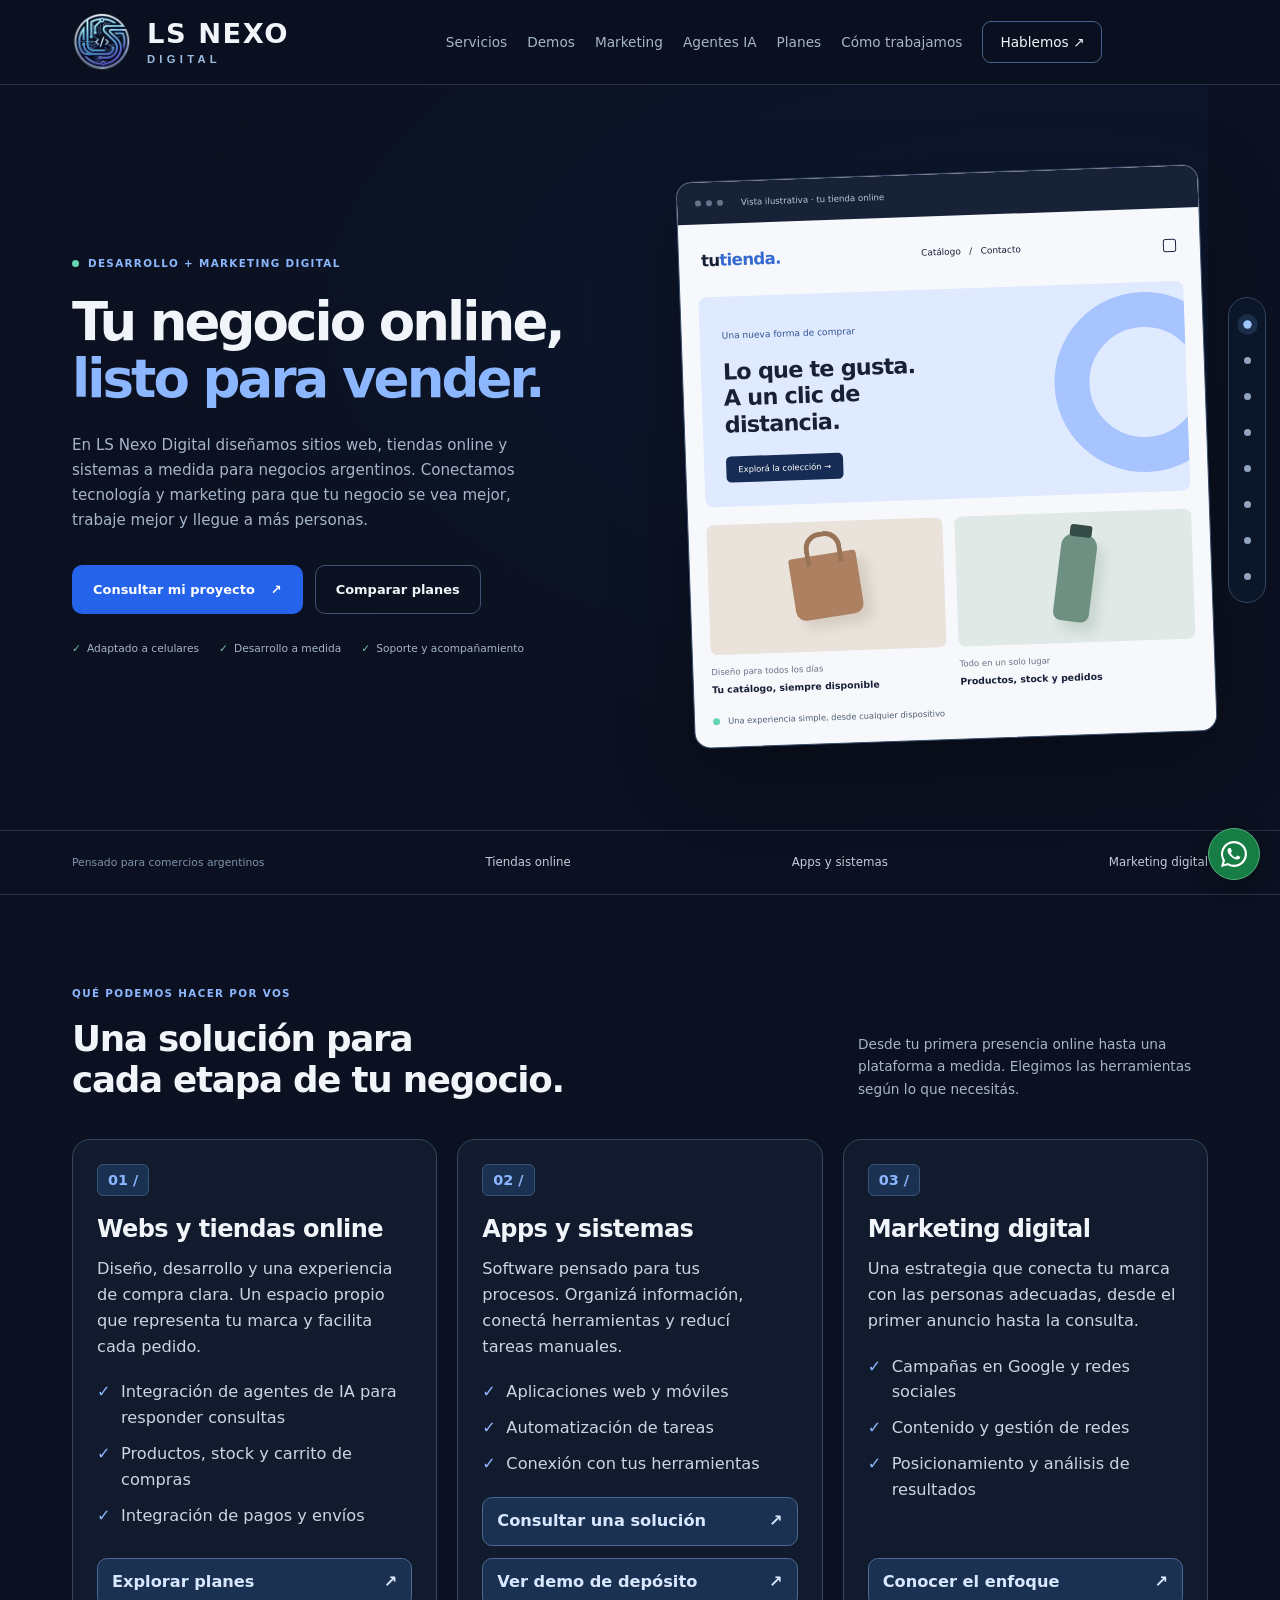
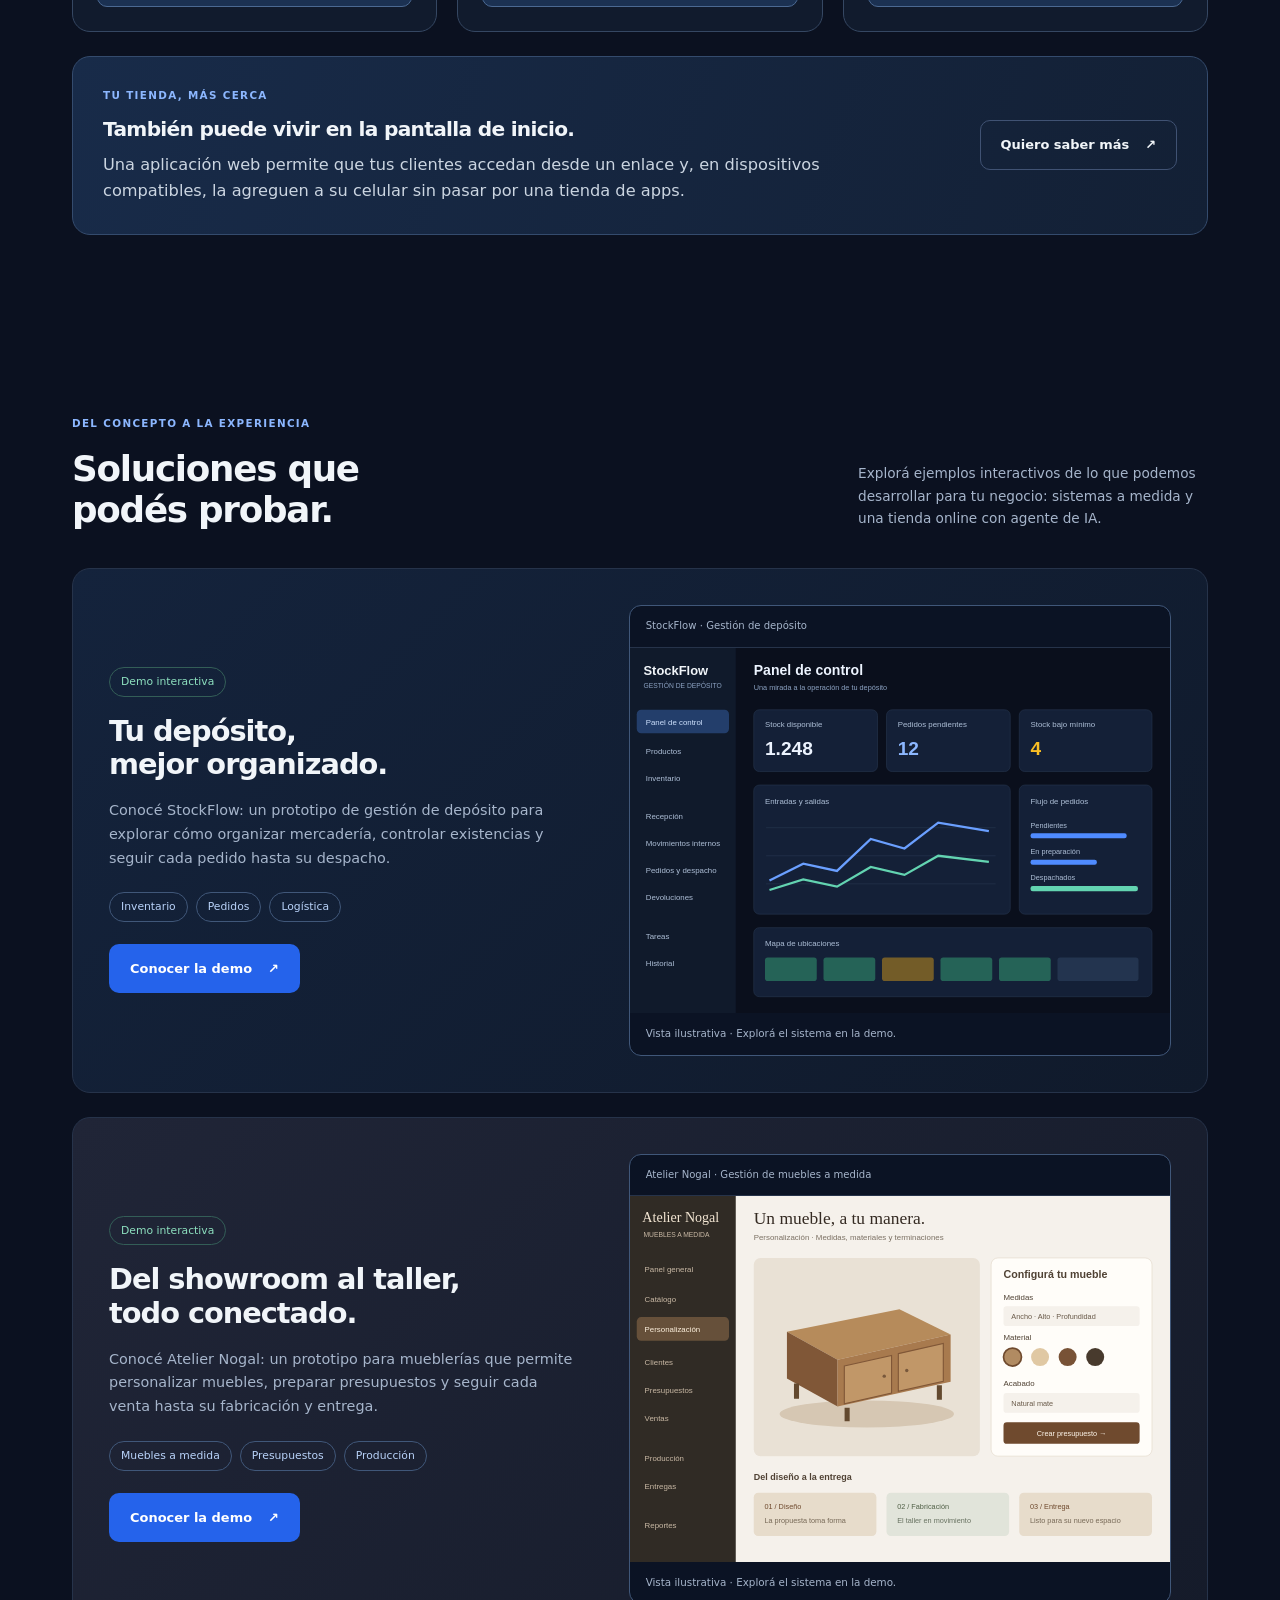
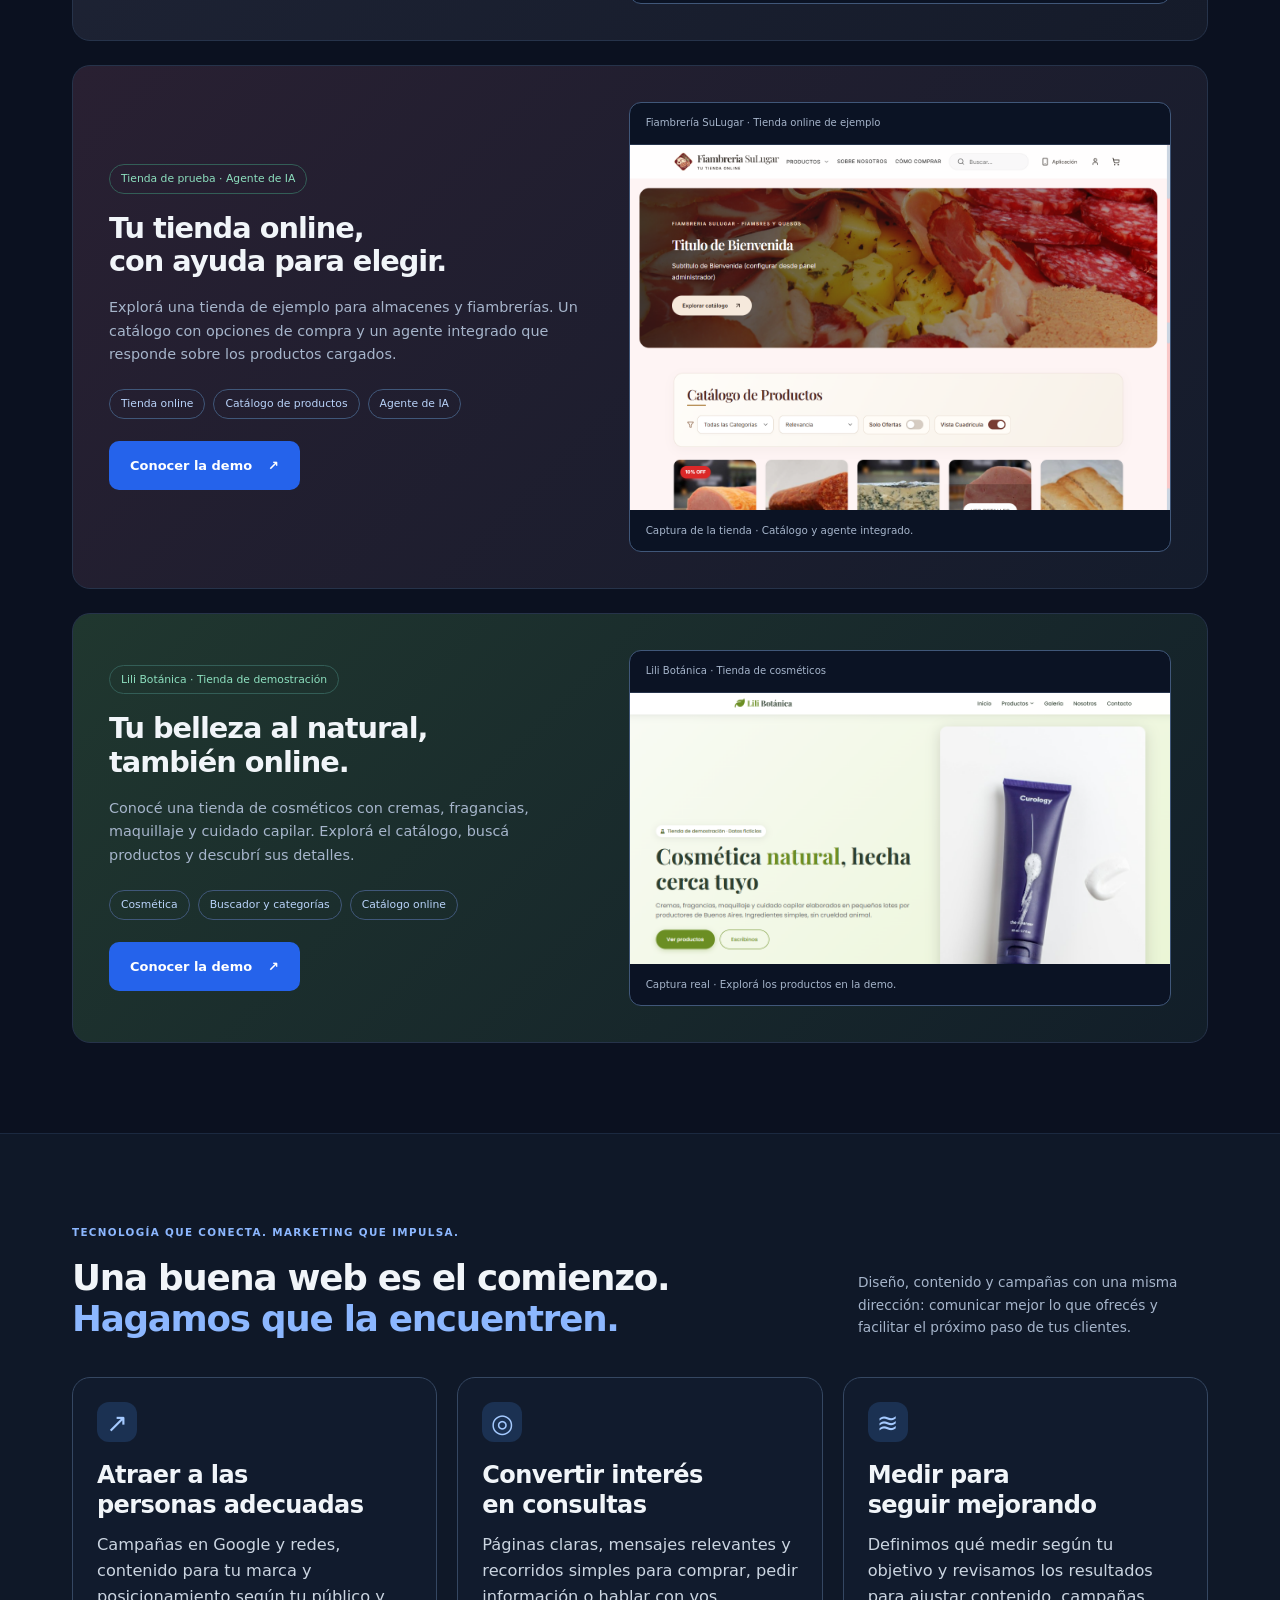
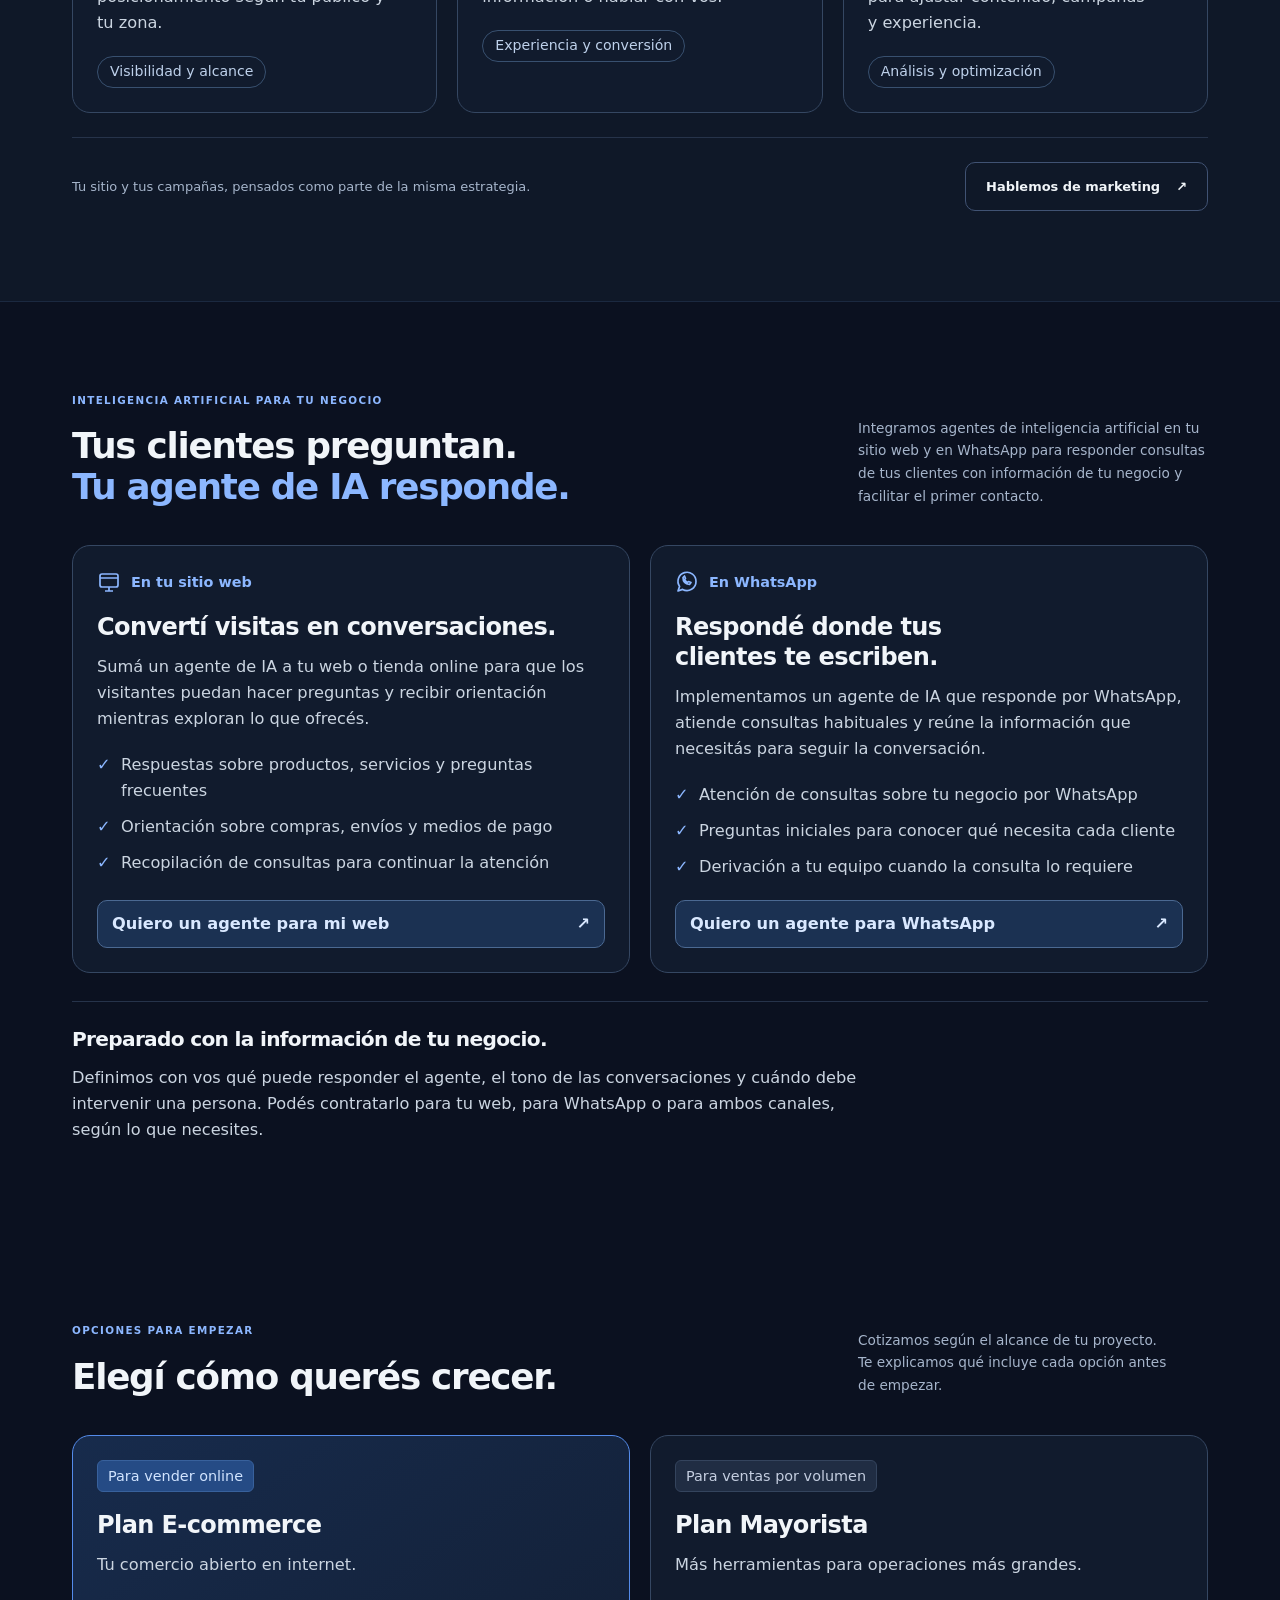
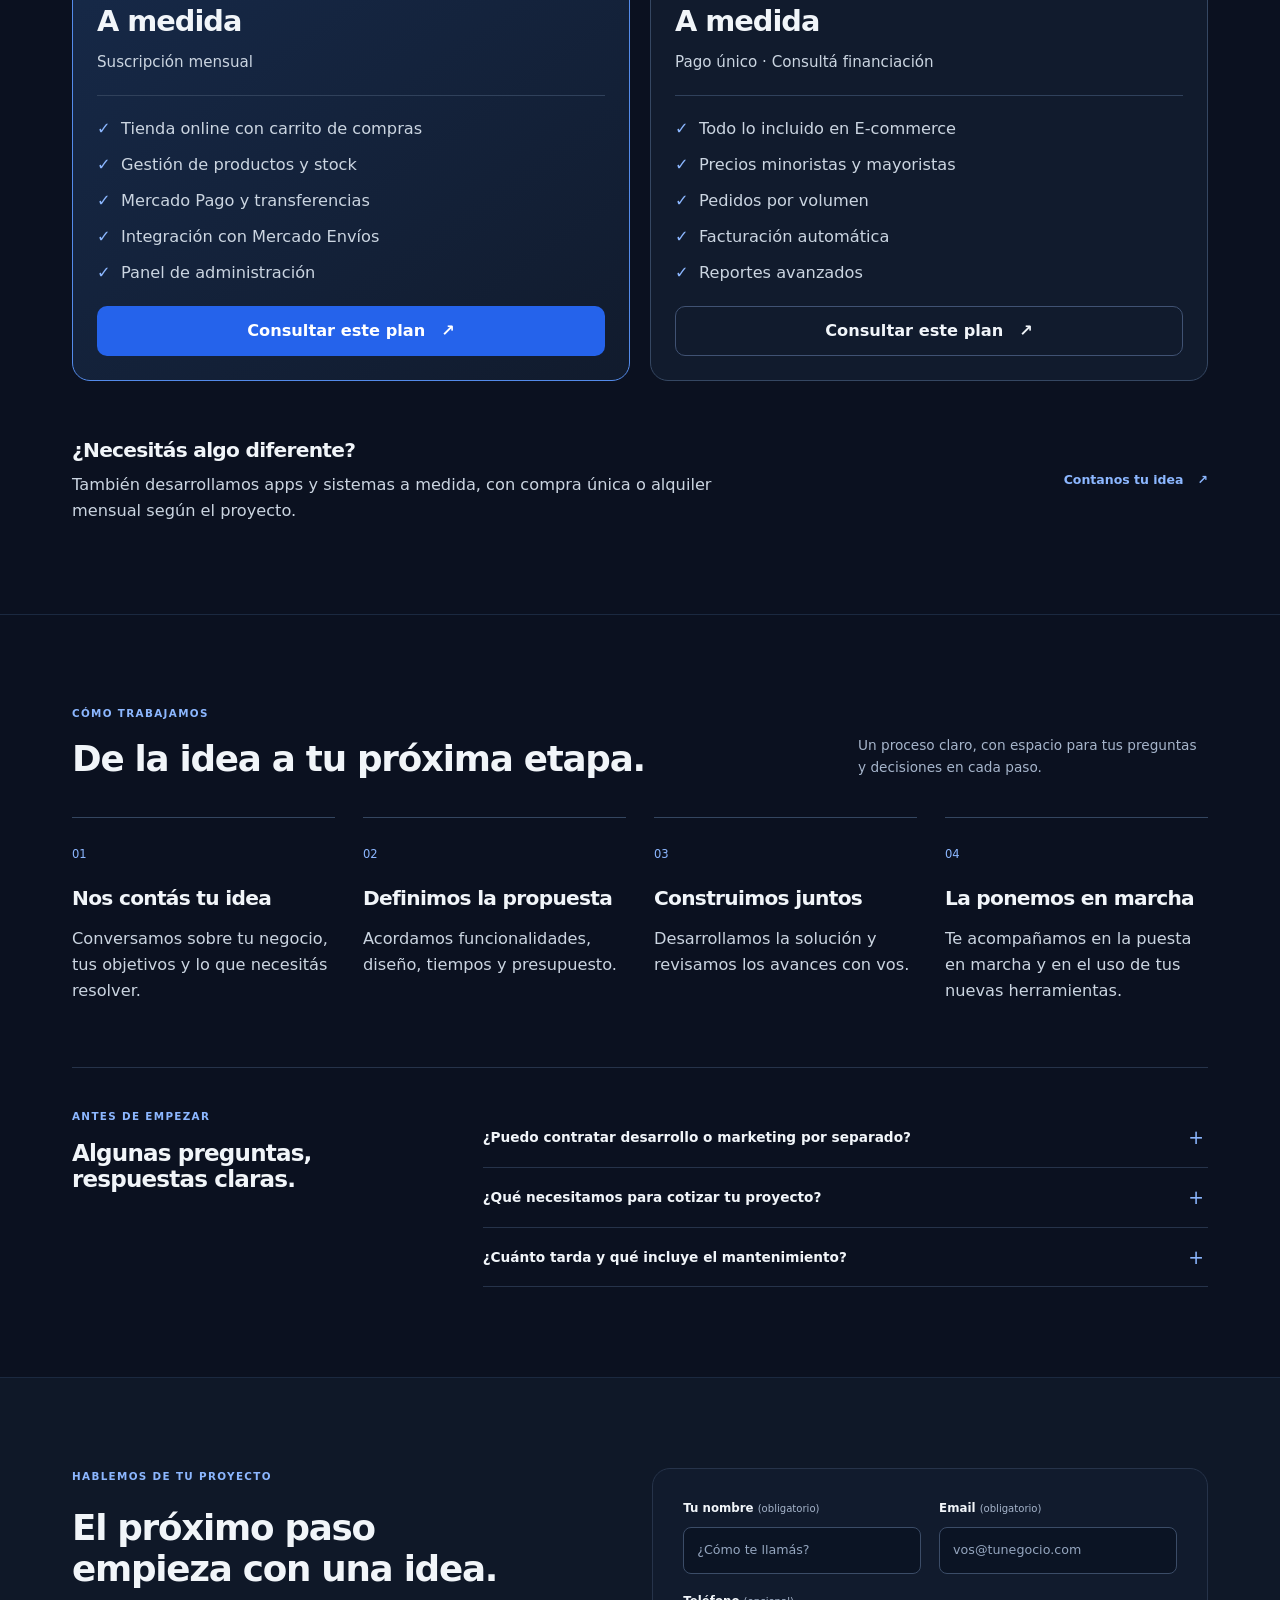
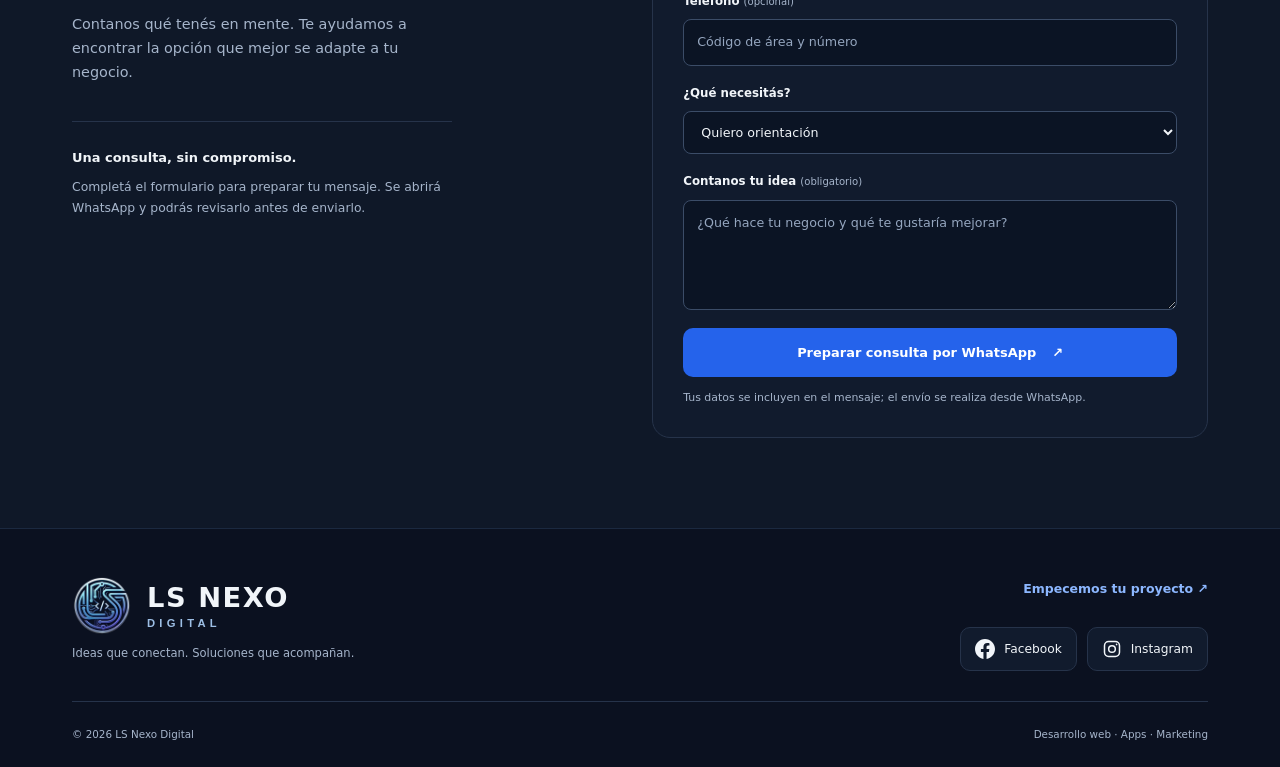
==== commit 5d497dbd: "Add demo Natura" ====
--- a/index.html
+++ b/index.html
@@ -96,6 +96,10 @@
                 <div><span class="demo-badge">Tienda de prueba · Agente de IA</span><h3>Tu tienda online,<br>con ayuda para elegir.</h3><p>Explorá una tienda de ejemplo para almacenes y fiambrerías. Un catálogo con opciones de compra y un agente integrado que responde sobre los productos cargados.</p><div class="demo-tags"><span>Tienda online</span><span>Catálogo de productos</span><span>Agente de IA</span></div><a class="button primary" href="demos/tienda.html">Conocer la demo <span aria-hidden="true">↗</span></a></div>
                 <figure class="demo-window"><figcaption>Fiambrería SuLugar · Tienda online de ejemplo</figcaption><img class="demo-store-image" src="img/tienda-preview.png" alt="Captura de la tienda de prueba con catálogo de fiambres, quesos y panificados" width="1366" height="2643" loading="lazy"><p>Captura de la tienda · Catálogo y agente integrado.</p></figure>
             </article>
+            <article class="demo-feature demo-feature-botanica">
+                <div><span class="demo-badge">Lili Botánica · Tienda de demostración</span><h3>Tu belleza al natural,<br>también online.</h3><p>Conocé una tienda de cosméticos con cremas, fragancias, maquillaje y cuidado capilar. Explorá el catálogo, buscá productos y descubrí sus detalles.</p><div class="demo-tags"><span>Cosmética</span><span>Buscador y categorías</span><span>Catálogo online</span></div><a class="button primary" href="demos/lili-botanica.html">Conocer la demo <span aria-hidden="true">↗</span></a></div>
+                <figure class="demo-window"><figcaption>Lili Botánica · Tienda de cosméticos</figcaption><img src="img/lili-botanica-preview.png" alt="Captura real de la página de inicio de Lili Botánica" width="1184" height="594" loading="lazy"><p>Captura real · Explorá los productos en la demo.</p></figure>
+            </article>
         </section>
         <section id="marketing" class="section section-tinted" aria-labelledby="marketing-title">
             <div class="container">
--- a/css/estilos_C.css
+++ b/css/estilos_C.css
@@ -194,6 +194,9 @@
     background: #1b3152;
     color: #d9e8ff;
 }
+.service-card .text-link + .text-link {
+    margin-top: 12px;
+}
 .service-card .text-link:hover {
     background: #25436c;
     border-color: #8cb7ff;
--- a/css/demos.css
+++ b/css/demos.css
@@ -12,3 +12,5 @@
 @media(max-width:1050px) and (min-width:801px){.nav-menu{gap:10px}.nav-link{font-size:.76rem}}
 @media(max-width:800px){.demo-feature,.demo-hero{grid-template-columns:1fr;gap:28px}.demo-feature{padding:24px}.demo-tour{grid-template-columns:1fr}.demo-contact{flex-direction:column;align-items:flex-start}.demo-hero{padding-bottom:40px}.demo-breadcrumb{margin-bottom:24px}}
 @media(max-width:480px){.demo-modules{grid-template-columns:1fr}.demo-detail-header .logo-text .brand-name{font-size:1.1rem}.demo-detail-header .logo-img{width:36px;height:36px}.demo-detail-header .navbar{gap:12px}.demo-feature{padding:20px}.demo-actions .button{width:100%}}
+
+.demo-feature-botanica{background:linear-gradient(135deg,#20372f,#121e29)}
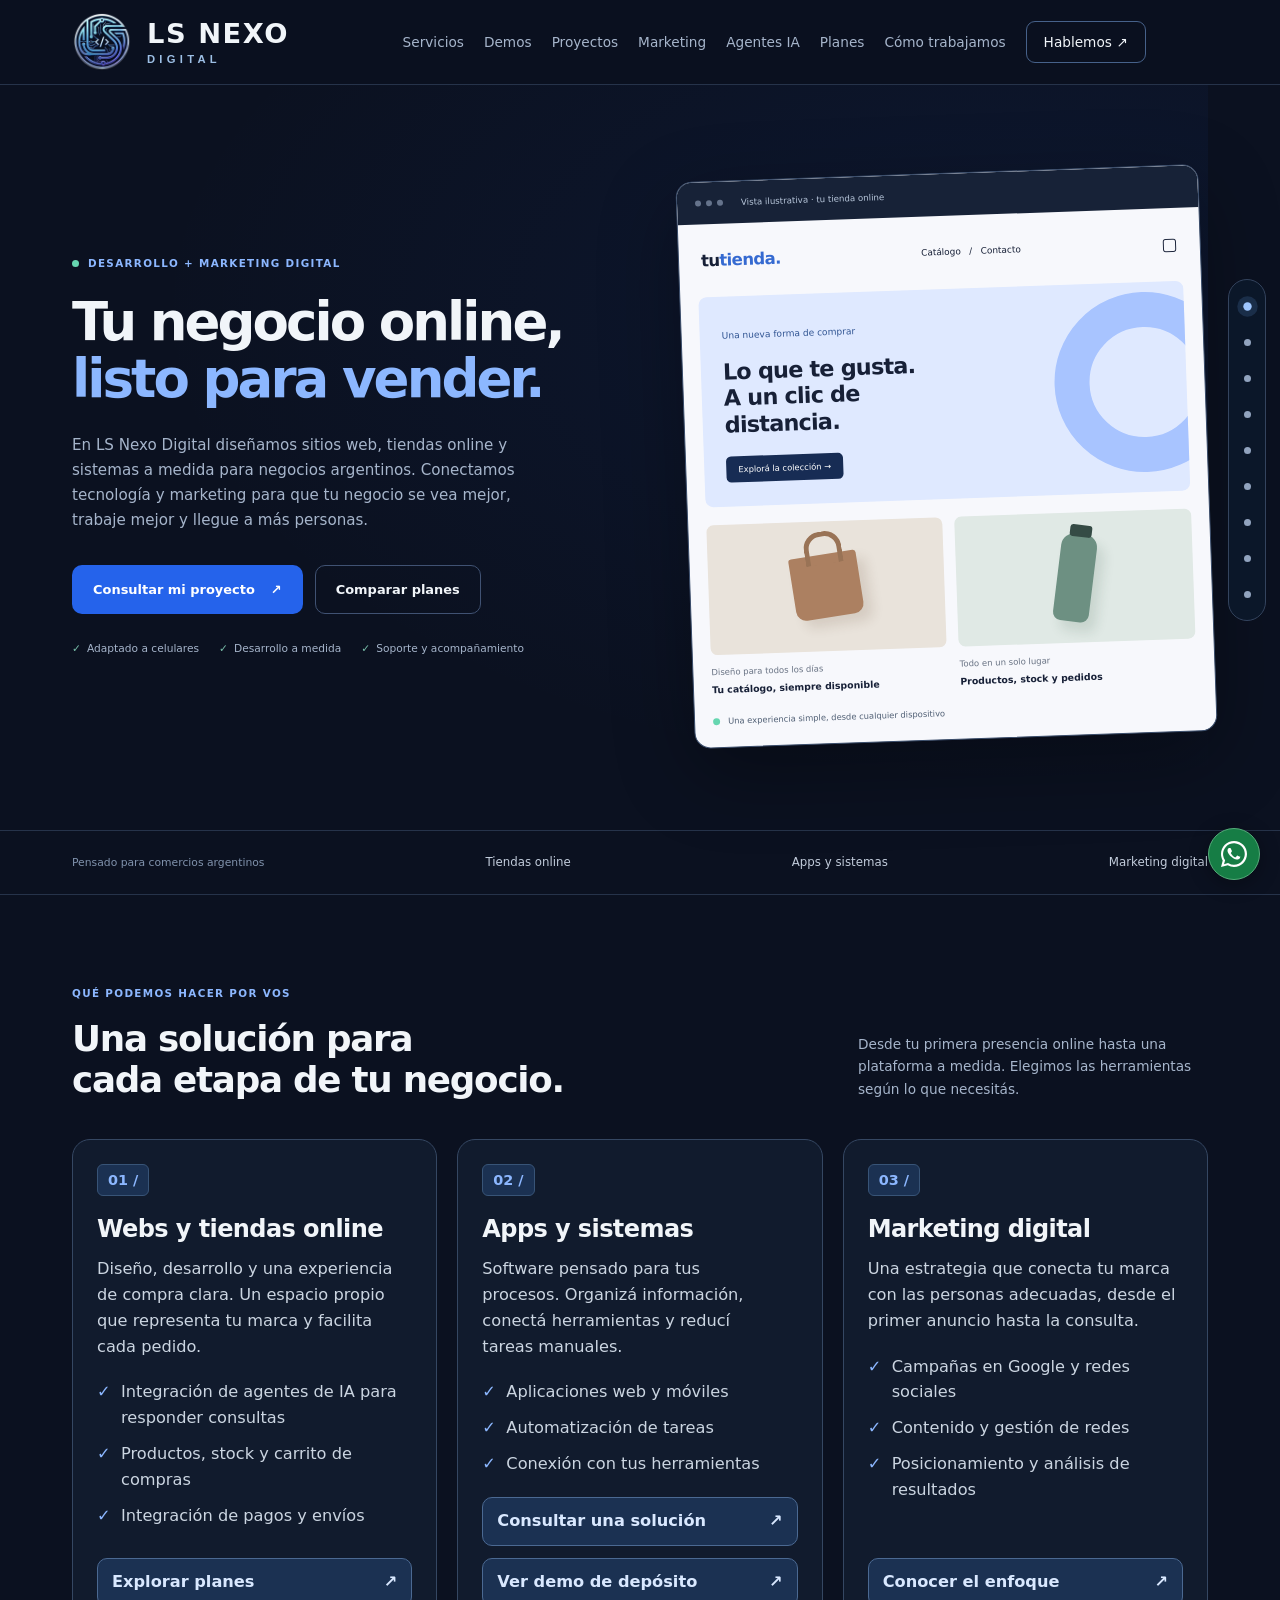
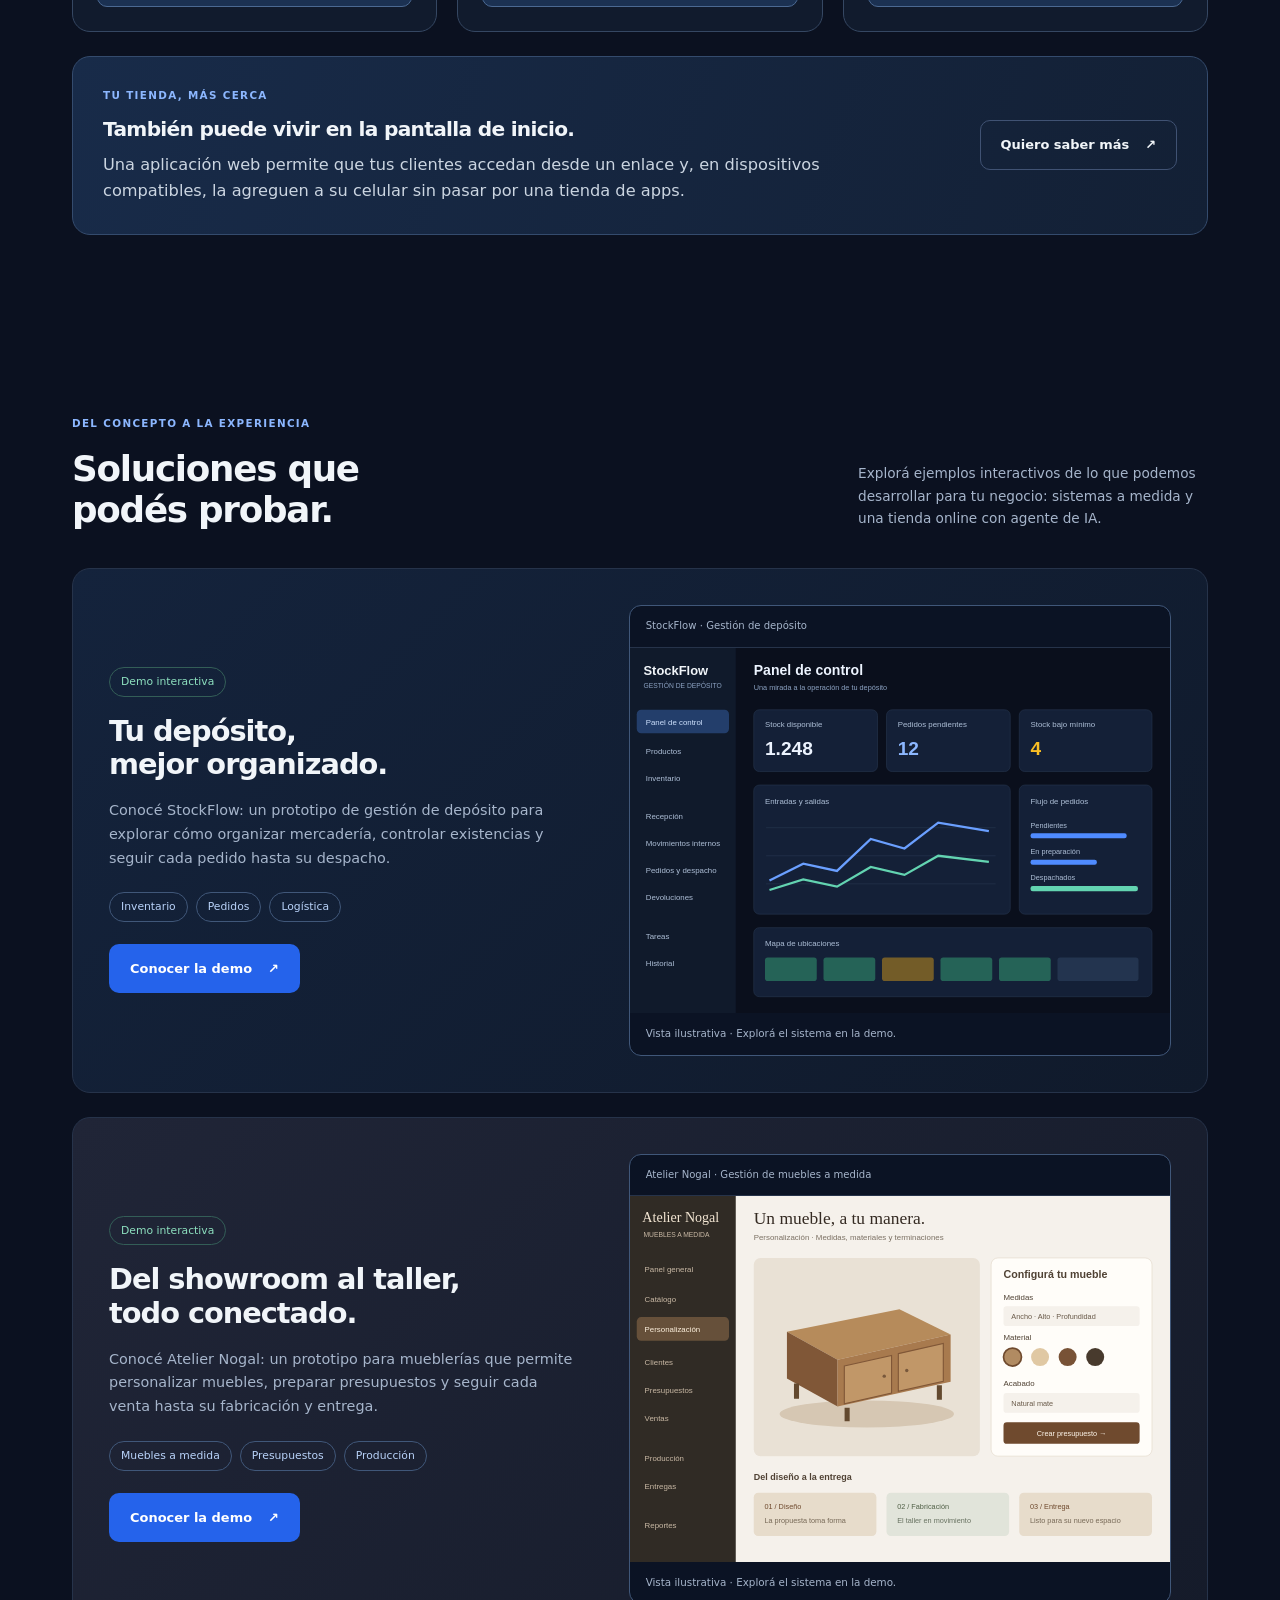
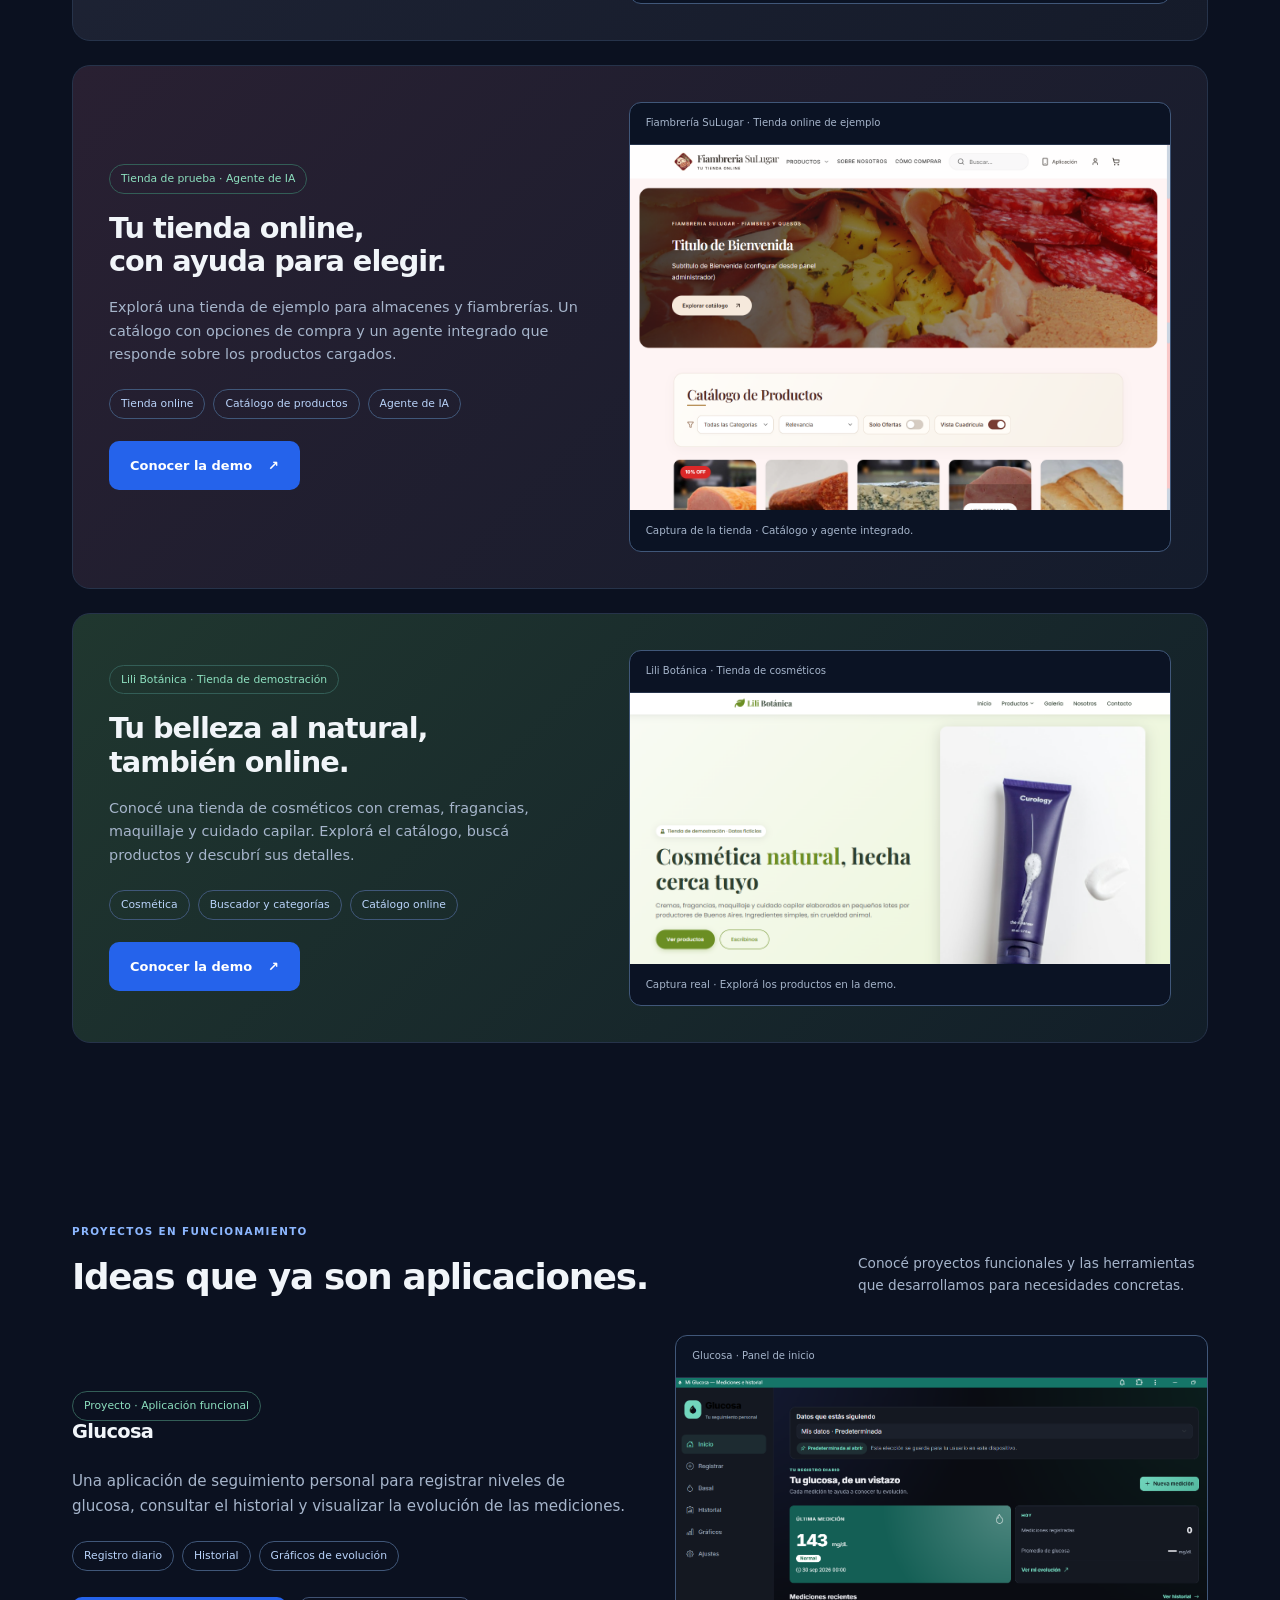
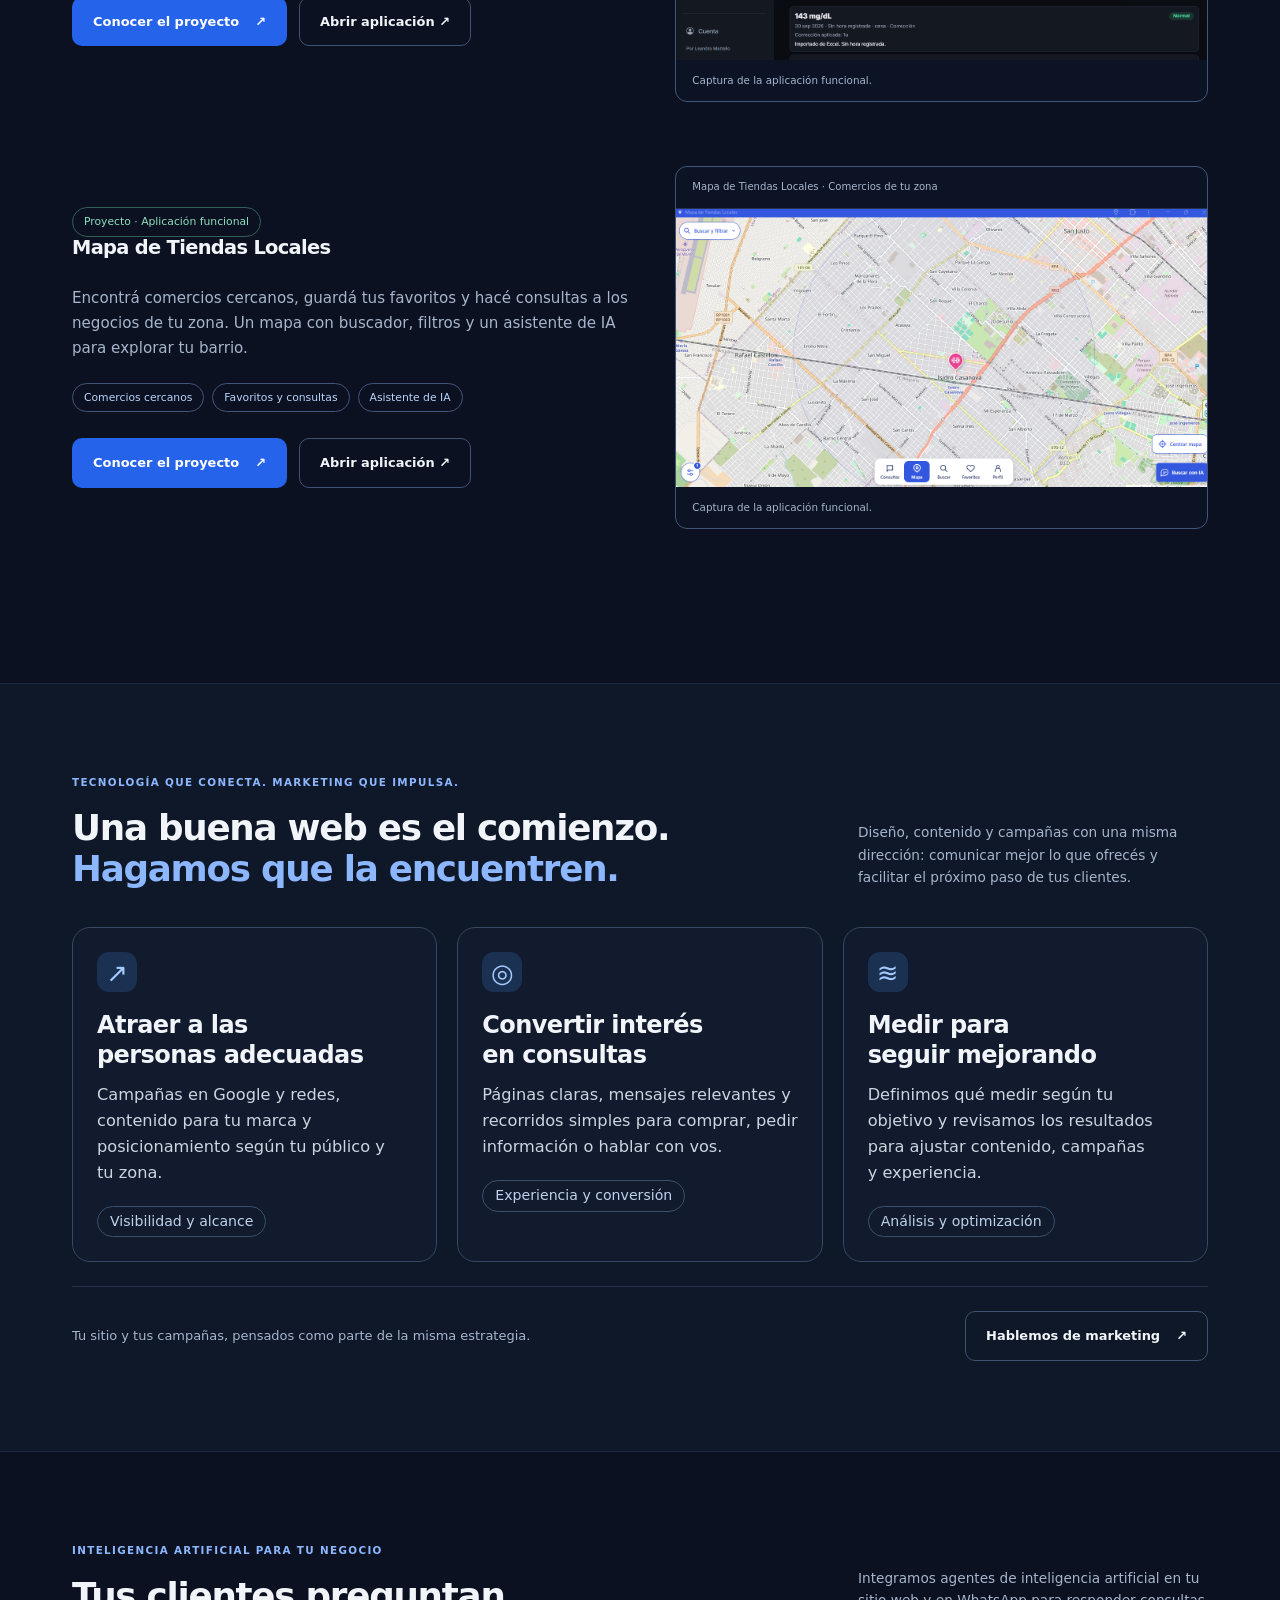
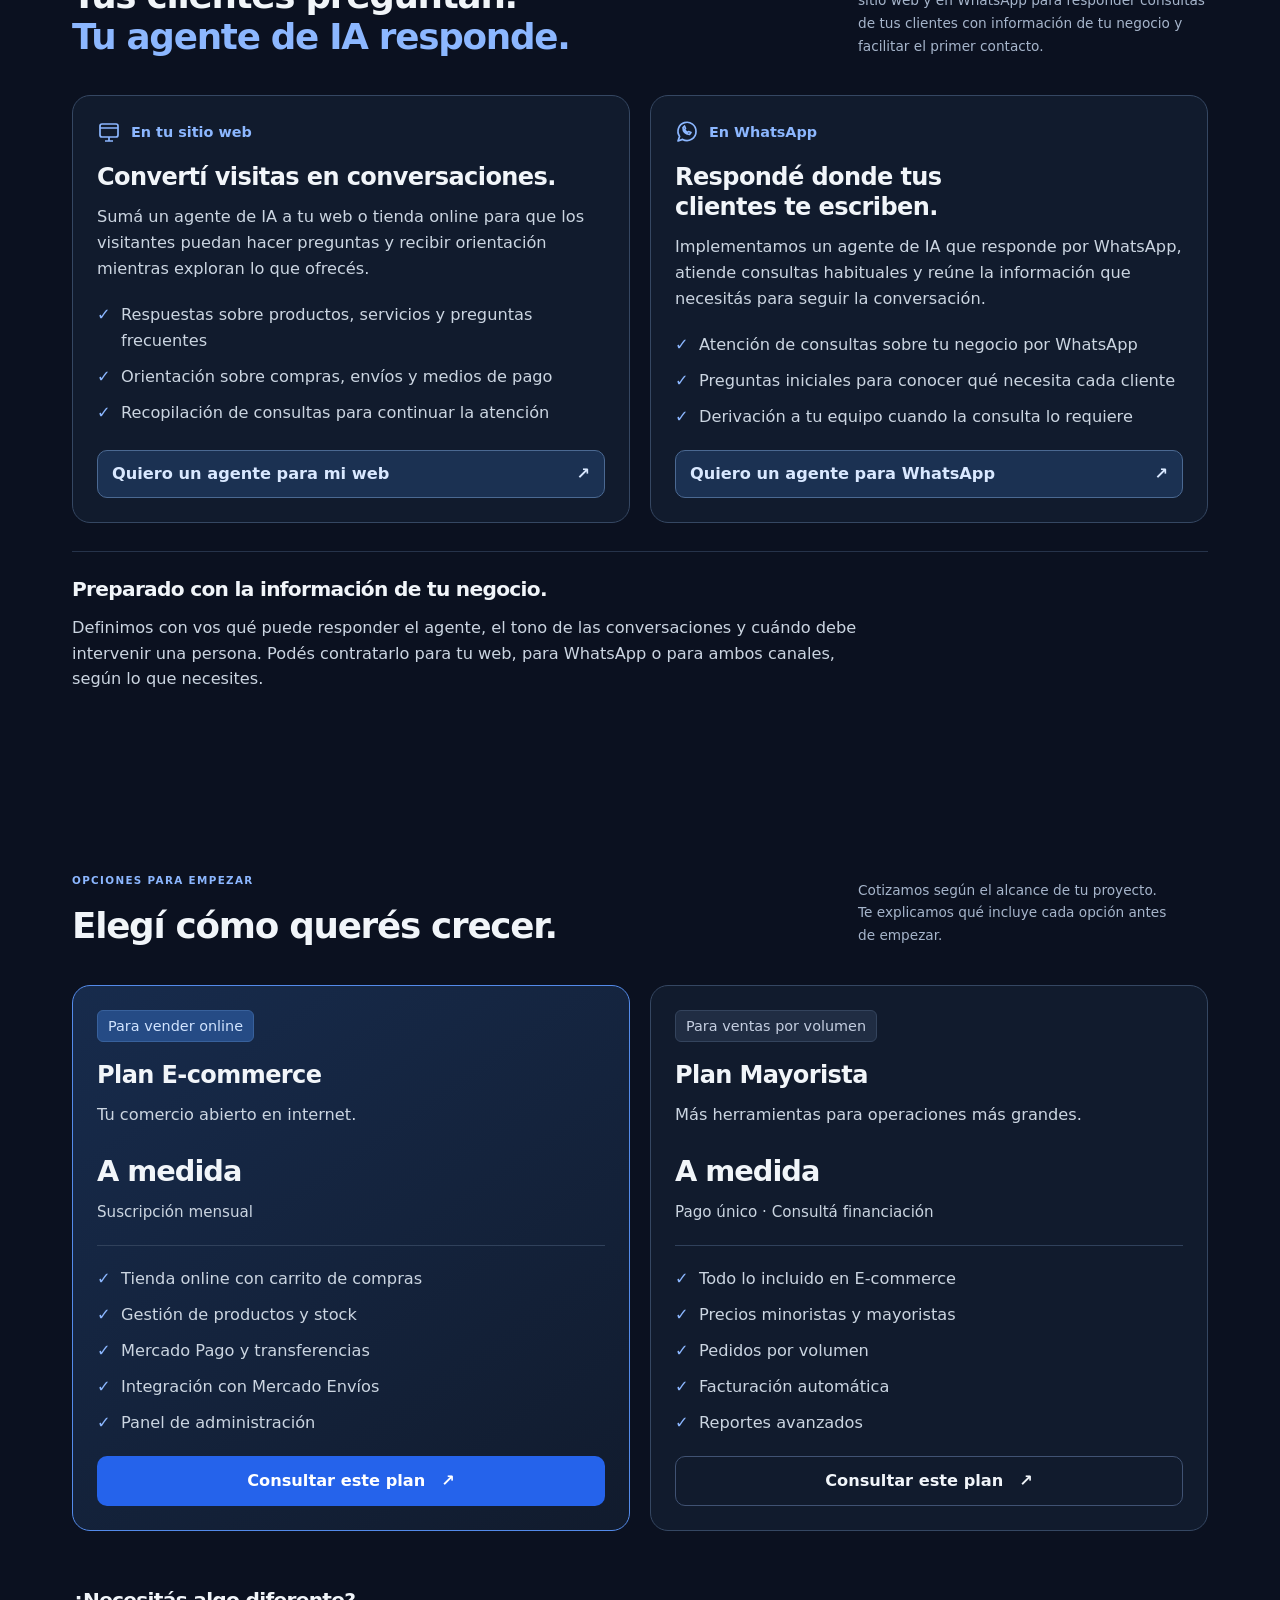
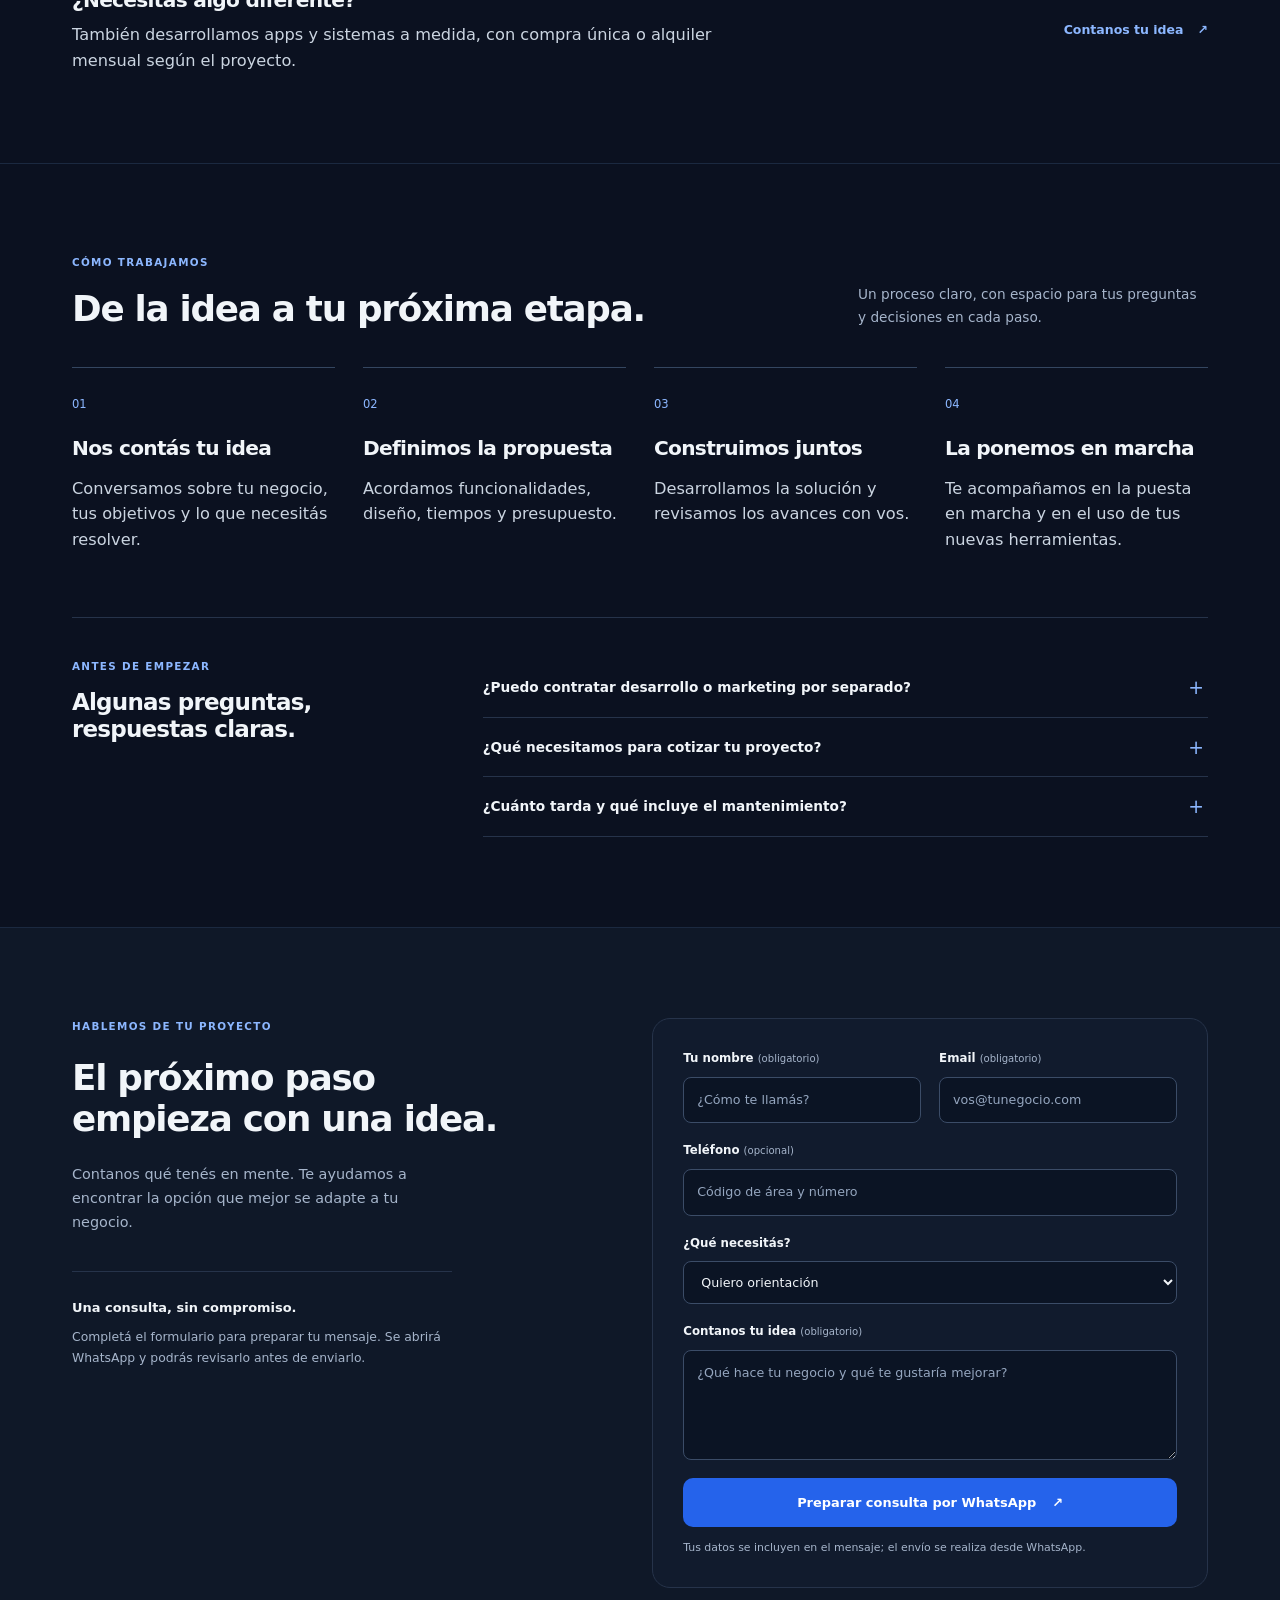
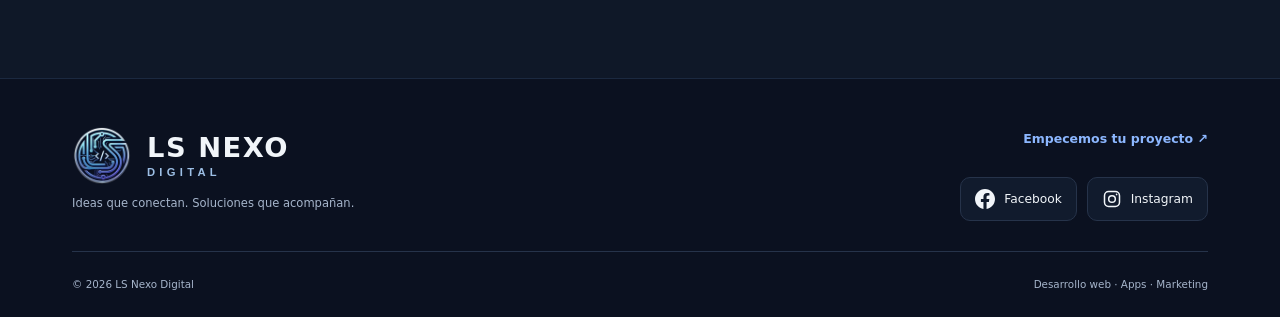
==== commit 0263939e: "Add proyectos" ====
--- a/index.html
+++ b/index.html
@@ -44,6 +44,7 @@
             <ul class="nav-menu" id="menu-principal">
                 <li><a href="#servicios" class="nav-link">Servicios</a></li>
                 <li><a href="#demos" class="nav-link">Demos</a></li>
+                <li><a href="#proyectos" class="nav-link">Proyectos</a></li>
                 <li><a href="#marketing" class="nav-link">Marketing</a></li>
                 <li><a href="#agentes-ia" class="nav-link">Agentes IA</a></li>
                 <li><a href="#planes" class="nav-link">Planes</a></li>
@@ -101,6 +102,17 @@
                 <figure class="demo-window"><figcaption>Lili Botánica · Tienda de cosméticos</figcaption><img src="img/lili-botanica-preview.png" alt="Captura real de la página de inicio de Lili Botánica" width="1184" height="594" loading="lazy"><p>Captura real · Explorá los productos en la demo.</p></figure>
             </article>
         </section>
+        <section id="proyectos" class="section container" aria-labelledby="projects-title">
+            <div class="section-heading"><div><p class="eyebrow">Proyectos en funcionamiento</p><h2 id="projects-title">Ideas que ya son aplicaciones.</h2></div><p>Conocé proyectos funcionales y las herramientas que desarrollamos para necesidades concretas.</p></div>
+            <article class="demo-hero">
+                <div><span class="demo-badge">Proyecto · Aplicación funcional</span><h3>Glucosa</h3><p class="hero-description">Una aplicación de seguimiento personal para registrar niveles de glucosa, consultar el historial y visualizar la evolución de las mediciones.</p><div class="demo-tags"><span>Registro diario</span><span>Historial</span><span>Gráficos de evolución</span></div><div class="demo-actions"><a class="button primary" href="Glucosa/">Conocer el proyecto <span aria-hidden="true">↗</span></a><a class="button secondary" href="https://medidorglucosa.netlify.app/" target="_blank" rel="noopener noreferrer">Abrir aplicación ↗</a></div></div>
+                <figure class="demo-window"><figcaption>Glucosa · Panel de inicio</figcaption><a href="Glucosa/" aria-label="Conocer el proyecto Glucosa"><img src="Glucosa/assets/inicio.png" alt="Panel de Glucosa con última medición y registros recientes" width="1327" height="707" loading="lazy"></a><p>Captura de la aplicación funcional.</p></figure>
+            </article>
+            <article class="demo-hero">
+                <div><span class="demo-badge">Proyecto · Aplicación funcional</span><h3>Mapa de Tiendas Locales</h3><p class="hero-description">Encontrá comercios cercanos, guardá tus favoritos y hacé consultas a los negocios de tu zona. Un mapa con buscador, filtros y un asistente de IA para explorar tu barrio.</p><div class="demo-tags"><span>Comercios cercanos</span><span>Favoritos y consultas</span><span>Asistente de IA</span></div><div class="demo-actions"><a class="button primary" href="Mapas/">Conocer el proyecto <span aria-hidden="true">↗</span></a><a class="button secondary" href="https://mapalocales.vercel.app/" target="_blank" rel="noopener noreferrer">Abrir aplicación ↗</a></div></div>
+                <figure class="demo-window"><figcaption>Mapa de Tiendas Locales · Comercios de tu zona</figcaption><a href="Mapas/" aria-label="Conocer el proyecto Mapa de Tiendas Locales"><img src="Mapas/assets/mapa.png" alt="Mapa de comercios cercanos con buscador, filtros y asistente de IA" width="1346" height="704" loading="lazy"></a><p>Captura de la aplicación funcional.</p></figure>
+            </article>
+        </section>
         <section id="marketing" class="section section-tinted" aria-labelledby="marketing-title">
             <div class="container">
                 <div class="section-heading"><div><p class="eyebrow">Tecnología que conecta. Marketing que impulsa.</p><h2 id="marketing-title">Una buena web es el comienzo.<br><span class="accent-text">Hagamos que la encuentren.</span></h2></div><p>Diseño, contenido y campañas con una misma dirección: comunicar mejor lo que ofrecés y facilitar el próximo paso de tus clientes.</p></div>
@@ -173,6 +185,7 @@
         <a href="#inicio" class="section-dot" aria-label="Inicio" aria-current="location"><span class="dot-label">Inicio</span><span class="dot-mark" aria-hidden="true"></span></a>
         <a href="#servicios" class="section-dot" aria-label="Servicios"><span class="dot-label">Servicios</span><span class="dot-mark" aria-hidden="true"></span></a>
         <a href="#demos" class="section-dot" aria-label="Demos"><span class="dot-label">Demos</span><span class="dot-mark" aria-hidden="true"></span></a>
+        <a href="#proyectos" class="section-dot" aria-label="Proyectos"><span class="dot-label">Proyectos</span><span class="dot-mark" aria-hidden="true"></span></a>
         <a href="#marketing" class="section-dot" aria-label="Marketing"><span class="dot-label">Marketing</span><span class="dot-mark" aria-hidden="true"></span></a>
         <a href="#agentes-ia" class="section-dot" aria-label="Agentes de IA"><span class="dot-label">Agentes de IA</span><span class="dot-mark" aria-hidden="true"></span></a>
         <a href="#planes" class="section-dot" aria-label="Planes"><span class="dot-label">Planes</span><span class="dot-mark" aria-hidden="true"></span></a>
